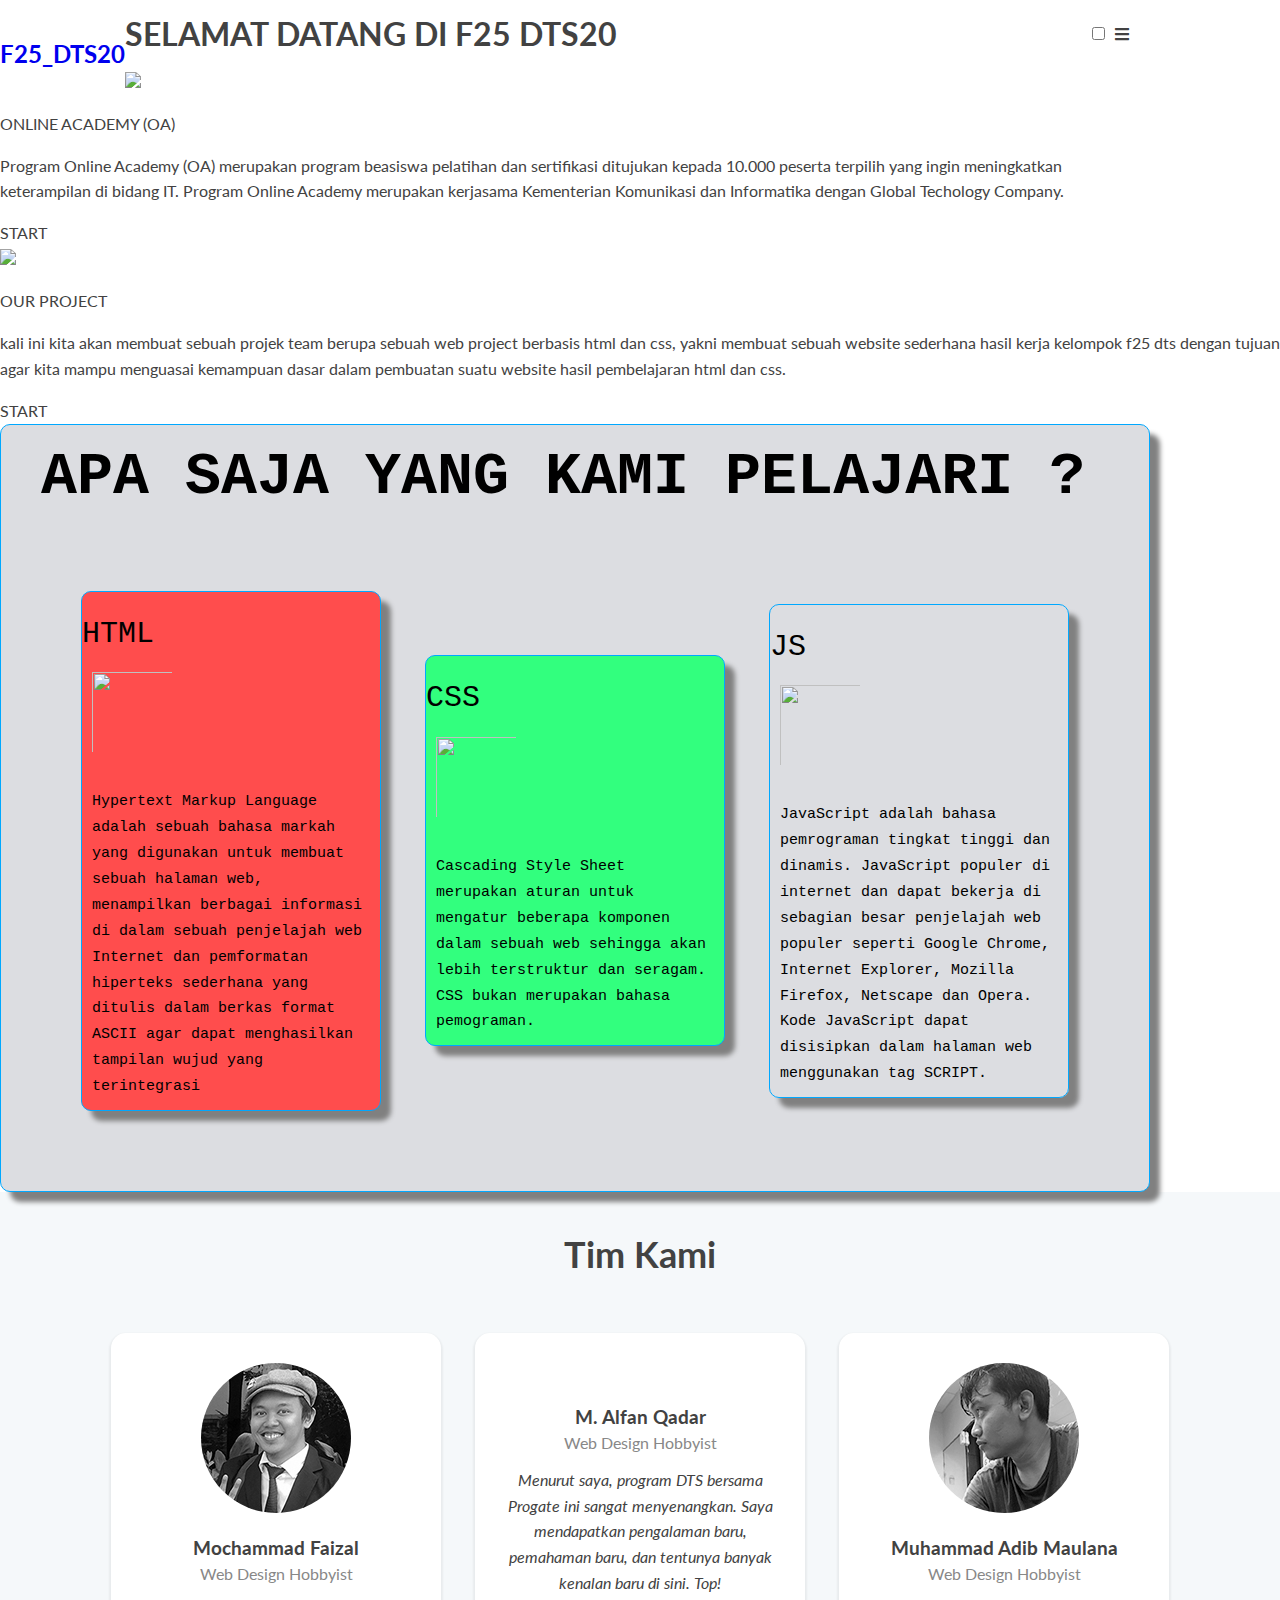
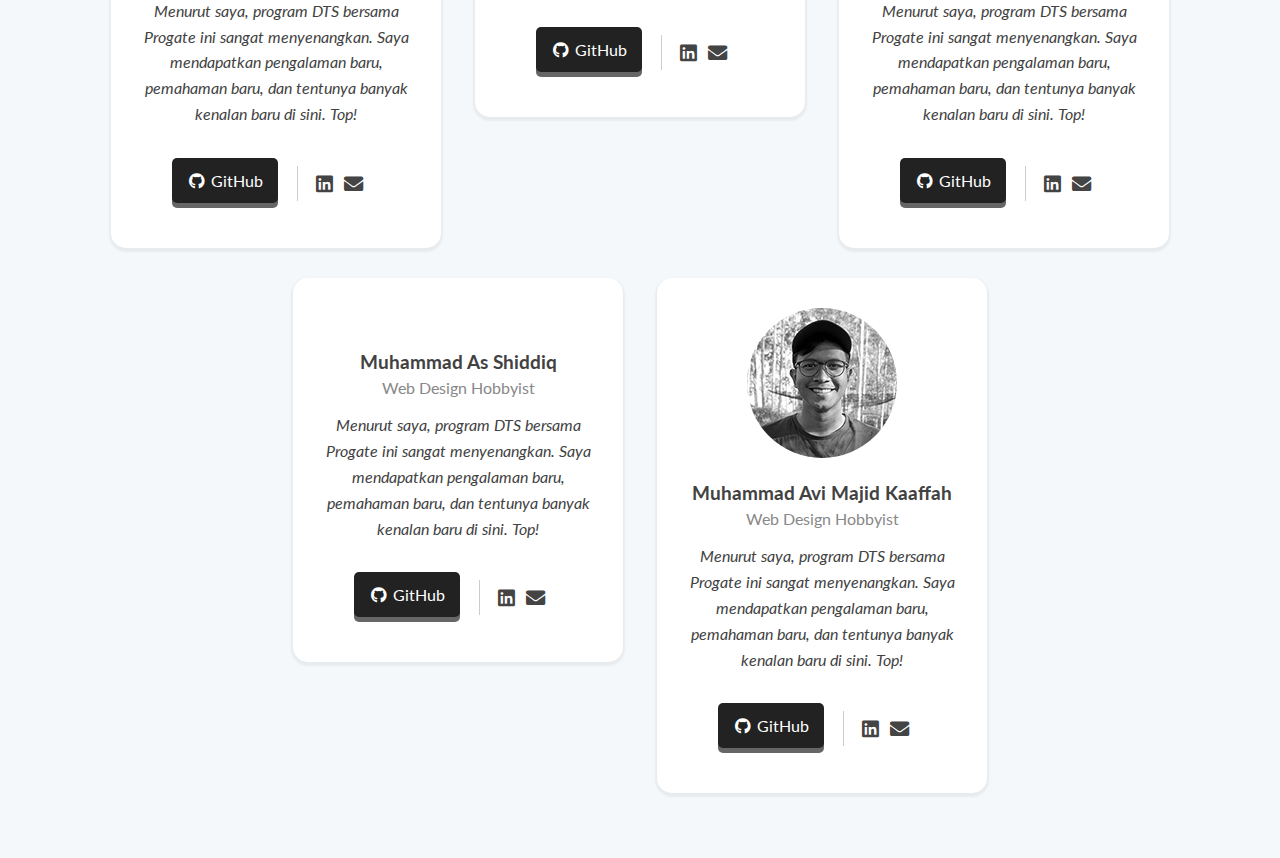
==== index.html @ 3ab52528 "update" ====
<!DOCTYPE html>
<html lang="en">
<head>
  <meta charset="UTF-8">
  <meta name="viewport" content="width=device-width, initial-scale=1.0">
  <link rel="icon" type="image/x-icon" href="resources/favicon.png">
  <title>Selamat Datang di Halaman Proyek Tim F25_DTS20</title>
  <link rel="stylesheet" href="https://fonts.googleapis.com/css?family=Lato&display=swap">
  <link rel="stylesheet" href="https://cdnjs.cloudflare.com/ajax/libs/font-awesome/5.13.0/css/all.min.css">
  <link rel="stylesheet" href="resources/style.css">
</head>
<body>
  <header>
    <!-- di sini untuk bagian navigasi -->
    <div class="header-left">
      <h2 class="logo">
        <a href="./">F25_DTS20</a>
      </h2>
    </div>
    <div class="header-right">
      <div id="menuToggle">
        <input type="checkbox" class="mobile-only">
        <i class="fas fa-bars fa-fw hamburger mobile-only"></i>
        <ul class="scroll">
          <a href="#profile">
            <li>Tim Kami</li>
          </a>
          <a href="#portfolio">
            <li>Portofolio</li>
          </a>
          <a href="#organizer">
            <li>Penyelenggara</li>
          </a>
        </ul>
      </div>
    </div>
  </header>

  <section class="landing">
    <!-- di sini untuk bagian landing -->
    <div class="landing-wrapper">
      <div class="landing-heading">
        <h1>SELAMAT DATANG DI F25 DTS20</h1>
      </div>
      <div class="landing-kategori">
        <div class="landing2-kategori">
          <div class="lkategori-gambar">
            <img src="resources/oa1.jpg">
            <div class="judul-lkategori">
              <p>ONLINE ACADEMY (OA)</p>
            </div>
            <div class="konten-lkategori">
              <p>Program Online Academy (OA) merupakan program beasiswa pelatihan dan sertifikasi ditujukan kepada 10.000 peserta terpilih yang ingin meningkatkan keterampilan di bidang IT. Program Online Academy merupakan kerjasama Kementerian Komunikasi dan Informatika dengan Global Techology Company.</p>
            </div>
          </div>
          <a class="tbl-gambar">START</a>
        </div>
        <div class="landing2-kategori2">
          <div class="lkategori-gambar">
            <img src="resources/author.jpg">
            <div class="judul-lkategori">
              <p>OUR PROJECT</p>
            </div>
            <div class="konten-lkategori">
              <p>kali ini kita akan membuat sebuah projek team berupa sebuah web project berbasis html dan css, yakni membuat sebuah website sederhana hasil kerja kelompok f25 dts dengan tujuan agar kita mampu menguasai kemampuan dasar dalam pembuatan suatu website hasil pembelajaran html dan css.</p>
            </div>
          </div>
          <a class="tbl-gambar">START</a>
        </div>
      </div>
    </div>
  </section>

  <!-- di sini untuk bagian lesson -->

  <section class="lesson">
    <div class="detailbelajar-wrapper">
      <div class="detailbelajar-heading">
        <h2>APA SAJA YANG KAMI PELAJARI ?</h2>
      </div>
      <div class="induk-kategori">

        <div class="kategori kategori1">
          <div class="judul-kategori"><p>HTML</p></div>
          <img class="image-kategori" src="resources/html5.png">
          <div class="konten1-kategori">
            <p class="konten-kategori">Hypertext Markup Language adalah sebuah bahasa markah yang digunakan untuk membuat sebuah halaman web, menampilkan berbagai informasi di dalam sebuah penjelajah web Internet dan pemformatan hiperteks sederhana yang ditulis dalam berkas format ASCII agar dapat menghasilkan tampilan wujud yang terintegrasi
            </p>
          </div>
        </div>

        <div class="kategori kategori2">
          <div class="judul-kategori"><p>CSS</p></div>
          <img class="image-kategori" src="resources/css3.png">
          <div class="konten1-kategori">
            <p class="konten-kategori">Cascading Style Sheet merupakan aturan untuk mengatur beberapa komponen dalam sebuah web sehingga akan lebih terstruktur dan seragam. CSS bukan merupakan bahasa pemograman.
            </p>
          </div>
        </div>

        <div class="kategori kategori3">
          <div class="judul-kategori"><p>JS</p></div>
          <img class="image-kategori" src="resources/js.png">
          <div class="konten1-kategori">
            <p class="konten-kategori">JavaScript adalah bahasa pemrograman tingkat tinggi dan dinamis. JavaScript populer di internet dan dapat bekerja di sebagian besar penjelajah web populer seperti Google Chrome, Internet Explorer, Mozilla Firefox, Netscape dan Opera. Kode JavaScript dapat disisipkan dalam halaman web menggunakan tag SCRIPT.
            </p>
          </div>
        </div>
      </div>
    </div>
  </section>

  <article id="profile" class="profile">
    <div class="container">
      <h2>Tim Kami</h2>
      <div class="base">
        <div class="card">
          <img src="resources/faizal.jpg" alt="Faizal">
          <h3>Mochammad Faizal</h3>
          <p class="about">Web Design Hobbyist</p>
          <p class="testimonial">Menurut saya, program DTS bersama Progate ini sangat menyenangkan. Saya mendapatkan pengalaman baru, pemahaman baru, dan tentunya banyak kenalan baru di sini. Top!</p>
          <a href="https://github.com/moefc32" target="_blank" class="button">
            <i class="fab fa-github fa-fw"></i> GitHub
          </a>
          <div class="medsos">
            <a href="#" target="_blank"><i class="fab fa-linkedin fa-fw"></i></a>
            <a href="#" target="_blank"><i class="fas fa-envelope fa-fw"></i></a>
          </div>
        </div>
      </div>
      <div class="base">
        <div class="card">
          <img src="resources/alfan.jpg" alt="">
          <h3>M. Alfan Qadar</h3>
          <p class="about">Web Design Hobbyist</p>
          <p class="testimonial">Menurut saya, program DTS bersama Progate ini sangat menyenangkan. Saya mendapatkan pengalaman baru, pemahaman baru, dan tentunya banyak kenalan baru di sini. Top!</p>
          <a href="https://github.com/alfanmq" target="_blank" class="button">
            <i class="fab fa-github fa-fw"></i> GitHub
          </a>
          <div class="medsos">
            <a href="#" target="_blank"><i class="fab fa-linkedin fa-fw"></i></a>
            <a href="#" target="_blank"><i class="fas fa-envelope fa-fw"></i></a>
          </div>
        </div>
      </div>
      <div class="base">
        <div class="card">
          <img src="resources/adib.jpg" alt="adib">
          <h3>Muhammad Adib Maulana</h3>
          <p class="about">Web Design Hobbyist</p>
          <p class="testimonial">Menurut saya, program DTS bersama Progate ini sangat menyenangkan. Saya mendapatkan pengalaman baru, pemahaman baru, dan tentunya banyak kenalan baru di sini. Top!</p>
          <a href="https://github.com/adibmaul11" target="_blank" class="button">
            <i class="fab fa-github fa-fw"></i> GitHub
          </a>
          <div class="medsos">
            <a href="#" target="_blank"><i class="fab fa-linkedin fa-fw"></i></a>
            <a href="#" target="_blank"><i class="fas fa-envelope fa-fw"></i></a>
          </div>
        </div>
      </div>
      <div class="base">
        <div class="card">
          <img src="resources/favicon.png" alt="">
          <h3>Muhammad As Shiddiq</h3>
          <p class="about">Web Design Hobbyist</p>
          <p class="testimonial">Menurut saya, program DTS bersama Progate ini sangat menyenangkan. Saya mendapatkan pengalaman baru, pemahaman baru, dan tentunya banyak kenalan baru di sini. Top!</p>
          <a href="https://github.com/masshiddiq" target="_blank" class="button">
            <i class="fab fa-github fa-fw"></i> GitHub
          </a>
          <div class="medsos">
            <a href="#" target="_blank"><i class="fab fa-linkedin fa-fw"></i></a>
            <a href="#" target="_blank"><i class="fas fa-envelope fa-fw"></i></a>
          </div>
        </div>
      </div>
      <div class="base">
        <div class="card">
          <img src="resources/avi.jpg" alt="Avi">
          <h3>Muhammad Avi Majid Kaaffah</h3>
          <p class="about">Web Design Hobbyist</p>
          <p class="testimonial">Menurut saya, program DTS bersama Progate ini sangat menyenangkan. Saya mendapatkan pengalaman baru, pemahaman baru, dan tentunya banyak kenalan baru di sini. Top!</p>
          <a href="https://github.com/avikaaffah" target="_blank" class="button">
            <i class="fab fa-github fa-fw"></i> GitHub
          </a>
          <div class="medsos">
            <a href="#" target="_blank"><i class="fab fa-linkedin fa-fw"></i></a>
            <a href="#" target="_blank"><i class="fas fa-envelope fa-fw"></i></a>
          </div>
        </div>
      </div>
    </div>
  </article>

  <section id="portfolio" class="portfolio">
    <!-- di sini untuk bagian portfolio -->
  </section>

  <section class="cta">
    <!-- di sini untuk bagian call to action -->
  </section>

  <section id="organizer" class="organizer">
    <!-- di sini untuk bagian organizer -->
  </section>

  <footer class="footer">
    <!-- di sini untuk bagian footer -->
  </footer>
</body>
</html>
---- resources/style.css ----
/* bagian umum di sini */

@keyframes shake {
 10% { transform: translate(-4px, -8px) rotate(-.5deg); }
 20% { transform: translate(7px, 2px) rotate(-2.5deg); }
 30% { transform: translate(-5px, -2px) rotate(2.5deg); }
 40% { transform: translate(-4px, -2px) rotate(.5deg); }
 50% { transform: translate(4px, -1px) rotate(-2.5deg); }
 60% { transform: translate(1px, -6px) rotate(3.5deg); }
 70% { transform: translate(-6px, 7px) rotate(.5deg); }
 80% { transform: translate(2px, 1px) rotate(1.5deg); }
 90% { transform: translate(7px, 6px) rotate(-2.5deg); }
 0%, 100% { transform: translate(0, 0) rotate(0deg); }
}

* {
 box-sizing: border-box;
 text-decoration: none;
 outline: none !important;
}

body {
 margin: 0;
 padding: 0;
 font-family: 'Lato', sans-serif;
 font-size: 16px;
 line-height: 1.618em;
 color: #424242;
}

.container {
 display: inline-block;
 margin: 0 auto;
}

.container h2 {
 margin: 0 auto;
 padding: 120px 0 50px;
 font-size: 36px;
}

a {
 transition: .25s;
}

/* bagian navigasi di sini */

.nav {
 position: fixed;
 top: 0;
 z-index: 100;
 padding-left: 30px;
 width: 100%;
 line-height: 70px;
 background-color: rgba(34, 49, 52, 0.9);
}

.nav h2 {
 margin: 0;
 padding: 0;
 color: #fff;
 font-size: 20px;
}

.header-left {
 float: left;
}

.header-right {
 float: right;
 background-color: rgba(255, 255, 255, 0.3);
}

.header-right:hover {
 background-color: rgba(255, 255, 255, 0.5);
}

.header-right a {
 display: block;
 padding: 0 25px;
 line-height: 70px;
 color: white;
}

/* bagian landing di sini */

/* bagian lesson di sini */
.detailbelajar {
  padding-bottom: 50px;
  text-align: center;
  padding : 50px 75px 75px 75px;
  background-color: white;
  background-size: cover;
}
.detailbelajar-wrapper {
  display: inline-block;
  border: 1px solid #00a8ff;
  box-shadow: 10px 10px 5px grey;
  border-radius: 10px;
  background-color: #dcdde1;
}
.detailbelajar-heading h2 {
  color: black;
  font-family: "Courier New";
  font-size: 60px;
  font-weight: bold;
  margin: 40px 40px 20px 40px;
}
.induk-kategori{
  display: inline-block;
  margin: 60px;
}
.kategori {
  display: inline-block;
  max-width: 300px;
  width: 80%;
  border: 1px solid #00a8ff;
  box-shadow: 10px 10px 5px grey;
  border-radius: 10px;
  vertical-align: middle;
  margin: 20px;
}
.judul-kategori {
  color: black;
  font-family: "Courier New";
  font-size: 30px;
  margin-top: 30px;
}
.judul-kategori p {
  margin: 0px;
  margin-bottom: 15px;
}
.image-kategori {
  height: 100px;
  width: 100px;
  padding: 10px;
}
.konten-kategori {
  color: black;
  font-family: "Courier New";
  font-size: 15px;
  margin: 10px;
}
.kategori1{
  background-color: #ff4d4d;
}
.kategori2{
  background-color: #32ff7e;
}
}
.kategori3{
  background-color: #18dcff;
}

/* bagian profil di sini */
.profile {
 padding-bottom: 50px;
 background-color: #f5f8fa;
 text-align: center;
}
.container h2{
  padding: 50px 0;
}
.base {
 display: inline-block;
 padding: 15px;
}

.card {
 display: inline-block;
 padding: 30px;
 vertical-align: top;
 background-color: #fff;
 border-radius: 15px;
 box-shadow: 0 2px 2px 2px rgba(0, 0, 0, .05);
}

.card img {
 width: 80%;
 max-width: 150px;
 border-radius: 50%;
 filter: grayscale(100%);
}

.card:hover img {
 filter: grayscale(0%);
 transition: .15s;
 animation: shake 5s infinite;
}

.card h3 {
 margin: 15px 0 5px;
 font-size: 1.2em;
}

.card .about {
 margin: 0;
 color: #888;
 line-height: 1em;
}

.card .testimonial {
 font-style: italic;
}

.card .button {
 display: inline-block;
 margin: 15px 0 15px;
 padding: 5px 15px;
 line-height: 35px;
 background-color: #222;
 color: #fff;
 border-radius: 5px;
 box-shadow: 0 5px #666;
 transition: .15s;
}

.card .button:hover {
 background-color: #444;
}

.card .button:active {
 margin: 20px 0 10px;
 box-shadow: none;
}

.card .medsos {
 display: inline-block;
 margin: 23px 0 0 15px;
 padding: 0 15px;
 text-align: right;
 vertical-align: top;
 font-size: 1.2em;
 line-height: 35px;
 border-left: solid 1px #ccc;
}

.card .medsos a {
 color: #444;
}

.card .medsos a:hover {
 color: #2196f3;
}

/* bagian portfolio di sini */

.portfolio {

}

/* bagian call to action di sini */

.cta {

}

/* bagian organizer di sini */

.organizer {

}

/* bagian footer di sini */

.footer {

}

@media (min-width: 768px) {
 .container {
 width: 750px;
 }

 .base {
 width: 360px;
 }
}

@media (min-width: 992px) {
 .container {
 width: 970px;
 }
}

@media (min-width: 1200px) {
 .container {
 width: 1170px;
 }
}
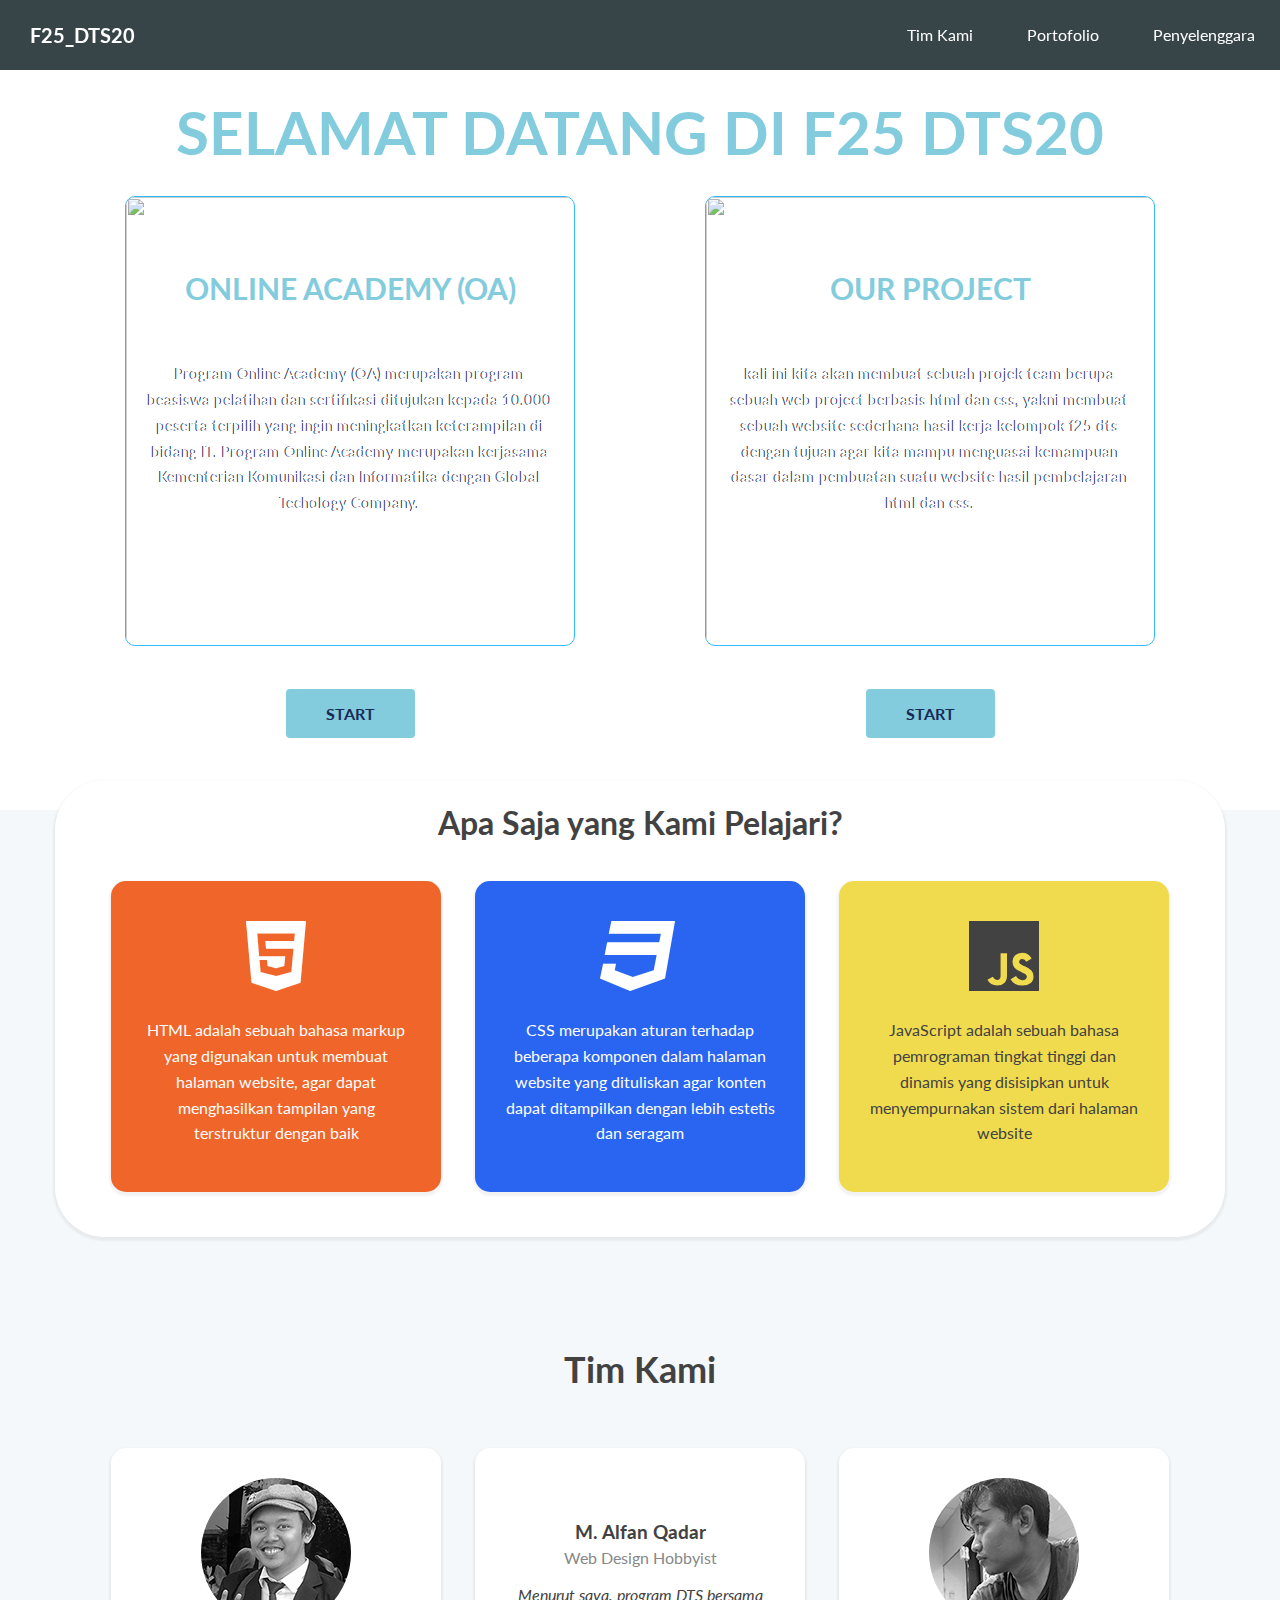
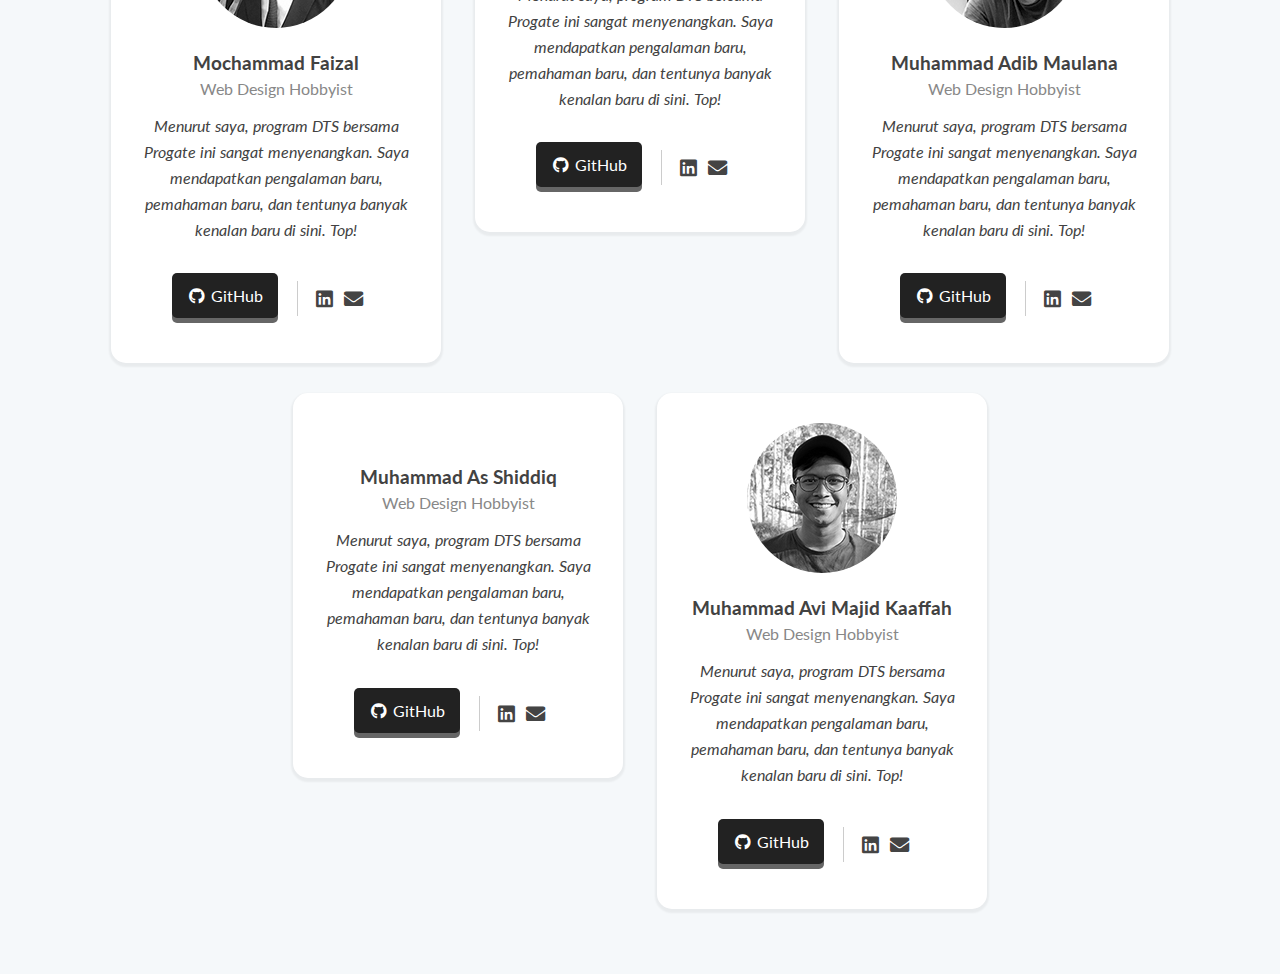
==== commit ced050a1: "update lesson final" ====
--- a/index.html
+++ b/index.html
@@ -10,7 +10,7 @@
   <link rel="stylesheet" href="resources/style.css">
 </head>
 <body>
-  <header>
+  <header class="nav">
     <!-- di sini untuk bagian navigasi -->
     <div class="header-left">
       <h2 class="logo">
@@ -74,43 +74,32 @@
   <!-- di sini untuk bagian lesson -->
 
   <section class="lesson">
-    <div class="detailbelajar-wrapper">
-      <div class="detailbelajar-heading">
-        <h2>APA SAJA YANG KAMI PELAJARI ?</h2>
-      </div>
-      <div class="induk-kategori">
-
-        <div class="kategori kategori1">
-          <div class="judul-kategori"><p>HTML</p></div>
-          <img class="image-kategori" src="resources/html5.png">
-          <div class="konten1-kategori">
-            <p class="konten-kategori">Hypertext Markup Language adalah sebuah bahasa markah yang digunakan untuk membuat sebuah halaman web, menampilkan berbagai informasi di dalam sebuah penjelajah web Internet dan pemformatan hiperteks sederhana yang ditulis dalam berkas format ASCII agar dapat menghasilkan tampilan wujud yang terintegrasi
-            </p>
+    <div class="container">
+      <div class="over">
+        <h2>Apa Saja yang Kami Pelajari?</h2>
+        <div class="base">
+          <div class="html">
+            <i class="fab fa-html5 fa-fw"></i>
+            <p>HTML adalah sebuah bahasa markup yang digunakan untuk membuat halaman website, agar dapat menghasilkan tampilan yang terstruktur dengan baik</p>
           </div>
         </div>
-
-        <div class="kategori kategori2">
-          <div class="judul-kategori"><p>CSS</p></div>
-          <img class="image-kategori" src="resources/css3.png">
-          <div class="konten1-kategori">
-            <p class="konten-kategori">Cascading Style Sheet merupakan aturan untuk mengatur beberapa komponen dalam sebuah web sehingga akan lebih terstruktur dan seragam. CSS bukan merupakan bahasa pemograman.
-            </p>
+        <div class="base">
+          <div class="css">
+            <i class="fab fa-css3 fa-fw"></i>
+            <p>CSS merupakan aturan terhadap beberapa komponen dalam halaman website yang dituliskan agar konten dapat ditampilkan dengan lebih estetis dan seragam</p>
           </div>
         </div>
-
-        <div class="kategori kategori3">
-          <div class="judul-kategori"><p>JS</p></div>
-          <img class="image-kategori" src="resources/js.png">
-          <div class="konten1-kategori">
-            <p class="konten-kategori">JavaScript adalah bahasa pemrograman tingkat tinggi dan dinamis. JavaScript populer di internet dan dapat bekerja di sebagian besar penjelajah web populer seperti Google Chrome, Internet Explorer, Mozilla Firefox, Netscape dan Opera. Kode JavaScript dapat disisipkan dalam halaman web menggunakan tag SCRIPT.
-            </p>
+        <div class="base">
+          <div class="js">
+            <i class="fab fa-js fa-fw"></i>
+            <p>JavaScript adalah sebuah bahasa pemrograman tingkat tinggi dan dinamis yang disisipkan untuk menyempurnakan sistem dari halaman website</p>
           </div>
         </div>
       </div>
     </div>
   </section>
 
-  <article id="profile" class="profile">
+  <article id="profile">
     <div class="container">
       <h2>Tim Kami</h2>
       <div class="base">
@@ -191,7 +180,7 @@
     </div>
   </article>
 
-  <section id="portfolio" class="portfolio">
+  <section id="portfolio">
     <!-- di sini untuk bagian portfolio -->
   </section>
 
@@ -199,7 +188,7 @@
     <!-- di sini untuk bagian call to action -->
   </section>
 
-  <section id="organizer" class="organizer">
+  <section id="organizer">
     <!-- di sini untuk bagian organizer -->
   </section>
 
--- a/resources/style.css
+++ b/resources/style.css
@@ -1,251 +1,360 @@
 /* bagian umum di sini */
 
 @keyframes shake {
- 10% { transform: translate(-4px, -8px) rotate(-.5deg); }
- 20% { transform: translate(7px, 2px) rotate(-2.5deg); }
- 30% { transform: translate(-5px, -2px) rotate(2.5deg); }
- 40% { transform: translate(-4px, -2px) rotate(.5deg); }
- 50% { transform: translate(4px, -1px) rotate(-2.5deg); }
- 60% { transform: translate(1px, -6px) rotate(3.5deg); }
- 70% { transform: translate(-6px, 7px) rotate(.5deg); }
- 80% { transform: translate(2px, 1px) rotate(1.5deg); }
- 90% { transform: translate(7px, 6px) rotate(-2.5deg); }
- 0%, 100% { transform: translate(0, 0) rotate(0deg); }
+  10% { transform: translate(-4px, -8px) rotate(-.5deg); }
+  20% { transform: translate(7px, 2px) rotate(-2.5deg); }
+  30% { transform: translate(-5px, -2px) rotate(2.5deg); }
+  40% { transform: translate(-4px, -2px) rotate(.5deg); }
+  50% { transform: translate(4px, -1px) rotate(-2.5deg); }
+  60% { transform: translate(1px, -6px) rotate(3.5deg); }
+  70% { transform: translate(-6px, 7px) rotate(.5deg); }
+  80% { transform: translate(2px, 1px) rotate(1.5deg); }
+  90% { transform: translate(7px, 6px) rotate(-2.5deg); }
+  0%, 100% { transform: translate(0, 0) rotate(0deg); }
 }
 
 * {
- box-sizing: border-box;
- text-decoration: none;
- outline: none !important;
+  box-sizing: border-box;
+  text-decoration: none;
+  outline: none !important;
 }
 
 body {
- margin: 0;
- padding: 0;
- font-family: 'Lato', sans-serif;
- font-size: 16px;
- line-height: 1.618em;
- color: #424242;
+  margin: 0;
+  padding: 0;
+  font-family: 'Lato', sans-serif;
+  font-size: 16px;
+  line-height: 1.618em;
+  color: #424242;
+}
+
+a {
+  transition: .25s all;
 }
 
 .container {
- display: inline-block;
- margin: 0 auto;
+  display: inline-block;
+  margin: 0 auto;
 }
 
 .container h2 {
- margin: 0 auto;
- padding: 120px 0 50px;
- font-size: 36px;
-}
-
-a {
- transition: .25s;
+  margin: 0 auto;
+  padding: 120px 0 50px;
+  font-size: 36px;
+}
+
+.base {
+  display: inline-block;
+  padding: 15px;
 }
 
 /* bagian navigasi di sini */
 
 .nav {
- position: fixed;
- top: 0;
- z-index: 100;
- padding-left: 30px;
- width: 100%;
- line-height: 70px;
- background-color: rgba(34, 49, 52, 0.9);
+  position: fixed;
+  top: 0;
+  z-index: 100;
+  padding-left: 30px;
+  width: 100%;
+  line-height: 70px;
+  color: #fff;
+  background-color: rgba(34, 49, 52, 0.9);
 }
 
 .nav h2 {
- margin: 0;
- padding: 0;
- color: #fff;
- font-size: 20px;
+  margin: 0;
+  padding: 0;
+  font-size: 20px;
 }
 
 .header-left {
- float: left;
+  float: left;
+}
+
+.header-left a {
+  color: #fff;
 }
 
 .header-right {
- float: right;
- background-color: rgba(255, 255, 255, 0.3);
-}
-
-.header-right:hover {
- background-color: rgba(255, 255, 255, 0.5);
+  /*  position: relative; */
+  float: right;
+  text-align: right;
+}
+
+.header-right input {
+  position: absolute;
+  display: block;
+  width: 1.75em;
+  height: 1.75em;
+  top: 15px;
+  right: 30px;
+  cursor: pointer;
+  opacity: 0;
+  z-index: 50;
+  -webkit-touch-callout: none;
+}
+
+.header-right input:checked ~ .scroll {
+  top: 70px;
+  left: 0;
+}
+
+.header-right .hamburger {
+  margin-right: 30px;
+  font-size: 1.5em;
+}
+
+.header-right .scroll {
+  position: absolute;
+  top: -210px;
+  left: 0;
+  z-index: 20;
+  width: 100vw;
+  margin: 0;
+  padding: 0;
+  list-style: none;
+  transition: .25s all;
+  background-color: rgba(34, 49, 52, 0.9);
+  border-top: solid 1px #888;
 }
 
 .header-right a {
- display: block;
- padding: 0 25px;
- line-height: 70px;
- color: white;
+  display: block;
+  margin: 0;
+  padding: 0 25px;
+  line-height: 70px;
+  text-align: left;
+  color: #fff;
+}
+
+.header-right a:hover {
+  background-color: rgba(255, 255, 255, 0.5);
 }
 
 /* bagian landing di sini */
 
+.landing {
+  padding: 120px 40px 40px 40px;
+  text-align: center;
+}
+
+.landing-wrapper {
+  height: 650px;
+}
+
+.landing-heading h1 {
+  color: #82ccdd;
+  margin: 0 0 50px 0;
+  font-size: 60px;
+}
+
+.landing-kategori {
+  width: 1150px;
+  margin: 0 auto;
+  height: 400px;
+}
+
+.landing2-kategori {
+  float: left;
+}
+
+.landing2-kategori2 {
+  float: right;
+}
+
+.lkategori-gambar {
+  position: relative;
+}
+
+.lkategori-gambar img {
+  width: 450px;
+  height: 450px;
+  opacity: 0.8;
+  border: 1px solid #00a8ff;
+  border-radius: 10px;
+  margin: 0px 60px 55px 60px;
+}
+
+.judul-lkategori {
+  color: #82ccdd;
+  position: absolute;
+  top: 40px;
+  font-size: 30px;
+  font-weight: bold;
+  width: 100%;
+}
+
+.judul-lkategori p {
+  margin: 40px 0 0 0;
+}
+
+.konten-lkategori {
+  color: white;
+  position: absolute;
+  top: 150px;
+  font-size: 15px;
+  text-shadow: -1px 0 #192a56;
+  font-weight: bold;
+  width: 570px;
+  padding: 0px 80px;
+}
+
+.tbl-gambar {
+  padding: 15px 40px;
+  color: #192a56;
+  background-color: #82ccdd;
+  cursor: pointer;
+  border-radius: 4px;
+  font-weight: bold;
+}
+
+.tbl-gambar:active {
+  position: relative;
+  top: 10px;
+  border-radius: 4px;
+  color: #192a56;
+  background-color: #82ccdd;
+  font-weight: bold;
+}
+
 /* bagian lesson di sini */
-.detailbelajar {
+
+.lesson {
+  background-color: #f5f8fa;
+  text-align: center;
+}
+
+.lesson .over {
+  margin-top: -30px;
+  padding: 30px 0;
+  background-color: #fff;
+  border-radius: 50px;
+  box-shadow: 0 2px 2px 2px rgba(0, 0, 0, .05);
+}
+
+.lesson h2 {
+  padding: 0 0 30px;
+  font-size: 2em;
+}
+
+.lesson .fa-fw {
+  font-size: 80px;
+  padding: 5px;
+}
+
+.lesson .html {
+  background-color: #f06529;
+  color: #fff;
+}
+
+.lesson .css {
+  background-color: #2965f1;
+  color: #fff;
+}
+
+.lesson .js {
+  background-color: #f0db4f;
+  color: #424242;
+}
+
+.lesson .html,
+.lesson .css,
+.lesson .js {
+  display: inline-block;
+  padding: 30px;
+  vertical-align: top;
+  border-radius: 15px;
+  box-shadow: 0 2px 2px 2px rgba(0, 0, 0, .05);
+}
+
+/* bagian profil di sini */
+
+#profile {
   padding-bottom: 50px;
+  background-color: #f5f8fa;
   text-align: center;
-  padding : 50px 75px 75px 75px;
-  background-color: white;
-  background-size: cover;
-}
-.detailbelajar-wrapper {
-  display: inline-block;
-  border: 1px solid #00a8ff;
-  box-shadow: 10px 10px 5px grey;
-  border-radius: 10px;
-  background-color: #dcdde1;
-}
-.detailbelajar-heading h2 {
-  color: black;
-  font-family: "Courier New";
-  font-size: 60px;
-  font-weight: bold;
-  margin: 40px 40px 20px 40px;
-}
-.induk-kategori{
-  display: inline-block;
-  margin: 60px;
-}
-.kategori {
-  display: inline-block;
-  max-width: 300px;
+}
+
+.card {
+  display: inline-block;
+  padding: 30px;
+  vertical-align: top;
+  background-color: #fff;
+  border-radius: 15px;
+  box-shadow: 0 2px 2px 2px rgba(0, 0, 0, .05);
+}
+
+.card img {
   width: 80%;
-  border: 1px solid #00a8ff;
-  box-shadow: 10px 10px 5px grey;
-  border-radius: 10px;
-  vertical-align: middle;
-  margin: 20px;
-}
-.judul-kategori {
-  color: black;
-  font-family: "Courier New";
-  font-size: 30px;
-  margin-top: 30px;
-}
-.judul-kategori p {
-  margin: 0px;
-  margin-bottom: 15px;
-}
-.image-kategori {
-  height: 100px;
-  width: 100px;
-  padding: 10px;
-}
-.konten-kategori {
-  color: black;
-  font-family: "Courier New";
-  font-size: 15px;
-  margin: 10px;
-}
-.kategori1{
-  background-color: #ff4d4d;
-}
-.kategori2{
-  background-color: #32ff7e;
-}
-}
-.kategori3{
-  background-color: #18dcff;
-}
-
-/* bagian profil di sini */
-.profile {
- padding-bottom: 50px;
- background-color: #f5f8fa;
- text-align: center;
-}
-.container h2{
-  padding: 50px 0;
-}
-.base {
- display: inline-block;
- padding: 15px;
-}
-
-.card {
- display: inline-block;
- padding: 30px;
- vertical-align: top;
- background-color: #fff;
- border-radius: 15px;
- box-shadow: 0 2px 2px 2px rgba(0, 0, 0, .05);
-}
-
-.card img {
- width: 80%;
- max-width: 150px;
- border-radius: 50%;
- filter: grayscale(100%);
+  max-width: 150px;
+  border-radius: 50%;
+  filter: grayscale(100%);
 }
 
 .card:hover img {
- filter: grayscale(0%);
- transition: .15s;
- animation: shake 5s infinite;
+  filter: grayscale(0%);
+  transition: .15s all;
+  animation: shake 5s infinite;
 }
 
 .card h3 {
- margin: 15px 0 5px;
- font-size: 1.2em;
+  margin: 15px 0 5px;
+  font-size: 1.2em;
 }
 
 .card .about {
- margin: 0;
- color: #888;
- line-height: 1em;
+  margin: 0;
+  color: #888;
+  line-height: 1em;
 }
 
 .card .testimonial {
- font-style: italic;
+  font-style: italic;
 }
 
 .card .button {
- display: inline-block;
- margin: 15px 0 15px;
- padding: 5px 15px;
- line-height: 35px;
- background-color: #222;
- color: #fff;
- border-radius: 5px;
- box-shadow: 0 5px #666;
- transition: .15s;
+  display: inline-block;
+  margin: 15px 0 15px;
+  padding: 5px 15px;
+  line-height: 35px;
+  background-color: #222;
+  color: #fff;
+  border-radius: 5px;
+  box-shadow: 0 5px #666;
+  transition: .15s all;
 }
 
 .card .button:hover {
- background-color: #444;
+  background-color: #444;
 }
 
 .card .button:active {
- margin: 20px 0 10px;
- box-shadow: none;
+  margin: 20px 0 10px;
+  box-shadow: none;
 }
 
 .card .medsos {
- display: inline-block;
- margin: 23px 0 0 15px;
- padding: 0 15px;
- text-align: right;
- vertical-align: top;
- font-size: 1.2em;
- line-height: 35px;
- border-left: solid 1px #ccc;
+  display: inline-block;
+  margin: 23px 0 0 15px;
+  padding: 0 15px;
+  text-align: right;
+  vertical-align: top;
+  font-size: 1.2em;
+  line-height: 35px;
+  border-left: solid 1px #ccc;
 }
 
 .card .medsos a {
- color: #444;
+  color: #444;
 }
 
 .card .medsos a:hover {
- color: #2196f3;
+  color: #2196f3;
 }
 
 /* bagian portfolio di sini */
 
-.portfolio {
+#portfolio {
 
 }
 
@@ -257,7 +366,7 @@
 
 /* bagian organizer di sini */
 
-.organizer {
+#organizer {
 
 }
 
@@ -268,23 +377,40 @@
 }
 
 @media (min-width: 768px) {
- .container {
- width: 750px;
- }
-
- .base {
- width: 360px;
- }
+  .container {
+    width: 750px;
+  }
+
+  .mobile-only {
+    display: none !important;
+  }
+
+  .header-right .scroll {
+    position: static;
+    top: -210px;
+    left: 0;
+    width: auto;
+    background: none;
+    border: none;
+  }
+
+  .header-right a {
+    display: inline-block;
+  }
+
+  .base {
+    width: 360px;
+  }
 }
 
 @media (min-width: 992px) {
- .container {
- width: 970px;
- }
+  .container {
+    width: 970px;
+  }
 }
 
 @media (min-width: 1200px) {
- .container {
- width: 1170px;
- }
-}
+  .container {
+    width: 1170px;
+  }
+}
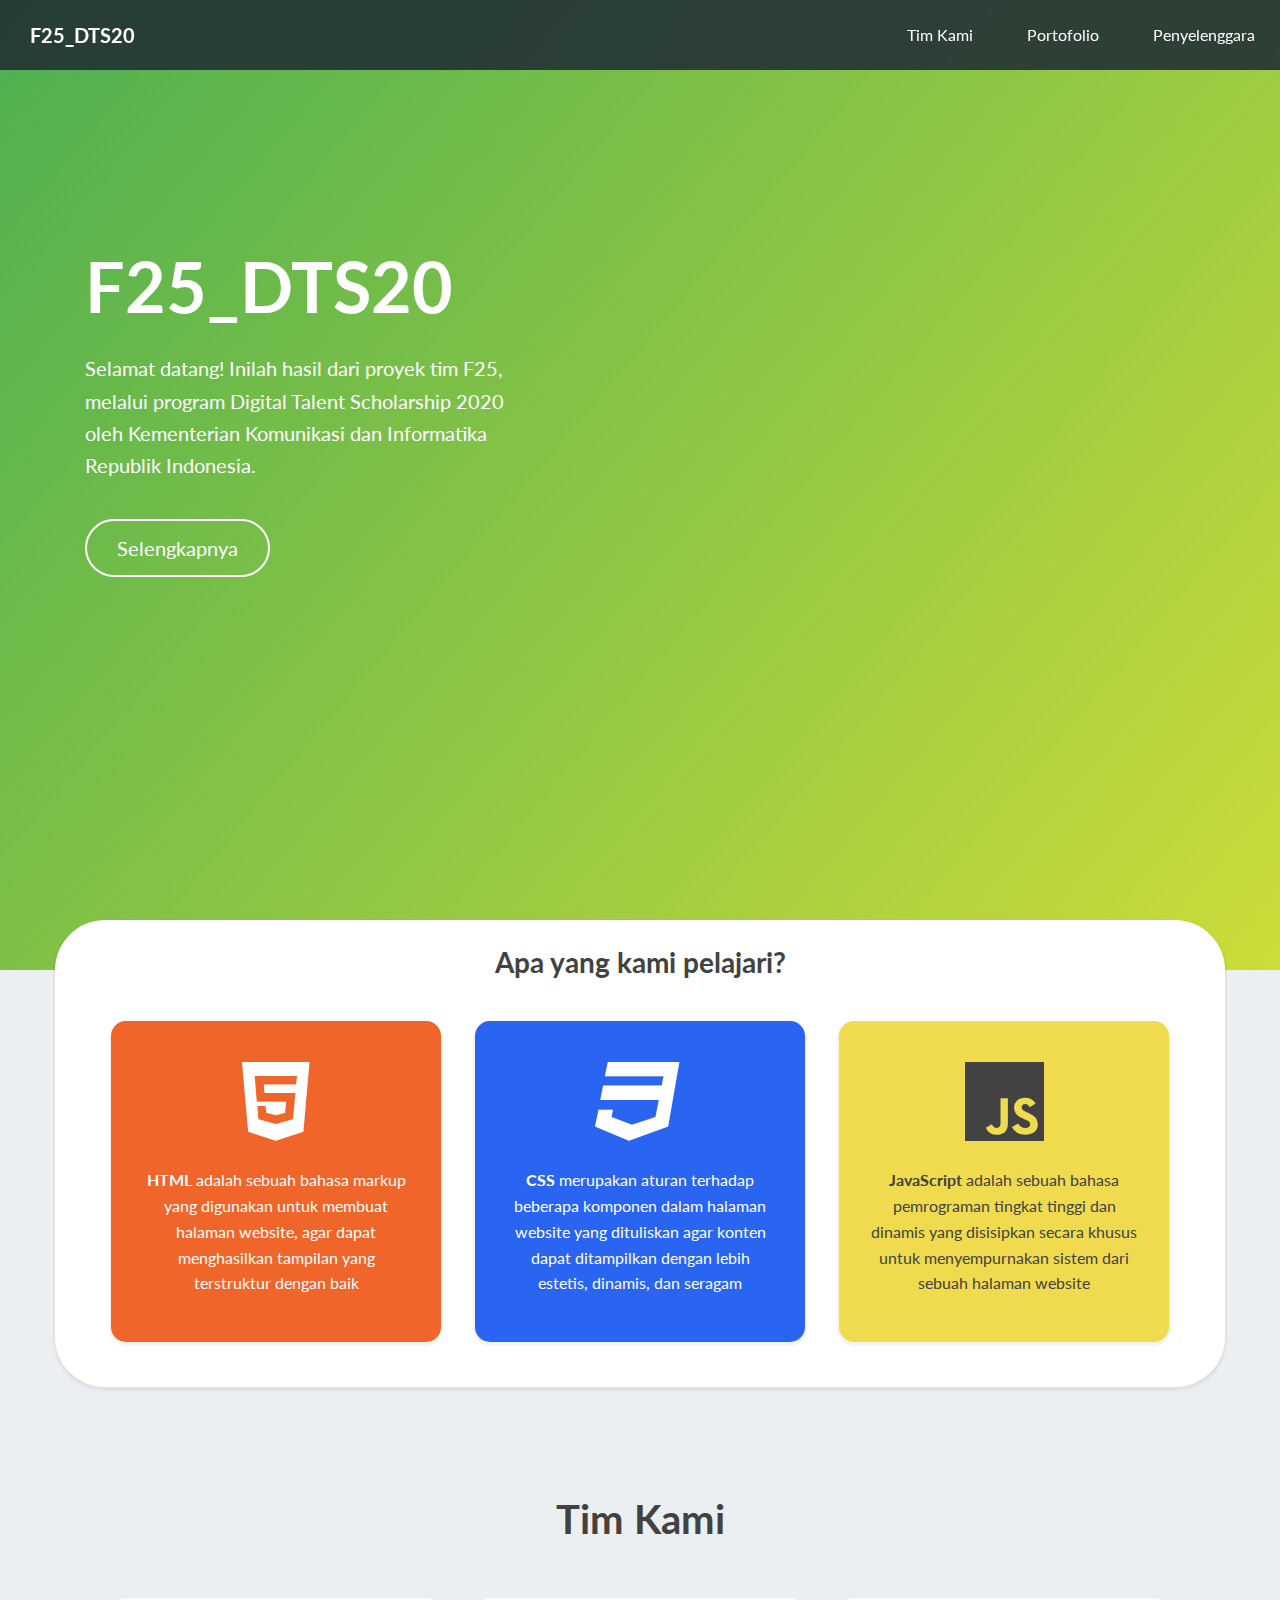
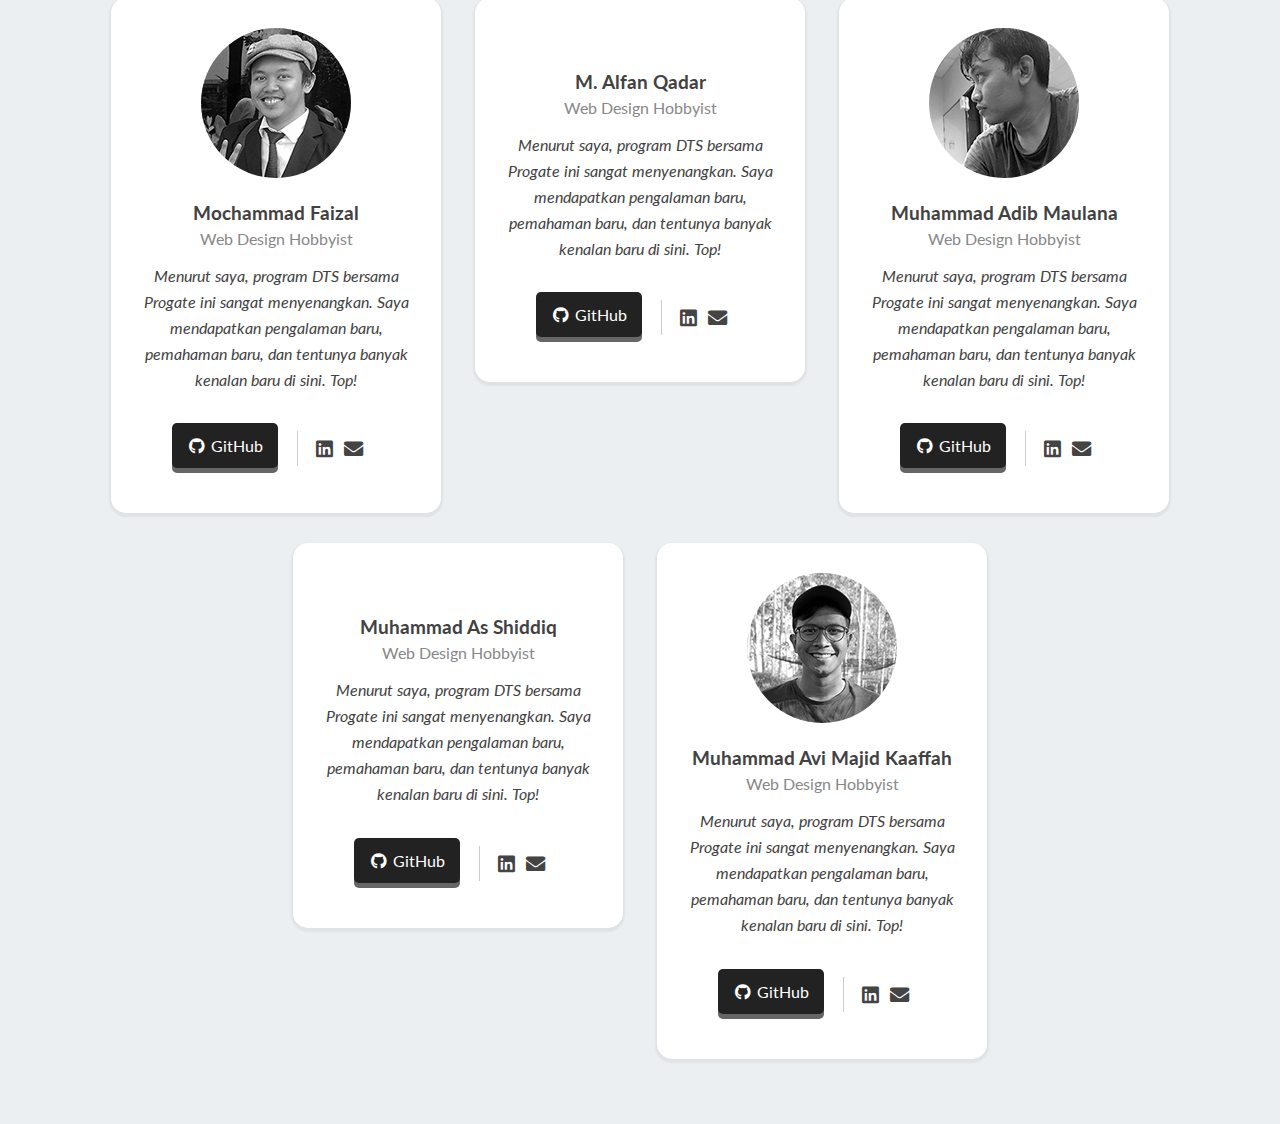
==== commit f902bbe0: "landing" ====
--- a/index.html
+++ b/index.html
@@ -10,8 +10,10 @@
   <link rel="stylesheet" href="resources/style.css">
 </head>
 <body>
+
+  <!-- di sini untuk bagian navigasi -->
+
   <header class="nav">
-    <!-- di sini untuk bagian navigasi -->
     <div class="header-left">
       <h2 class="logo">
         <a href="./">F25_DTS20</a>
@@ -36,70 +38,50 @@
     </div>
   </header>
 
-  <section class="landing">
-    <!-- di sini untuk bagian landing -->
-    <div class="landing-wrapper">
-      <div class="landing-heading">
-        <h1>SELAMAT DATANG DI F25 DTS20</h1>
+  <!-- di sini untuk bagian landing -->
+
+  <section id="landing">
+    <div class="container">
+      <div class="intro">
+        <h1>F25_DTS20</h1>
+        <p>Selamat datang! Inilah hasil dari proyek tim F25, melalui program Digital Talent Scholarship 2020 oleh Kementerian Komunikasi dan Informatika Republik Indonesia.</p>
+        <a href="javascript:window.scroll(0,window.innerHeight-70);" class="button">Selengkapnya</a>
       </div>
-      <div class="landing-kategori">
-        <div class="landing2-kategori">
-          <div class="lkategori-gambar">
-            <img src="resources/oa1.jpg">
-            <div class="judul-lkategori">
-              <p>ONLINE ACADEMY (OA)</p>
-            </div>
-            <div class="konten-lkategori">
-              <p>Program Online Academy (OA) merupakan program beasiswa pelatihan dan sertifikasi ditujukan kepada 10.000 peserta terpilih yang ingin meningkatkan keterampilan di bidang IT. Program Online Academy merupakan kerjasama Kementerian Komunikasi dan Informatika dengan Global Techology Company.</p>
-            </div>
-          </div>
-          <a class="tbl-gambar">START</a>
-        </div>
-        <div class="landing2-kategori2">
-          <div class="lkategori-gambar">
-            <img src="resources/author.jpg">
-            <div class="judul-lkategori">
-              <p>OUR PROJECT</p>
-            </div>
-            <div class="konten-lkategori">
-              <p>kali ini kita akan membuat sebuah projek team berupa sebuah web project berbasis html dan css, yakni membuat sebuah website sederhana hasil kerja kelompok f25 dts dengan tujuan agar kita mampu menguasai kemampuan dasar dalam pembuatan suatu website hasil pembelajaran html dan css.</p>
-            </div>
-          </div>
-          <a class="tbl-gambar">START</a>
-        </div>
-      </div>
+      <div class="blob"></div>
     </div>
   </section>
 
   <!-- di sini untuk bagian lesson -->
 
-  <section class="lesson">
+  <section id="lesson">
     <div class="container">
       <div class="over">
-        <h2>Apa Saja yang Kami Pelajari?</h2>
+        <h2>Apa yang kami pelajari?</h2>
         <div class="base">
           <div class="html">
             <i class="fab fa-html5 fa-fw"></i>
-            <p>HTML adalah sebuah bahasa markup yang digunakan untuk membuat halaman website, agar dapat menghasilkan tampilan yang terstruktur dengan baik</p>
+            <p><strong>HTML</strong> adalah sebuah bahasa markup yang digunakan untuk membuat halaman website, agar dapat menghasilkan tampilan yang terstruktur dengan baik</p>
           </div>
         </div>
         <div class="base">
           <div class="css">
             <i class="fab fa-css3 fa-fw"></i>
-            <p>CSS merupakan aturan terhadap beberapa komponen dalam halaman website yang dituliskan agar konten dapat ditampilkan dengan lebih estetis dan seragam</p>
+            <p><strong>CSS</strong> merupakan aturan terhadap beberapa komponen dalam halaman website yang dituliskan agar konten dapat ditampilkan dengan lebih estetis, dinamis, dan seragam</p>
           </div>
         </div>
         <div class="base">
           <div class="js">
             <i class="fab fa-js fa-fw"></i>
-            <p>JavaScript adalah sebuah bahasa pemrograman tingkat tinggi dan dinamis yang disisipkan untuk menyempurnakan sistem dari halaman website</p>
+            <p><strong>JavaScript</strong> adalah sebuah bahasa pemrograman tingkat tinggi dan dinamis yang disisipkan secara khusus untuk menyempurnakan sistem dari sebuah halaman website</p>
           </div>
         </div>
       </div>
     </div>
   </section>
 
-  <article id="profile">
+  <!-- di sini untuk bagian profile -->
+
+  <section id="profile">
     <div class="container">
       <h2>Tim Kami</h2>
       <div class="base">
@@ -178,22 +160,30 @@
         </div>
       </div>
     </div>
-  </article>
+  </section>
+
+  <!-- di sini untuk bagian portfolio -->
 
   <section id="portfolio">
-    <!-- di sini untuk bagian portfolio -->
+
   </section>
 
+  <!-- di sini untuk bagian call to action -->
+
   <section class="cta">
-    <!-- di sini untuk bagian call to action -->
+
   </section>
 
+  <!-- di sini untuk bagian organizer -->
+
   <section id="organizer">
-    <!-- di sini untuk bagian organizer -->
+
   </section>
 
+  <!-- di sini untuk bagian footer -->
+
   <footer class="footer">
-    <!-- di sini untuk bagian footer -->
+
   </footer>
 </body>
 </html>
--- a/resources/style.css
+++ b/resources/style.css
@@ -19,6 +19,10 @@
   outline: none !important;
 }
 
+html {
+  scroll-behavior: smooth;
+}
+
 body {
   margin: 0;
   padding: 0;
@@ -40,7 +44,7 @@
 .container h2 {
   margin: 0 auto;
   padding: 120px 0 50px;
-  font-size: 36px;
+  font-size: 2.5em;
 }
 
 .base {
@@ -76,7 +80,6 @@
 }
 
 .header-right {
-  /*  position: relative; */
   float: right;
   text-align: right;
 }
@@ -133,133 +136,80 @@
 
 /* bagian landing di sini */
 
-.landing {
-  padding: 120px 40px 40px 40px;
+#landing {
+  height: calc(100vh + 70px);
+  background: linear-gradient(130deg, rgba(76,175,80,1) 0%, rgba(205,220,57,1) 100%);
+  line-height: 100vh;
+  font-size: 1.25em;
   text-align: center;
-}
-
-.landing-wrapper {
-  height: 650px;
-}
-
-.landing-heading h1 {
-  color: #82ccdd;
-  margin: 0 0 50px 0;
-  font-size: 60px;
-}
-
-.landing-kategori {
-  width: 1150px;
-  margin: 0 auto;
-  height: 400px;
-}
-
-.landing2-kategori {
-  float: left;
-}
-
-.landing2-kategori2 {
-  float: right;
-}
-
-.lkategori-gambar {
-  position: relative;
-}
-
-.lkategori-gambar img {
-  width: 450px;
-  height: 450px;
-  opacity: 0.8;
-  border: 1px solid #00a8ff;
-  border-radius: 10px;
-  margin: 0px 60px 55px 60px;
-}
-
-.judul-lkategori {
-  color: #82ccdd;
-  position: absolute;
-  top: 40px;
-  font-size: 30px;
-  font-weight: bold;
-  width: 100%;
-}
-
-.judul-lkategori p {
-  margin: 40px 0 0 0;
-}
-
-.konten-lkategori {
-  color: white;
-  position: absolute;
-  top: 150px;
-  font-size: 15px;
-  text-shadow: -1px 0 #192a56;
-  font-weight: bold;
-  width: 570px;
-  padding: 0px 80px;
-}
-
-.tbl-gambar {
-  padding: 15px 40px;
-  color: #192a56;
-  background-color: #82ccdd;
-  cursor: pointer;
-  border-radius: 4px;
-  font-weight: bold;
-}
-
-.tbl-gambar:active {
-  position: relative;
-  top: 10px;
-  border-radius: 4px;
-  color: #192a56;
-  background-color: #82ccdd;
-  font-weight: bold;
+  color: #fff;
+}
+
+#landing .intro {
+  margin: 30vh 30px 0;
+  line-height: 1.618em;
+}
+
+#landing h1 {
+  margin: 0 0 50px;
+  font-size: 3.5em;
+}
+
+#landing p {
+  margin: 0 0 50px;
+}
+
+#landing .button {
+  padding: 15px 30px;
+  color: #fff;
+  border: 2px solid #fff;
+  border-radius: 50px;
 }
 
 /* bagian lesson di sini */
 
-.lesson {
-  background-color: #f5f8fa;
+#lesson {
+  background-color: #eceff1;
   text-align: center;
 }
 
-.lesson .over {
-  margin-top: -30px;
+#lesson .over {
+  margin-top: -50px;
   padding: 30px 0;
   background-color: #fff;
   border-radius: 50px;
   box-shadow: 0 2px 2px 2px rgba(0, 0, 0, .05);
 }
 
-.lesson h2 {
+#lesson h2 {
   padding: 0 0 30px;
-  font-size: 2em;
-}
-
-.lesson .fa-fw {
-  font-size: 80px;
-  padding: 5px;
-}
-
-.lesson .html {
+  font-size: 1.75em;
+}
+
+#lesson .fa-fw {
+  font-size: 90px;
+  line-height: 100px;
+  transition: .25s all;
+}
+
+#lesson .html {
   background-color: #f06529;
   color: #fff;
 }
 
-.lesson .css {
+#lesson .css {
   background-color: #2965f1;
   color: #fff;
 }
 
-.lesson .js {
+#lesson .js {
   background-color: #f0db4f;
   color: #424242;
 }
 
-.lesson .html,
-.lesson .css,
-.lesson .js {
+#lesson .html,
+#lesson .css,
+#lesson .js {
   display: inline-block;
   padding: 30px;
   vertical-align: top;
@@ -267,15 +217,21 @@
   box-shadow: 0 2px 2px 2px rgba(0, 0, 0, .05);
 }
 
+#lesson .html:hover .fa-fw,
+#lesson .css:hover .fa-fw,
+#lesson .js:hover .fa-fw {
+  font-size: 100px;
+}
+
 /* bagian profil di sini */
 
 #profile {
   padding-bottom: 50px;
-  background-color: #f5f8fa;
+  background-color: #eceff1;
   text-align: center;
 }
 
-.card {
+#profile .card {
   display: inline-block;
   padding: 30px;
   vertical-align: top;
@@ -284,35 +240,35 @@
   box-shadow: 0 2px 2px 2px rgba(0, 0, 0, .05);
 }
 
-.card img {
+#profile img {
   width: 80%;
   max-width: 150px;
   border-radius: 50%;
   filter: grayscale(100%);
-}
-
-.card:hover img {
+  transition: .15s all;
+}
+
+#profile .card:hover img {
   filter: grayscale(0%);
-  transition: .15s all;
   animation: shake 5s infinite;
 }
 
-.card h3 {
+#profile h3 {
   margin: 15px 0 5px;
   font-size: 1.2em;
 }
 
-.card .about {
+#profile .about {
   margin: 0;
   color: #888;
   line-height: 1em;
 }
 
-.card .testimonial {
+#profile .card .testimonial {
   font-style: italic;
 }
 
-.card .button {
+#profile .button {
   display: inline-block;
   margin: 15px 0 15px;
   padding: 5px 15px;
@@ -324,16 +280,16 @@
   transition: .15s all;
 }
 
-.card .button:hover {
+#profile .card .button:hover {
   background-color: #444;
 }
 
-.card .button:active {
+#profile .button:active {
   margin: 20px 0 10px;
   box-shadow: none;
 }
 
-.card .medsos {
+#profile .medsos {
   display: inline-block;
   margin: 23px 0 0 15px;
   padding: 0 15px;
@@ -344,11 +300,11 @@
   border-left: solid 1px #ccc;
 }
 
-.card .medsos a {
+#profile .medsos a {
   color: #444;
 }
 
-.card .medsos a:hover {
+#profile .medsos a:hover {
   color: #2196f3;
 }
 
@@ -407,6 +363,15 @@
   .container {
     width: 970px;
   }
+
+  #landing {
+    background: url(blob.png) 50vw 0 no-repeat, linear-gradient(130deg, rgba(76,175,80,1) 0%, rgba(205,220,57,1) 100%);
+  }
+
+  #landing .intro {
+    max-width: 450px;
+    text-align: left;
+  }
 }
 
 @media (min-width: 1200px) {
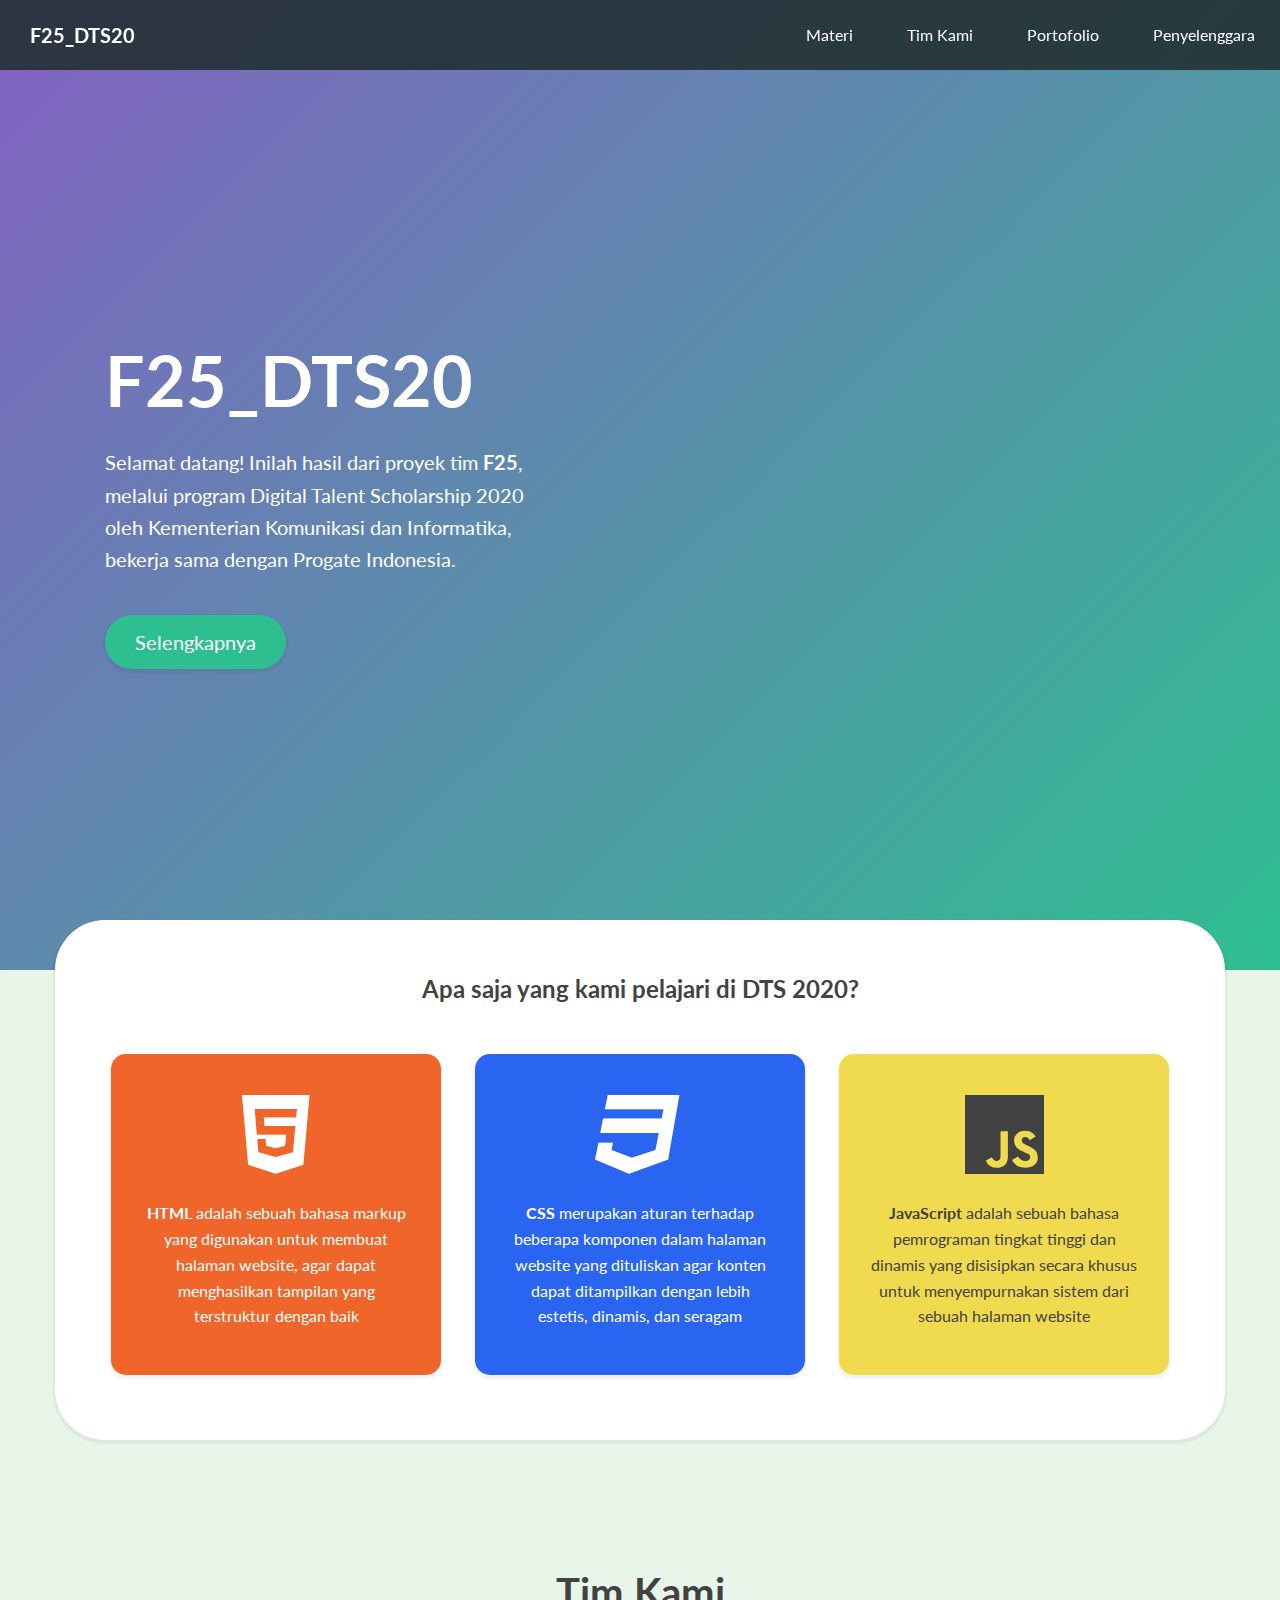
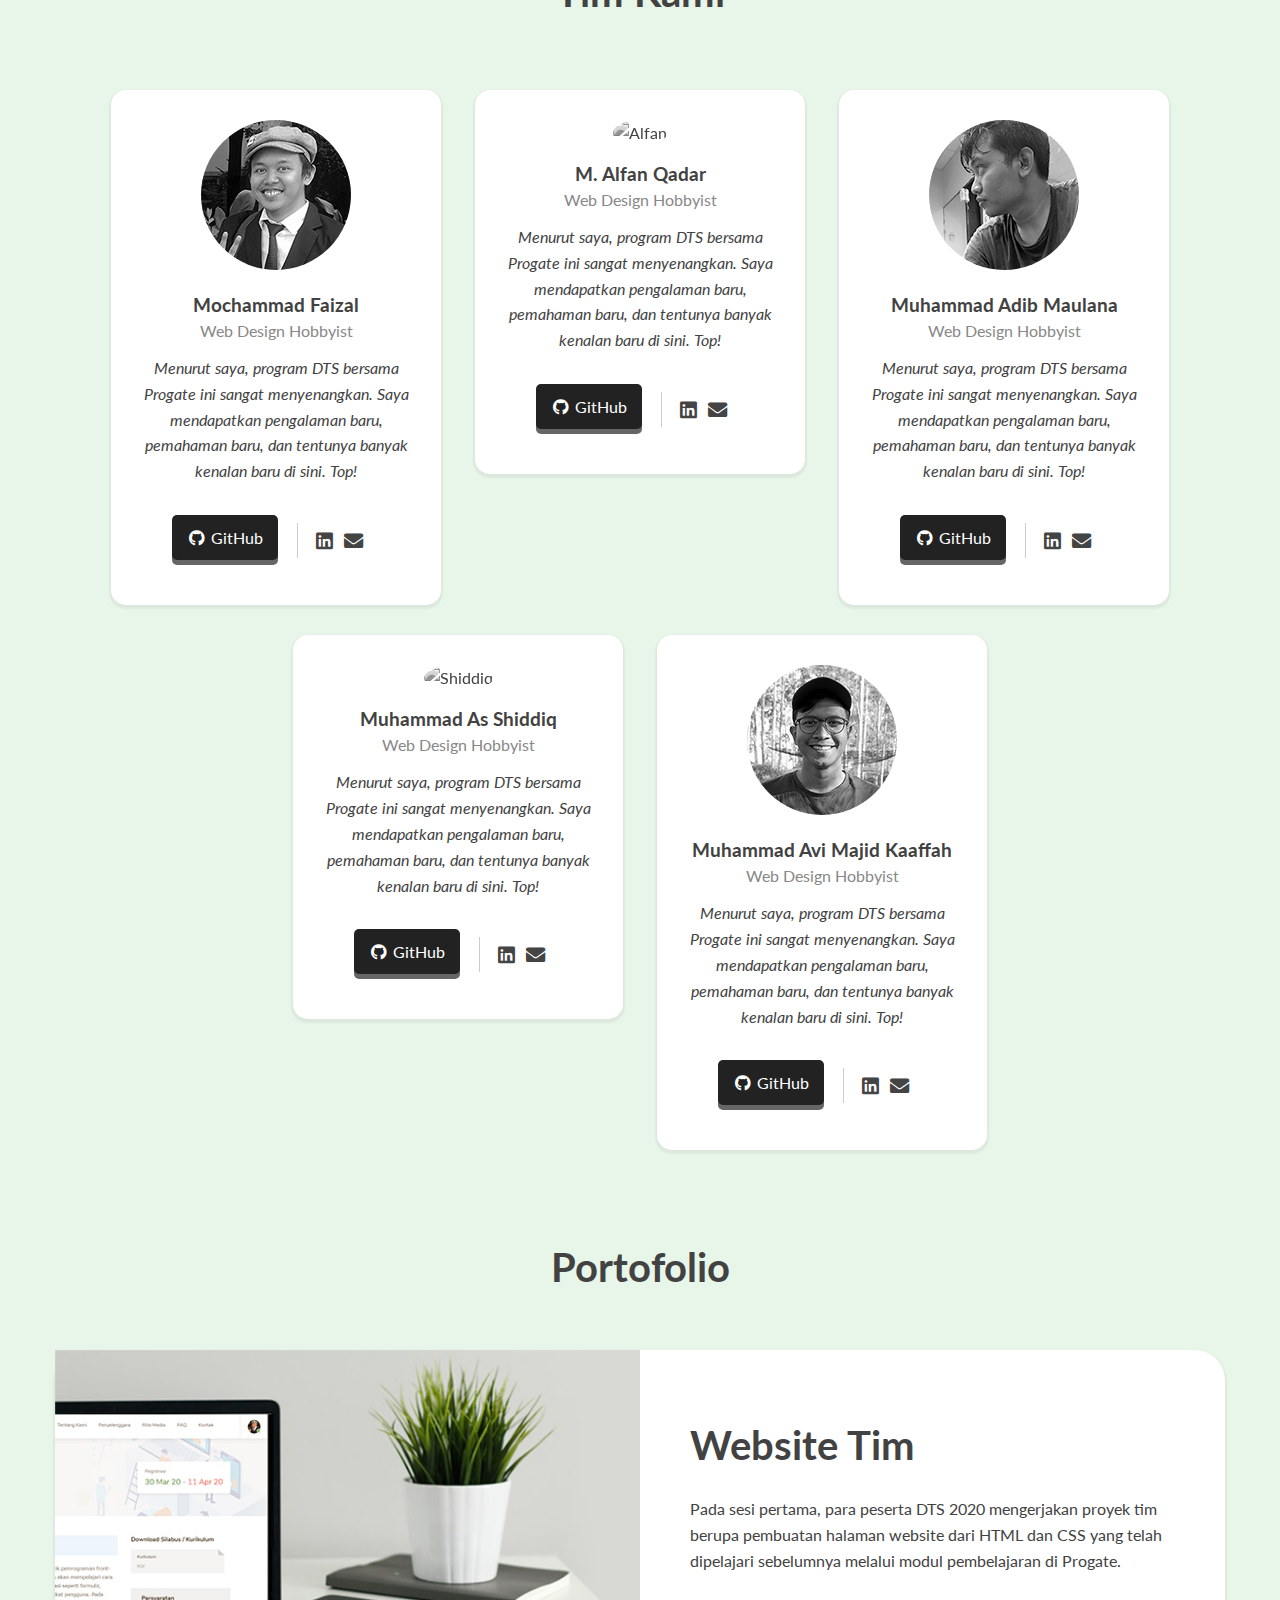
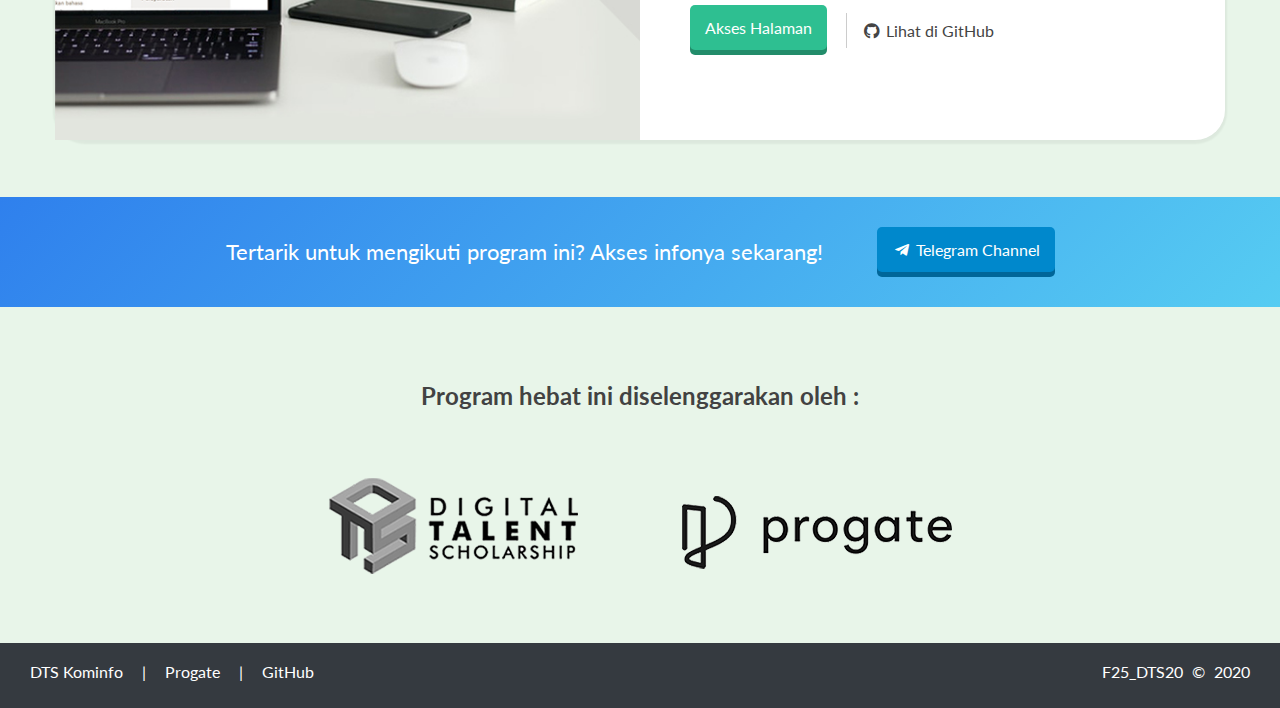
==== commit 5c305803: "update" ====
--- a/index.html
+++ b/index.html
@@ -15,22 +15,25 @@
 
   <header class="nav">
     <div class="header-left">
-      <h2 class="logo">
+      <p class="logo">
         <a href="./">F25_DTS20</a>
-      </h2>
+      </p>
     </div>
     <div class="header-right">
       <div id="menuToggle">
         <input type="checkbox" class="mobile-only">
         <i class="fas fa-bars fa-fw hamburger mobile-only"></i>
         <ul class="scroll">
-          <a href="#profile">
+          <a onclick="scrollLesson()">
+            <li>Materi</li>
+          </a>
+          <a onclick="scrollProfile()">
             <li>Tim Kami</li>
           </a>
-          <a href="#portfolio">
+          <a onclick="scrollPortfolio()">
             <li>Portofolio</li>
           </a>
-          <a href="#organizer">
+          <a onclick="scrollOrganizer()">
             <li>Penyelenggara</li>
           </a>
         </ul>
@@ -44,10 +47,10 @@
     <div class="container">
       <div class="intro">
         <h1>F25_DTS20</h1>
-        <p>Selamat datang! Inilah hasil dari proyek tim F25, melalui program Digital Talent Scholarship 2020 oleh Kementerian Komunikasi dan Informatika Republik Indonesia.</p>
-        <a href="javascript:window.scroll(0,window.innerHeight-70);" class="button">Selengkapnya</a>
-      </div>
-      <div class="blob"></div>
+        <p>Selamat datang! Inilah hasil dari proyek tim <strong>F25</strong>, melalui program Digital Talent Scholarship 2020 oleh Kementerian Komunikasi dan Informatika, bekerja sama dengan Progate Indonesia.</p>
+        <a onclick="scrollLesson()" class="button">Selengkapnya</a>
+      </div>
+      <div class="people"></div>
     </div>
   </section>
 
@@ -56,7 +59,7 @@
   <section id="lesson">
     <div class="container">
       <div class="over">
-        <h2>Apa yang kami pelajari?</h2>
+        <h2>Apa saja yang kami pelajari di DTS 2020?</h2>
         <div class="base">
           <div class="html">
             <i class="fab fa-html5 fa-fw"></i>
@@ -101,7 +104,7 @@
       </div>
       <div class="base">
         <div class="card">
-          <img src="resources/alfan.jpg" alt="">
+          <img src="resources/alfan.jpg" alt="Alfan">
           <h3>M. Alfan Qadar</h3>
           <p class="about">Web Design Hobbyist</p>
           <p class="testimonial">Menurut saya, program DTS bersama Progate ini sangat menyenangkan. Saya mendapatkan pengalaman baru, pemahaman baru, dan tentunya banyak kenalan baru di sini. Top!</p>
@@ -116,7 +119,7 @@
       </div>
       <div class="base">
         <div class="card">
-          <img src="resources/adib.jpg" alt="adib">
+          <img src="resources/adib.jpg" alt="Adib">
           <h3>Muhammad Adib Maulana</h3>
           <p class="about">Web Design Hobbyist</p>
           <p class="testimonial">Menurut saya, program DTS bersama Progate ini sangat menyenangkan. Saya mendapatkan pengalaman baru, pemahaman baru, dan tentunya banyak kenalan baru di sini. Top!</p>
@@ -131,7 +134,7 @@
       </div>
       <div class="base">
         <div class="card">
-          <img src="resources/favicon.png" alt="">
+          <img src="resources/shiddiq.jpg" alt="Shiddiq">
           <h3>Muhammad As Shiddiq</h3>
           <p class="about">Web Design Hobbyist</p>
           <p class="testimonial">Menurut saya, program DTS bersama Progate ini sangat menyenangkan. Saya mendapatkan pengalaman baru, pemahaman baru, dan tentunya banyak kenalan baru di sini. Top!</p>
@@ -165,25 +168,69 @@
   <!-- di sini untuk bagian portfolio -->
 
   <section id="portfolio">
-
+    <div class="container">
+      <h2>Portofolio</h2>
+      <div class="wrap">
+        <div class="image">
+          <img src="resources/website.jpg" alt="Website">
+        </div>
+        <div class="caption">
+          <h3>Website Tim</h3>
+          <p>Pada sesi pertama, para peserta DTS 2020 mengerjakan proyek tim berupa pembuatan halaman website dari HTML dan CSS yang telah dipelajari sebelumnya melalui modul pembelajaran di Progate.</p>
+          <a href="./" class="button">Akses Halaman</a>
+          <a href="https://github.com/moefc32/F25_DTS20" target="_blank" class="github">
+            <i class="fab fa-github fa-fw"></i> Lihat di GitHub
+          </a>
+        </div>
+      </div>
+    </div>
   </section>
 
   <!-- di sini untuk bagian call to action -->
 
   <section class="cta">
-
+    <div class="container">
+      <p>Tertarik untuk mengikuti program ini? Akses infonya sekarang!</p>
+      <a href="https://t.me/DTS2019Kominfo" target="_blank" class="button">
+        <i class="fab fa-telegram-plane fa-fw"></i> Telegram Channel
+      </a>
+    </div>
   </section>
 
   <!-- di sini untuk bagian organizer -->
 
   <section id="organizer">
-
+    <div class="container">
+      <h2>Program hebat ini diselenggarakan oleh :</h2>
+      <a href="https://digitalent.kominfo.go.id" target="_blank">
+        <img src="resources/dts.png" alt="DTS Kominfo">
+      </a>
+      <a href="https://progate.com" target="_blank">
+        <img src="resources/progate.png" alt="Progate">
+      </a>
+    </div>
   </section>
 
   <!-- di sini untuk bagian footer -->
 
-  <footer class="footer">
-
+  <footer>
+    <div class="container">
+      <p class="left">
+        <a href="https://digitalent.kominfo.go.id" target="_blank">
+          DTS Kominfo
+        </a><span>|</span>
+        <a href="https://progate.com" target="_blank">
+          Progate
+        </a><span>|</span>
+        <a href="https://github.com" target="_blank">
+          GitHub
+        </a>
+      </p>
+      <p class="right">
+        F25_DTS20 <span>&copy;</span> 2020
+      </p>
+    </div>
   </footer>
+  <script src="resources/script.js"></script>
 </body>
 </html>
--- a/resources/style.css
+++ b/resources/style.css
@@ -1,6 +1,19 @@
 /* bagian umum di sini */
 
-@keyframes shake {
+@keyframes shake1 {
+  10% { transform: translate(-4px, -8px) rotate(-.5deg); }
+  20% { transform: translate(10px, 2px) rotate(-2.5deg); }
+  30% { transform: translate(-5px, -2px) rotate(2.5deg); }
+  40% { transform: translate(-4px, -2px) rotate(.5deg); }
+  50% { transform: translate(4px, -1px) rotate(-2.5deg); }
+  60% { transform: translate(1px, -9px) rotate(3.5deg); }
+  70% { transform: translate(-9px, 10px) rotate(.5deg); }
+  80% { transform: translate(-6px, 1px) rotate(1.5deg); }
+  90% { transform: translate(9px, 6px) rotate(-2.5deg); }
+  0%, 100% { transform: translate(0, 0) rotate(0deg); }
+}
+
+@keyframes shake2 {
   10% { transform: translate(-4px, -8px) rotate(-.5deg); }
   20% { transform: translate(7px, 2px) rotate(-2.5deg); }
   30% { transform: translate(-5px, -2px) rotate(2.5deg); }
@@ -36,6 +49,10 @@
   transition: .25s all;
 }
 
+img {
+  width: 100%;
+}
+
 .container {
   display: inline-block;
   margin: 0 auto;
@@ -43,8 +60,9 @@
 
 .container h2 {
   margin: 0 auto;
-  padding: 120px 0 50px;
+  padding: 70px 30px 50px;
   font-size: 2.5em;
+  line-height: 1.618em;
 }
 
 .base {
@@ -62,13 +80,14 @@
   width: 100%;
   line-height: 70px;
   color: #fff;
-  background-color: rgba(34, 49, 52, 0.9);
-}
-
-.nav h2 {
+  background-color: rgba(34,49,52,.9);
+}
+
+.nav .logo {
   margin: 0;
   padding: 0;
   font-size: 20px;
+  font-weight: bold;
 }
 
 .header-left {
@@ -109,7 +128,7 @@
 
 .header-right .scroll {
   position: absolute;
-  top: -210px;
+  top: -280px;
   left: 0;
   z-index: 20;
   width: 100vw;
@@ -117,7 +136,7 @@
   padding: 0;
   list-style: none;
   transition: .25s all;
-  background-color: rgba(34, 49, 52, 0.9);
+  background-color: rgba(34,49,52,.9);
   border-top: solid 1px #888;
 }
 
@@ -131,14 +150,15 @@
 }
 
 .header-right a:hover {
-  background-color: rgba(255, 255, 255, 0.5);
+  background-color: rgba(255,255,255,.5);
 }
 
 /* bagian landing di sini */
 
 #landing {
+  padding-top: 25vh;
   height: calc(100vh + 70px);
-  background: linear-gradient(130deg, rgba(76,175,80,1) 0%, rgba(205,220,57,1) 100%);
+  background: linear-gradient(135deg, #8360c3 0%, #2ebf91 100%);
   line-height: 100vh;
   font-size: 1.25em;
   text-align: center;
@@ -146,7 +166,8 @@
 }
 
 #landing .intro {
-  margin: 30vh 30px 0;
+  float: left;
+  margin: 0 30px;
   line-height: 1.618em;
 }
 
@@ -161,29 +182,45 @@
 
 #landing .button {
   padding: 15px 30px;
-  color: #fff;
-  border: 2px solid #fff;
+  background-color: #2ebf91;
+  color: #fff;
   border-radius: 50px;
+  box-shadow: 0 2px 2px 2px rgba(0, 0, 0, .05);
+}
+
+#landing .button:hover {
+  background-color: #fbc02d;
+}
+
+#landing .people {
+  display: none;
+  float: right;
+  margin-right: 15px;
+  width: 320px;
+  height: 240px;
+  background: url(people.png) center center no-repeat;
+  animation: shake1 10s infinite;
 }
 
 /* bagian lesson di sini */
 
 #lesson {
-  background-color: #eceff1;
+  padding-bottom: 50px;
+  background-color: #e8f5e9;
   text-align: center;
 }
 
 #lesson .over {
   margin-top: -50px;
-  padding: 30px 0;
+  padding: 50px 0;
   background-color: #fff;
   border-radius: 50px;
   box-shadow: 0 2px 2px 2px rgba(0, 0, 0, .05);
 }
 
 #lesson h2 {
-  padding: 0 0 30px;
-  font-size: 1.75em;
+  padding: 0 30px 30px;
+  font-size: 1.5em;
 }
 
 #lesson .fa-fw {
@@ -226,8 +263,7 @@
 /* bagian profil di sini */
 
 #profile {
-  padding-bottom: 50px;
-  background-color: #eceff1;
+  background-color: #e8f5e9;
   text-align: center;
 }
 
@@ -250,7 +286,7 @@
 
 #profile .card:hover img {
   filter: grayscale(0%);
-  animation: shake 5s infinite;
+  animation: shake2 5s infinite;
 }
 
 #profile h3 {
@@ -280,7 +316,7 @@
   transition: .15s all;
 }
 
-#profile .card .button:hover {
+#profile .button:hover {
   background-color: #444;
 }
 
@@ -311,25 +347,169 @@
 /* bagian portfolio di sini */
 
 #portfolio {
-
+  padding-bottom: 50px;
+  background-color: #e8f5e9;
+  text-align: center;
+}
+
+#portfolio .wrap {
+  display: inline-block;
+  margin-top: 15px;
+  background-color: #fff;
+  text-align: left;
+  box-shadow: 0 2px 2px 2px rgba(0, 0, 0, .05);
+}
+
+#portfolio .wrap:first-of-type {
+  margin-top: 0;
+}
+
+#portfolio .image {
+  line-height: 0;
+}
+
+#portfolio .caption {
+  padding: 30px 50px;
+}
+
+#portfolio h3 {
+  margin: 0;
+  font-size: 2em;
+  line-height: 1.75em;
+}
+
+#portfolio .button {
+  display: inline-block;
+  margin: 15px 0 15px;
+  padding: 5px 15px;
+  line-height: 35px;
+  background-color: #2ebf91;
+  color: #fff;
+  border-radius: 5px;
+  box-shadow: 0 5px #228c6a;
+  transition: .15s all;
+}
+
+#portfolio .button:hover {
+  background-color: #28a67e;
+}
+
+#portfolio .button:active {
+  margin: 20px 0 10px;
+  box-shadow: none;
+}
+
+#portfolio .github {
+  display: inline-block;
+  margin: 23px 0 0 15px;
+  padding: 0 15px;
+  text-align: right;
+  vertical-align: top;
+  line-height: 35px;
+  border-left: solid 1px #ccc;
+}
+
+#portfolio .github {
+  color: #444;
+}
+
+#portfolio .github:hover {
+  color: #2196f3;
 }
 
 /* bagian call to action di sini */
 
 .cta {
-
+  background: linear-gradient(135deg, #2f80ed 0%, #56ccf2 100%);
+  color: #fff;
+  text-align: center;
+}
+
+.cta .container {
+  padding: 30px 15px;
+}
+
+.cta p {
+  display: inline-block;
+  margin: 0 0 15px 0;
+  vertical-align: top;
+  font-size: 1.4em;
+  line-height: 1.618em;
+}
+
+.cta .button {
+  display: inline-block;
+  margin: 0;
+  padding: 5px 15px;
+  line-height: 35px;
+  background-color: #08c;
+  color: #fff;
+  border-radius: 5px;
+  box-shadow: 0 5px #069;
+  transition: .15s all;
+}
+
+.cta .button:hover {
+  background-color: #07b;
+}
+
+.cta .button:active {
+  margin: 5px 0 -5px;
+  box-shadow: none;
 }
 
 /* bagian organizer di sini */
 
 #organizer {
-
+  padding-bottom: 50px;
+  background-color: #e8f5e9;
+  text-align: center;
+}
+
+#organizer h2 {
+  font-size: 1.5em;
+}
+
+#organizer img {
+  width: auto;
+  max-height: 120px;
+  margin: 0 50px;
+  filter: grayscale(100%);
+  transition: .25s all;
+}
+
+#organizer img:hover {
+  filter: grayscale(0%);
 }
 
 /* bagian footer di sini */
 
-.footer {
-
+footer {
+  background-color: #353a40;
+  color: #fff;
+  text-align: center;
+}
+
+footer .container {
+  width: 100%;
+  margin: 0;
+  padding: 0 30px;
+}
+
+footer a {
+  color: #fff;
+}
+
+footer a:hover {
+  color: #2196f3;
+}
+
+footer .left span {
+  margin: 0 15px;
+}
+
+footer .right span {
+  margin: 0 5px;
 }
 
 @media (min-width: 768px) {
@@ -343,8 +523,6 @@
 
   .header-right .scroll {
     position: static;
-    top: -210px;
-    left: 0;
     width: auto;
     background: none;
     border: none;
@@ -357,6 +535,18 @@
   .base {
     width: 360px;
   }
+
+  #portfolio .wrap {
+    border-radius: 30px;
+  }
+
+  footer .left {
+    float: left;
+  }
+
+  footer .right {
+    float: right;
+  }
 }
 
 @media (min-width: 992px) {
@@ -365,12 +555,34 @@
   }
 
   #landing {
-    background: url(blob.png) 50vw 0 no-repeat, linear-gradient(130deg, rgba(76,175,80,1) 0%, rgba(205,220,57,1) 100%);
+    min-height: 700px;
+    padding-top: 200px;
+    background: url(blob.png) 50vw bottom no-repeat, linear-gradient(135deg, #8360c3 0%, #2ebf91 100%);
   }
 
   #landing .intro {
     max-width: 450px;
+    margin: 0 0 0 30px;
     text-align: left;
+  }
+
+  #landing .people {
+    display: inline-block;
+  }
+
+  #portfolio .image,
+  #portfolio .caption {
+    float: left;
+    width: 50%;
+  }
+
+  .cta .container {
+    padding: 30px 50px;
+  }
+
+  .cta p {
+    margin: 0 50px 0 0;
+    line-height: 50px;
   }
 }
 
@@ -378,4 +590,17 @@
   .container {
     width: 1170px;
   }
-}
+
+  #landing .intro {
+    margin: 0 0 0 50px;
+  }
+
+  #landing .people {
+    margin-right: 80px;
+  }
+
+  #portfolio h3 {
+    margin-top: 30px;
+    font-size: 2.5em;
+  }
+}
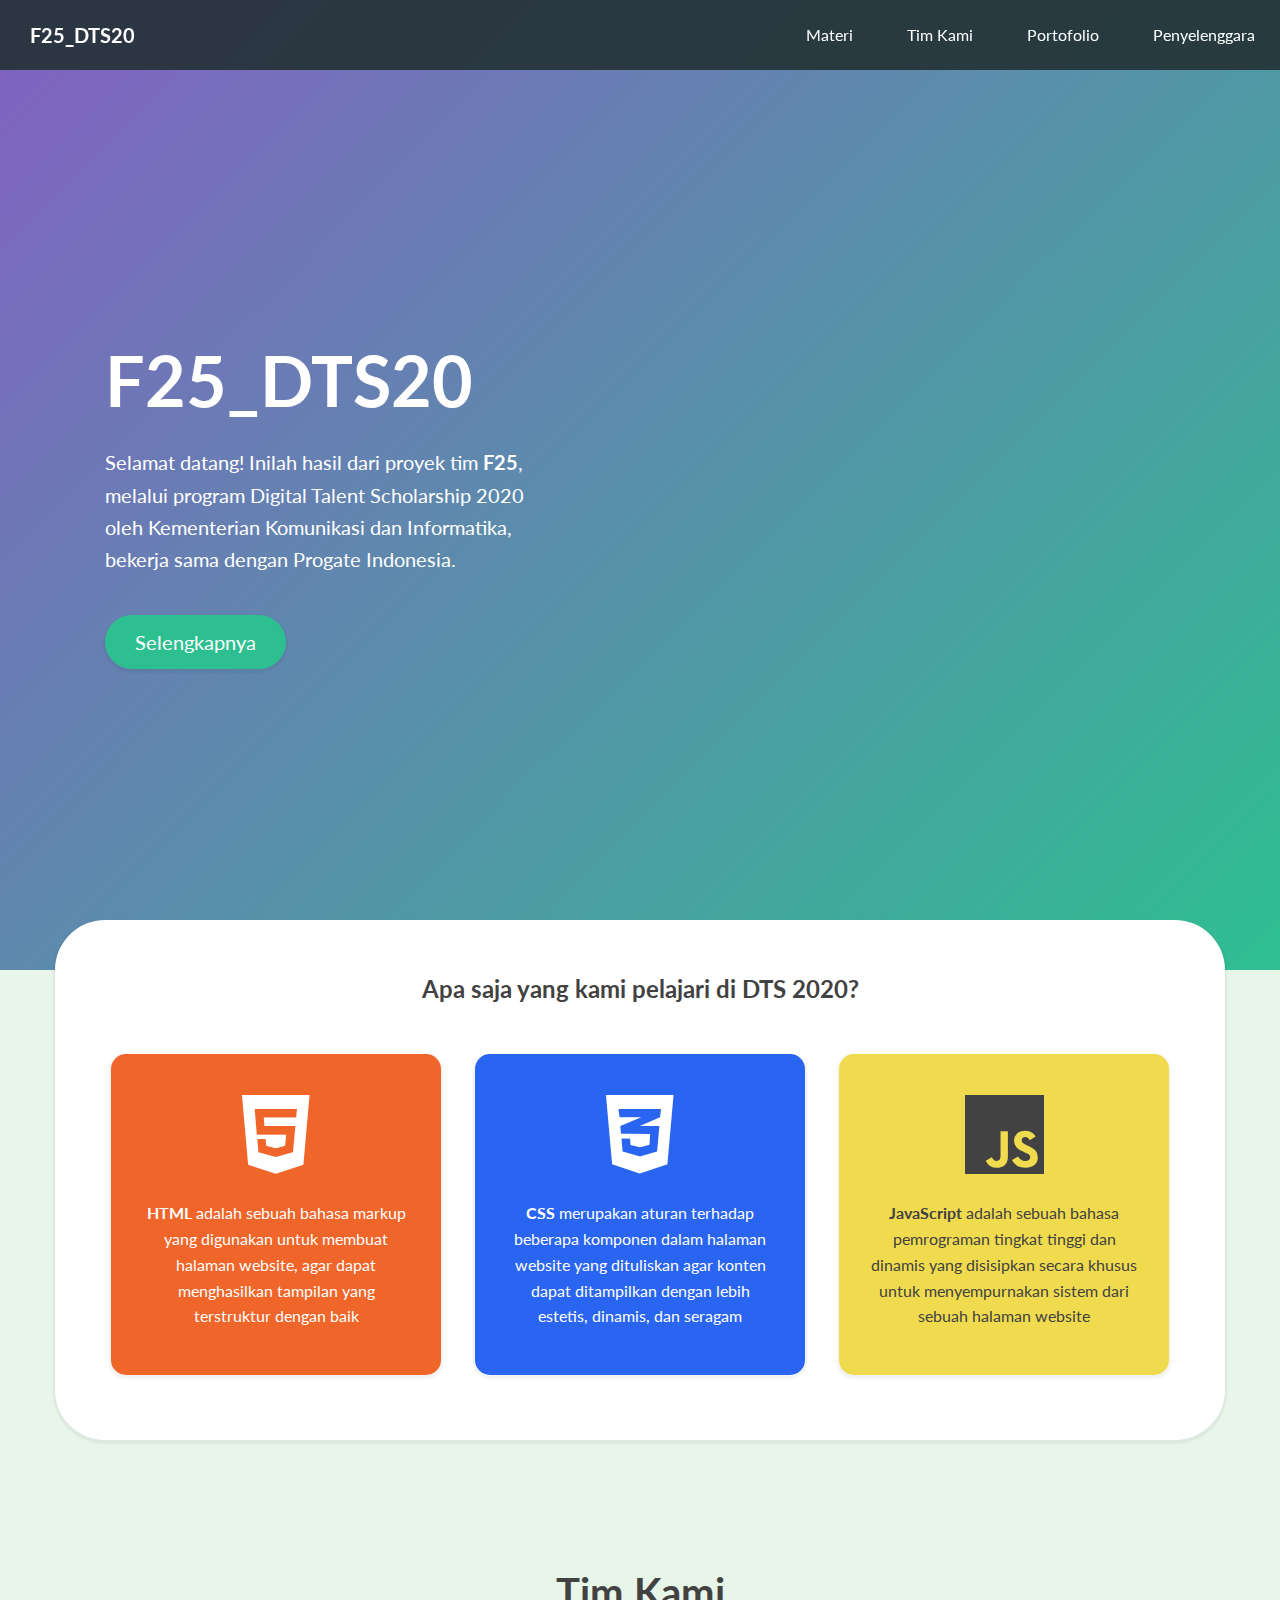
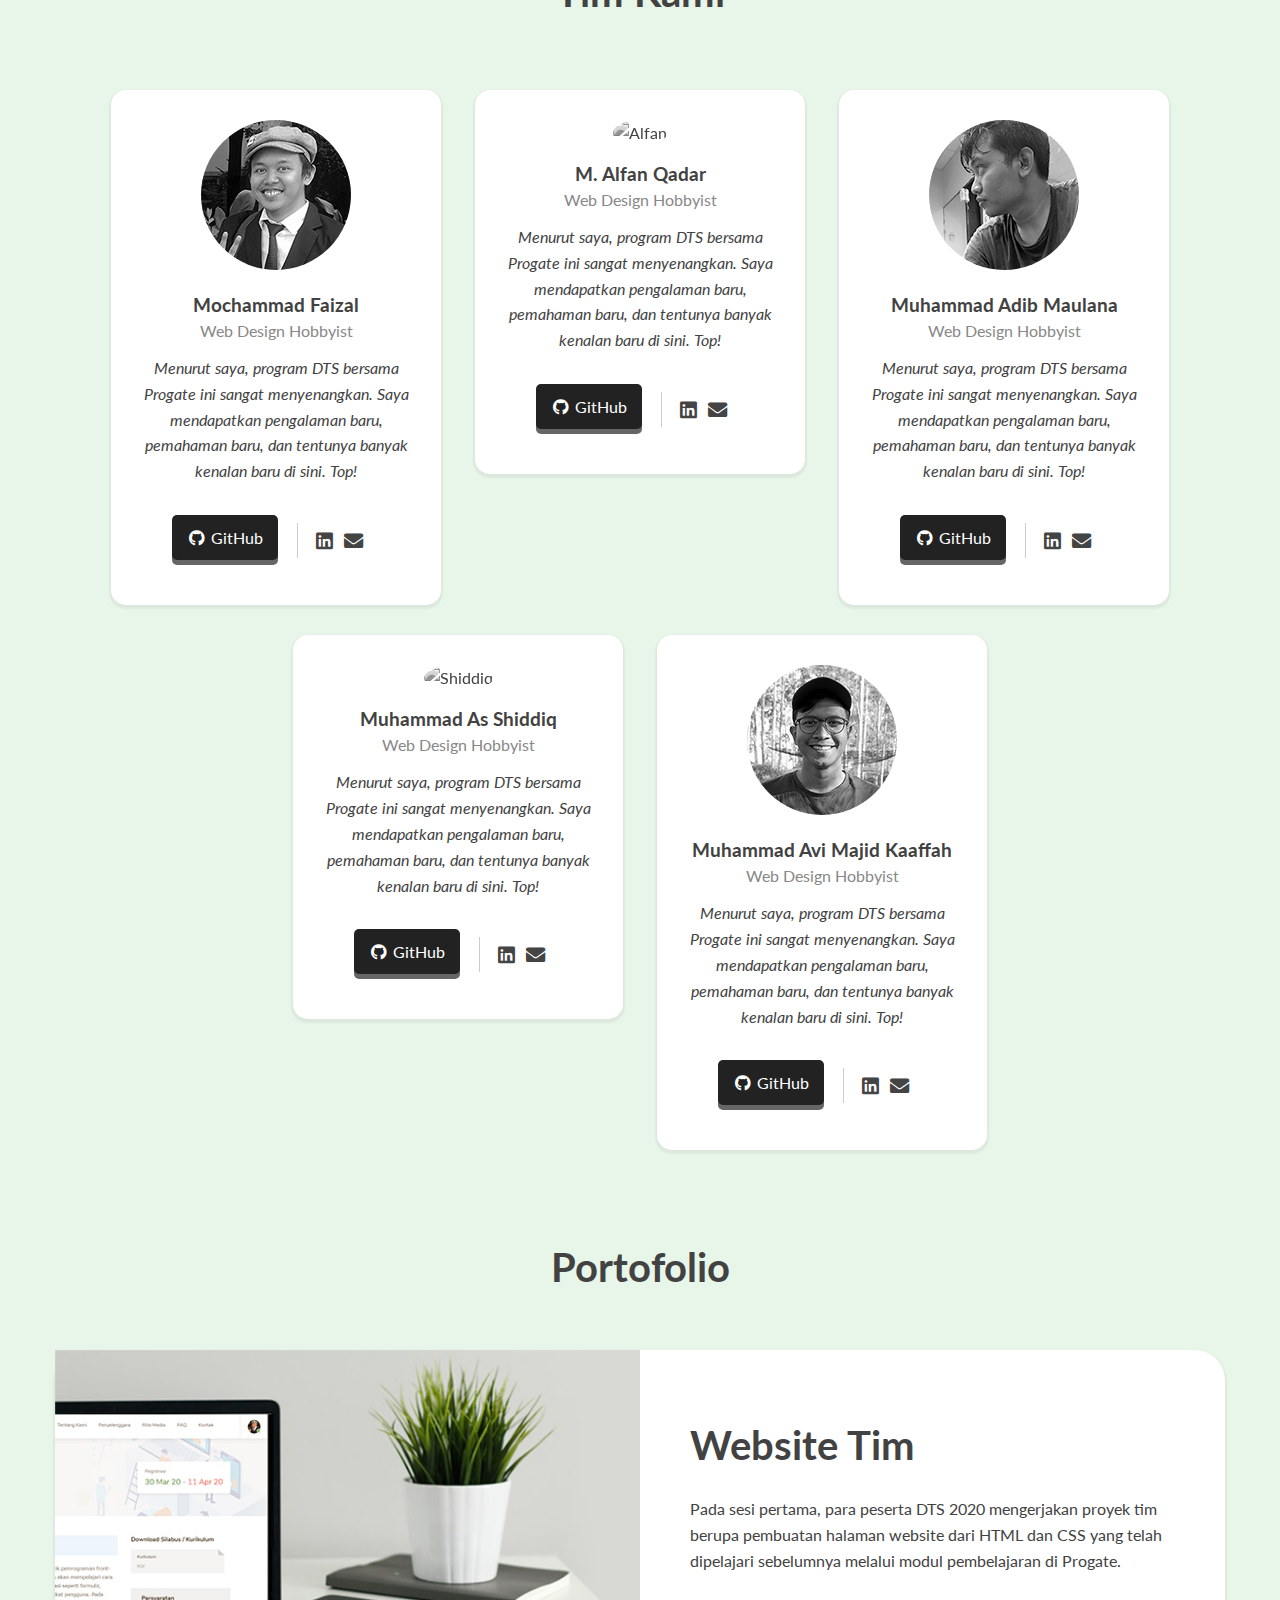
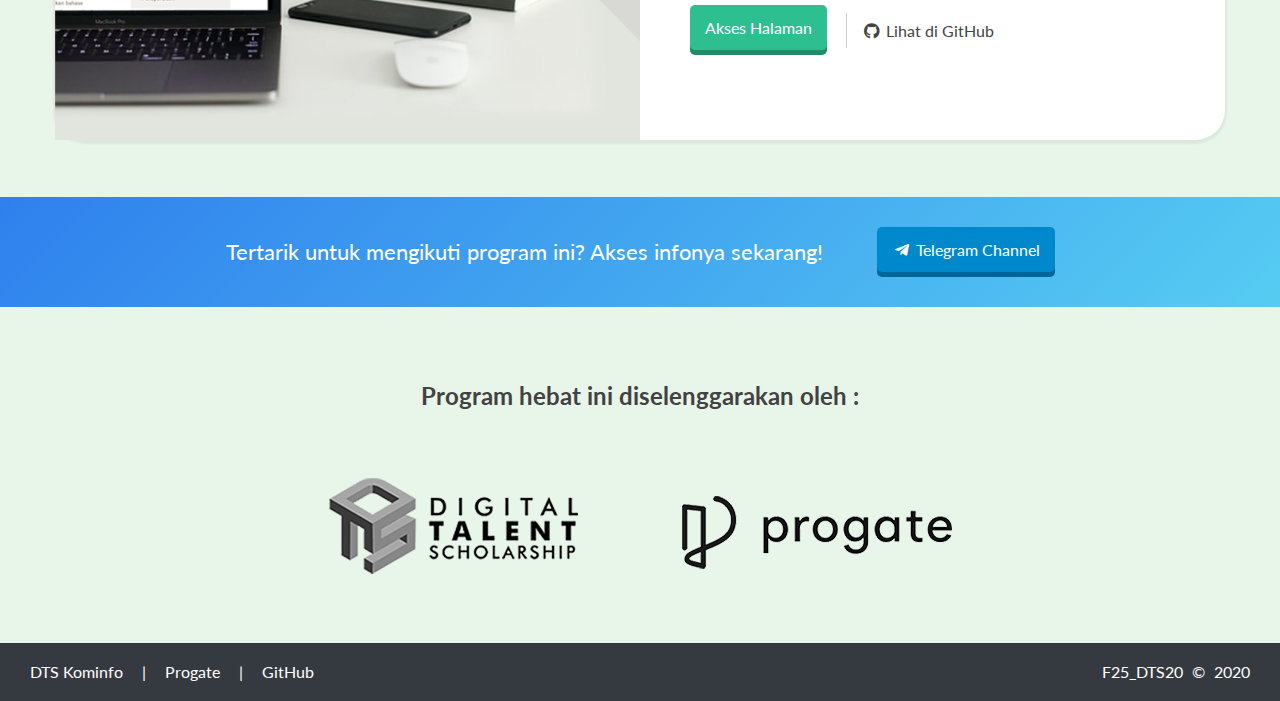
==== commit 5f69ecfd: "update responsif" ====
--- a/index.html
+++ b/index.html
@@ -13,30 +13,32 @@
 
   <!-- di sini untuk bagian navigasi -->
 
-  <header class="nav">
-    <div class="header-left">
-      <p class="logo">
-        <a href="./">F25_DTS20</a>
-      </p>
-    </div>
-    <div class="header-right">
-      <div id="menuToggle">
-        <input type="checkbox" class="mobile-only">
-        <i class="fas fa-bars fa-fw hamburger mobile-only"></i>
-        <ul class="scroll">
-          <a onclick="scrollLesson()">
-            <li>Materi</li>
-          </a>
-          <a onclick="scrollProfile()">
-            <li>Tim Kami</li>
-          </a>
-          <a onclick="scrollPortfolio()">
-            <li>Portofolio</li>
-          </a>
-          <a onclick="scrollOrganizer()">
-            <li>Penyelenggara</li>
-          </a>
-        </ul>
+  <header>
+    <div class="container">
+      <div class="header-left">
+        <p class="logo">
+          <a href="./">F25_DTS20</a>
+        </p>
+      </div>
+      <div class="header-right">
+        <div id="menuToggle">
+          <input type="checkbox" class="mobile-only">
+          <i class="fas fa-bars fa-fw hamburger mobile-only"></i>
+          <ul class="scroll">
+            <a onclick="scrollLesson()">
+              <li>Materi</li>
+            </a>
+            <a onclick="scrollProfile()">
+              <li>Tim Kami</li>
+            </a>
+            <a onclick="scrollPortfolio()">
+              <li>Portofolio</li>
+            </a>
+            <a onclick="scrollOrganizer()">
+              <li>Penyelenggara</li>
+            </a>
+          </ul>
+        </div>
       </div>
     </div>
   </header>
@@ -68,7 +70,7 @@
         </div>
         <div class="base">
           <div class="css">
-            <i class="fab fa-css3 fa-fw"></i>
+            <i class="fab fa-css3-alt fa-fw"></i>
             <p><strong>CSS</strong> merupakan aturan terhadap beberapa komponen dalam halaman website yang dituliskan agar konten dapat ditampilkan dengan lebih estetis, dinamis, dan seragam</p>
           </div>
         </div>
@@ -177,9 +179,15 @@
         <div class="caption">
           <h3>Website Tim</h3>
           <p>Pada sesi pertama, para peserta DTS 2020 mengerjakan proyek tim berupa pembuatan halaman website dari HTML dan CSS yang telah dipelajari sebelumnya melalui modul pembelajaran di Progate.</p>
-          <a href="./" class="button">Akses Halaman</a>
+          <a href="./" class="button">
+            Akses<span class="non-mobile-only">
+              Halaman
+            </span>
+          </a>
           <a href="https://github.com/moefc32/F25_DTS20" target="_blank" class="github">
-            <i class="fab fa-github fa-fw"></i> Lihat di GitHub
+            <span class="non-mobile-only">
+              <i class="fab fa-github fa-fw"></i>
+            </span>Lihat di GitHub
           </a>
         </div>
       </div>
--- a/resources/style.css
+++ b/resources/style.css
@@ -32,20 +32,17 @@
   outline: none !important;
 }
 
-html {
-  scroll-behavior: smooth;
-}
-
 body {
   margin: 0;
   padding: 0;
   font-family: 'Lato', sans-serif;
-  font-size: 16px;
+  font-size: 14px;
   line-height: 1.618em;
   color: #424242;
 }
 
 a {
+  cursor: pointer;
   transition: .25s all;
 }
 
@@ -65,6 +62,10 @@
   line-height: 1.618em;
 }
 
+.non-mobile-only {
+  display: none !important;
+}
+
 .base {
   display: inline-block;
   padding: 15px;
@@ -72,18 +73,24 @@
 
 /* bagian navigasi di sini */
 
-.nav {
+header {
   position: fixed;
   top: 0;
   z-index: 100;
-  padding-left: 30px;
   width: 100%;
+  line-height: 0;
+  color: #fff;
+  background-color: rgba(34,49,52,.9);
+}
+
+header .container {
+  width: 100%;
+  margin: 0;
+  padding: 0 0 0 30px;
   line-height: 70px;
-  color: #fff;
-  background-color: rgba(34,49,52,.9);
-}
-
-.nav .logo {
+}
+
+header .logo {
   margin: 0;
   padding: 0;
   font-size: 20px;
@@ -173,7 +180,7 @@
 
 #landing h1 {
   margin: 0 0 50px;
-  font-size: 3.5em;
+  font-size: 2em;
 }
 
 #landing p {
@@ -471,9 +478,11 @@
 }
 
 #organizer img {
+  display: block;
   width: auto;
+  max-width: 80%;
   max-height: 120px;
-  margin: 0 50px;
+  margin: 0 auto;
   filter: grayscale(100%);
   transition: .25s all;
 }
@@ -488,12 +497,14 @@
   background-color: #353a40;
   color: #fff;
   text-align: center;
+  line-height: 0;
 }
 
 footer .container {
   width: 100%;
   margin: 0;
   padding: 0 30px;
+  line-height: 1.618em;
 }
 
 footer a {
@@ -513,12 +524,20 @@
 }
 
 @media (min-width: 768px) {
+  body {
+    font-size: 16px;
+  }
+
   .container {
     width: 750px;
   }
 
   .mobile-only {
     display: none !important;
+  }
+
+  .non-mobile-only {
+    display: initial !important;
   }
 
   .header-right .scroll {
@@ -536,8 +555,18 @@
     width: 360px;
   }
 
+  #landing h1 {
+    font-size: 3.5em;
+  }
+
   #portfolio .wrap {
     border-radius: 30px;
+  }
+
+  #organizer img {
+    display: inline;
+    max-width: initial;
+    margin: 0 50px;
   }
 
   footer .left {
@@ -557,7 +586,7 @@
   #landing {
     min-height: 700px;
     padding-top: 200px;
-    background: url(blob.png) 50vw bottom no-repeat, linear-gradient(135deg, #8360c3 0%, #2ebf91 100%);
+    background: url(blob.png) 50vw center no-repeat, linear-gradient(135deg, #8360c3 0%, #2ebf91 100%);
   }
 
   #landing .intro {
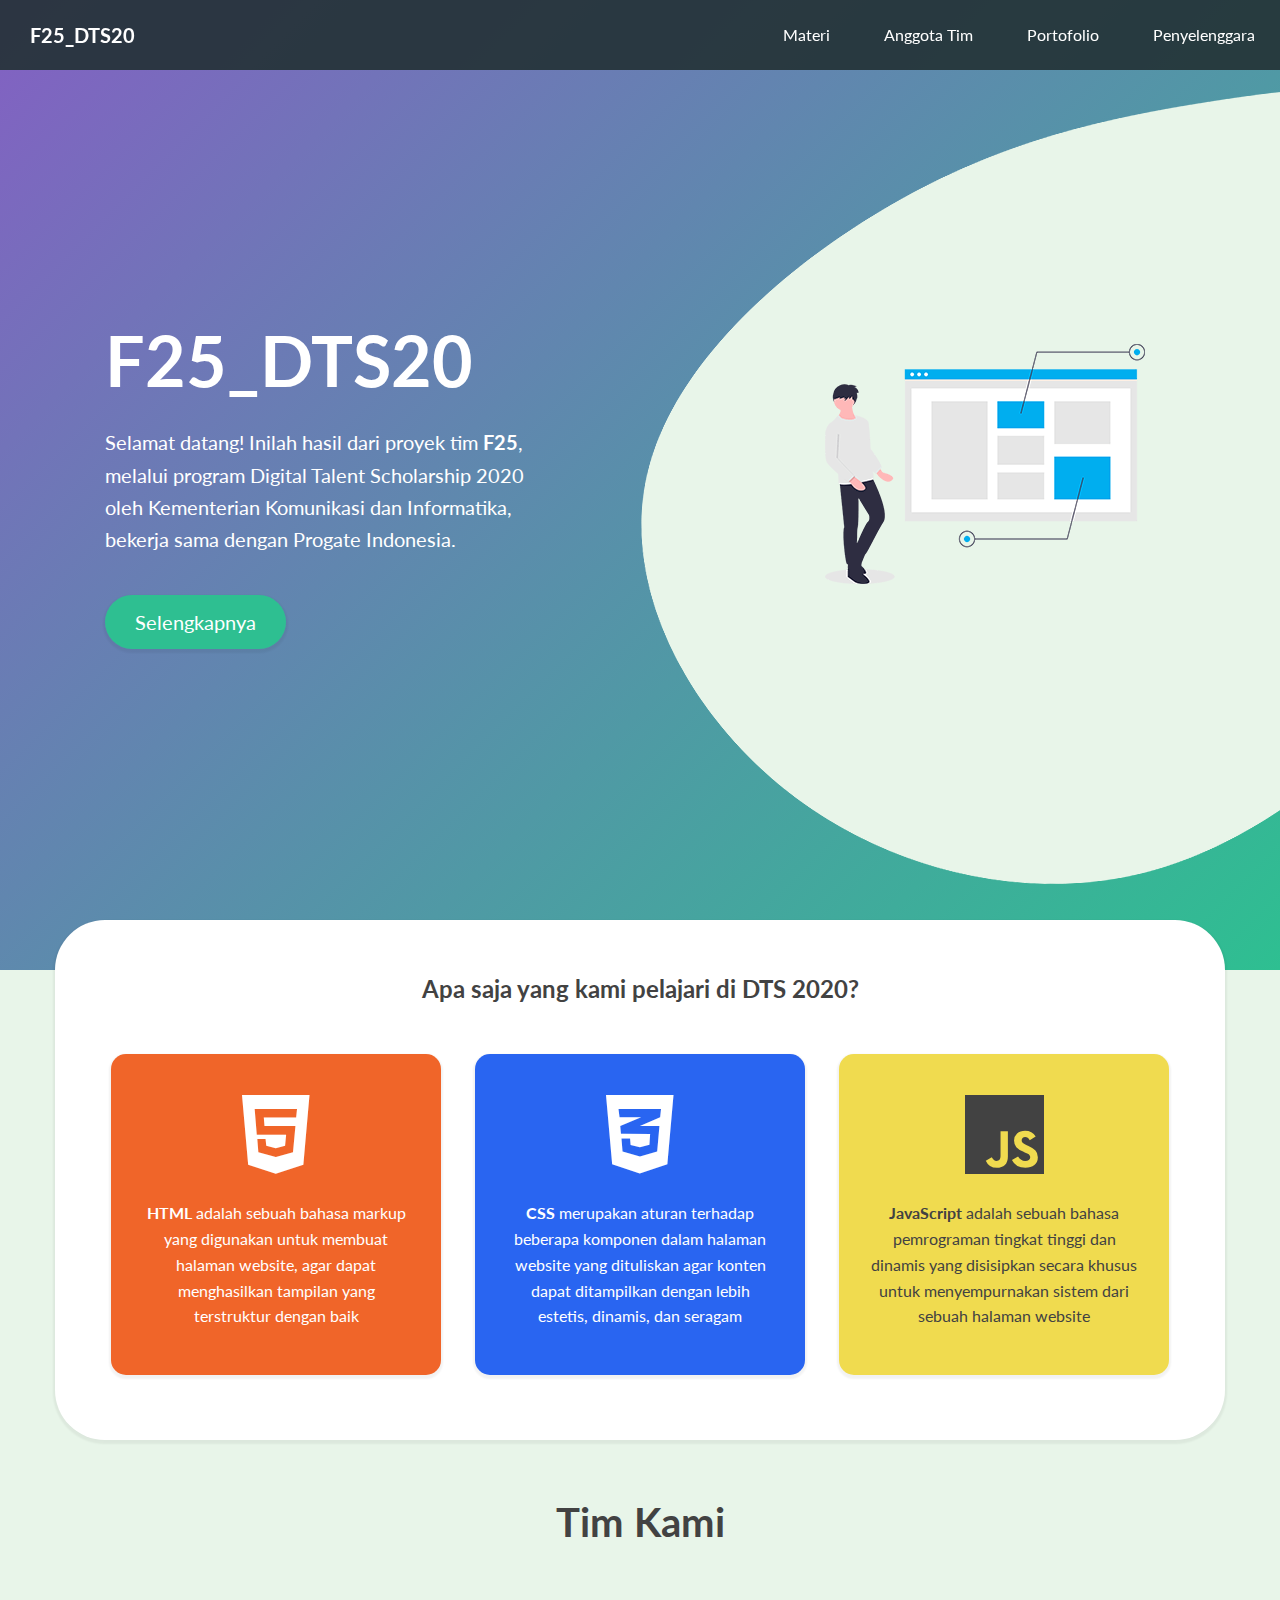
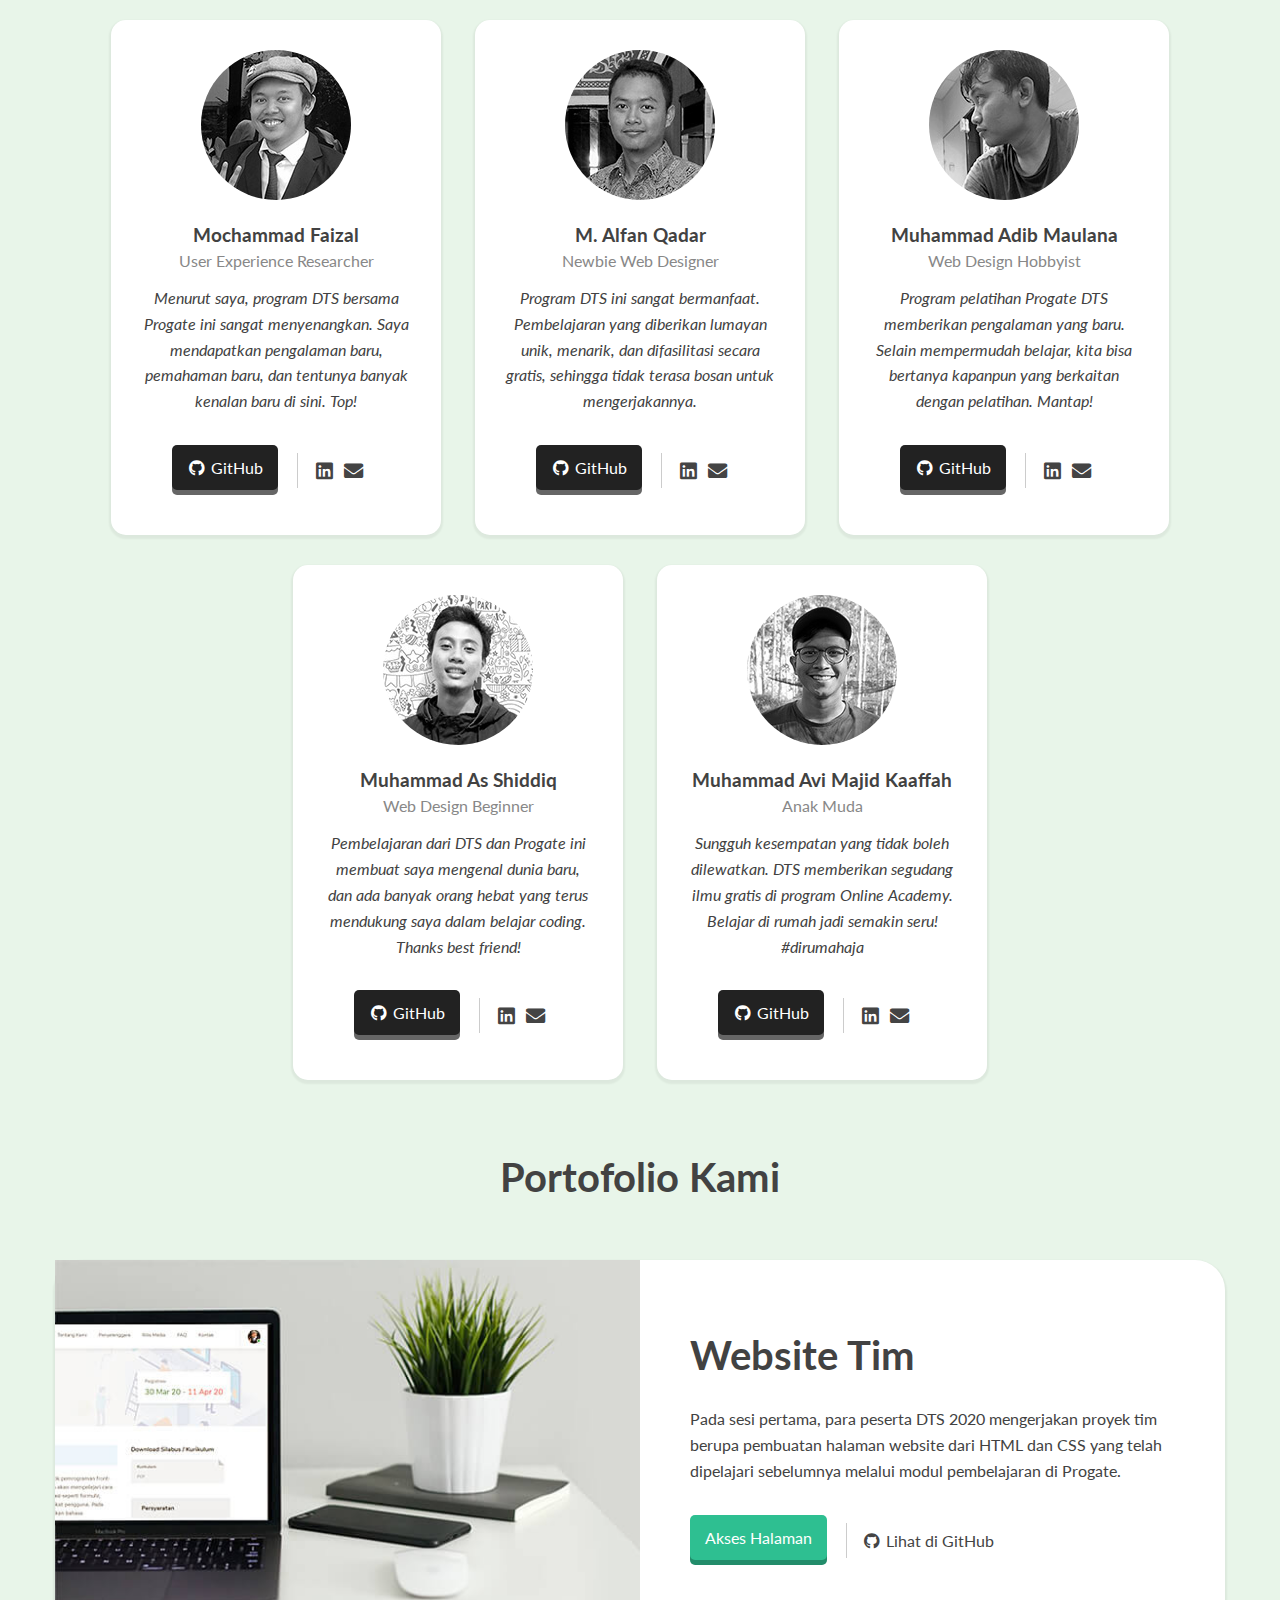
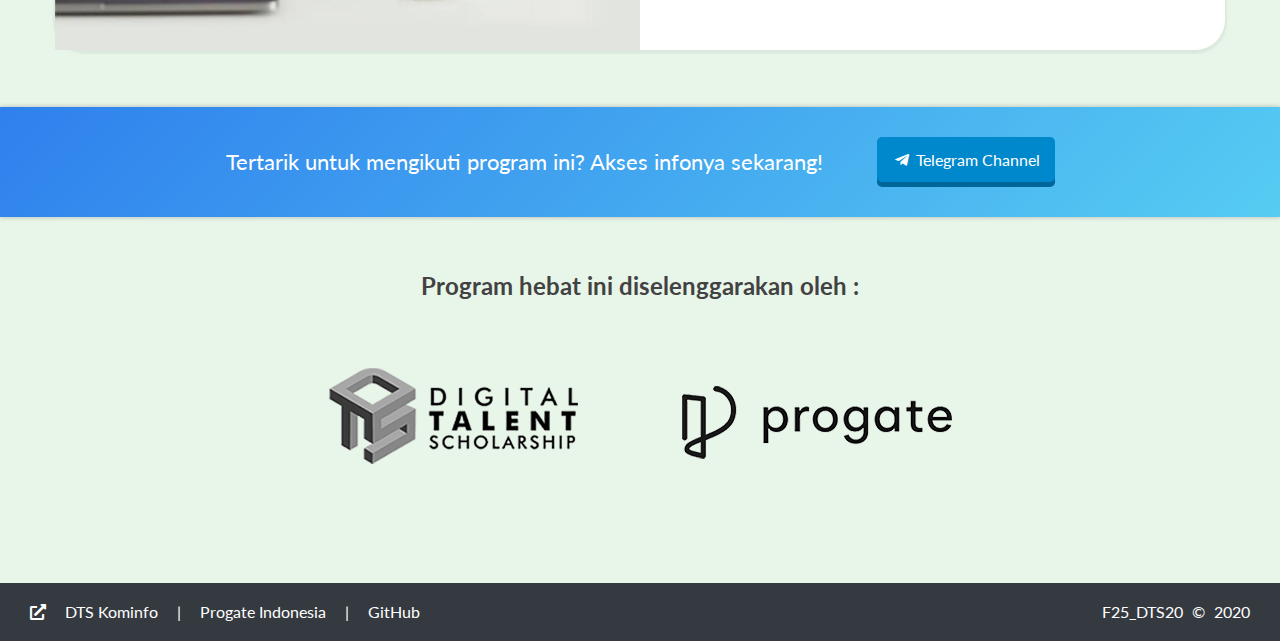
==== commit 0047ee2e: "Final - Project 01" ====
--- a/index.html
+++ b/index.html
@@ -21,24 +21,22 @@
         </p>
       </div>
       <div class="header-right">
-        <div id="menuToggle">
-          <input type="checkbox" class="mobile-only">
-          <i class="fas fa-bars fa-fw hamburger mobile-only"></i>
-          <ul class="scroll">
-            <a onclick="scrollLesson()">
-              <li>Materi</li>
-            </a>
-            <a onclick="scrollProfile()">
-              <li>Tim Kami</li>
-            </a>
-            <a onclick="scrollPortfolio()">
-              <li>Portofolio</li>
-            </a>
-            <a onclick="scrollOrganizer()">
-              <li>Penyelenggara</li>
-            </a>
-          </ul>
-        </div>
+        <input type="checkbox" class="mobile-only" id="menu-toggle">
+        <i class="fas fa-bars fa-fw hamburger mobile-only"></i>
+        <ul class="scroll">
+          <a onclick="scrollLink('lesson')">
+            <li>Materi</li>
+          </a>
+          <a onclick="scrollLink('profile')">
+            <li>Anggota Tim</li>
+          </a>
+          <a onclick="scrollLink('portfolio')">
+            <li>Portofolio</li>
+          </a>
+          <a onclick="scrollLink('organizer')">
+            <li>Penyelenggara</li>
+          </a>
+        </ul>
       </div>
     </div>
   </header>
@@ -50,7 +48,7 @@
       <div class="intro">
         <h1>F25_DTS20</h1>
         <p>Selamat datang! Inilah hasil dari proyek tim <strong>F25</strong>, melalui program Digital Talent Scholarship 2020 oleh Kementerian Komunikasi dan Informatika, bekerja sama dengan Progate Indonesia.</p>
-        <a onclick="scrollLesson()" class="button">Selengkapnya</a>
+        <a onclick="scrollLink('lesson')" class="button" title="Lihat selengkapnya dari tim F25_DTS20">Selengkapnya</a>
       </div>
       <div class="people"></div>
     </div>
@@ -62,19 +60,19 @@
     <div class="container">
       <div class="over">
         <h2>Apa saja yang kami pelajari di DTS 2020?</h2>
-        <div class="base">
+        <div class="base" title="Hypertext Markup Language">
           <div class="html">
             <i class="fab fa-html5 fa-fw"></i>
             <p><strong>HTML</strong> adalah sebuah bahasa markup yang digunakan untuk membuat halaman website, agar dapat menghasilkan tampilan yang terstruktur dengan baik</p>
           </div>
         </div>
-        <div class="base">
+        <div class="base" title="Cascading Style Sheets">
           <div class="css">
             <i class="fab fa-css3-alt fa-fw"></i>
             <p><strong>CSS</strong> merupakan aturan terhadap beberapa komponen dalam halaman website yang dituliskan agar konten dapat ditampilkan dengan lebih estetis, dinamis, dan seragam</p>
           </div>
         </div>
-        <div class="base">
+        <div class="base" title="JavaScript">
           <div class="js">
             <i class="fab fa-js fa-fw"></i>
             <p><strong>JavaScript</strong> adalah sebuah bahasa pemrograman tingkat tinggi dan dinamis yang disisipkan secara khusus untuk menyempurnakan sistem dari sebuah halaman website</p>
@@ -91,76 +89,96 @@
       <h2>Tim Kami</h2>
       <div class="base">
         <div class="card">
-          <img src="resources/faizal.jpg" alt="Faizal">
+          <img src="resources/faizal.jpg" alt="Faizal" title="Mochammad Faizal">
           <h3>Mochammad Faizal</h3>
-          <p class="about">Web Design Hobbyist</p>
+          <p class="about">User Experience Researcher</p>
           <p class="testimonial">Menurut saya, program DTS bersama Progate ini sangat menyenangkan. Saya mendapatkan pengalaman baru, pemahaman baru, dan tentunya banyak kenalan baru di sini. Top!</p>
-          <a href="https://github.com/moefc32" target="_blank" class="button">
-            <i class="fab fa-github fa-fw"></i> GitHub
-          </a>
-          <div class="medsos">
-            <a href="#" target="_blank"><i class="fab fa-linkedin fa-fw"></i></a>
-            <a href="#" target="_blank"><i class="fas fa-envelope fa-fw"></i></a>
-          </div>
-        </div>
-      </div>
-      <div class="base">
-        <div class="card">
-          <img src="resources/alfan.jpg" alt="Alfan">
+          <a href="https://github.com/moefc32" target="_blank" class="button" title="Akses Github Faizal">
+            <i class="fab fa-github fa-fw"></i> GitHub
+          </a>
+          <div class="medsos">
+            <a href="https://www.linkedin.com/in/moefc32/" target="_blank" title="LinkedIn Faizal">
+              <i class="fab fa-linkedin fa-fw"></i>
+            </a>
+            <a href="mailto:hai@mf-chan.com" target="_blank" title="Kirim surel">
+              <i class="fas fa-envelope fa-fw"></i>
+            </a>
+          </div>
+        </div>
+      </div>
+      <div class="base">
+        <div class="card">
+          <img src="resources/alfan.jpg" alt="Alfan" title="M. Alfan Qadar">
           <h3>M. Alfan Qadar</h3>
-          <p class="about">Web Design Hobbyist</p>
-          <p class="testimonial">Menurut saya, program DTS bersama Progate ini sangat menyenangkan. Saya mendapatkan pengalaman baru, pemahaman baru, dan tentunya banyak kenalan baru di sini. Top!</p>
-          <a href="https://github.com/alfanmq" target="_blank" class="button">
-            <i class="fab fa-github fa-fw"></i> GitHub
-          </a>
-          <div class="medsos">
-            <a href="#" target="_blank"><i class="fab fa-linkedin fa-fw"></i></a>
-            <a href="#" target="_blank"><i class="fas fa-envelope fa-fw"></i></a>
-          </div>
-        </div>
-      </div>
-      <div class="base">
-        <div class="card">
-          <img src="resources/adib.jpg" alt="Adib">
+          <p class="about">Newbie Web Designer</p>
+          <p class="testimonial">Program DTS ini sangat bermanfaat. Pembelajaran yang diberikan lumayan unik, menarik, dan difasilitasi secara gratis, sehingga tidak terasa bosan untuk mengerjakannya.</p>
+          <a href="https://github.com/alfanmq" target="_blank" class="button" title="Akses Github Alfan">
+            <i class="fab fa-github fa-fw"></i> GitHub
+          </a>
+          <div class="medsos">
+            <a href="https://www.linkedin.com/in/alfanmq/" target="_blank" title="LinkedIn Alfan">
+              <i class="fab fa-linkedin fa-fw"></i>
+            </a>
+            <a href="mailto:alfan.mq@gmail.com" target="_blank" title="Kirim surel">
+              <i class="fas fa-envelope fa-fw"></i>
+            </a>
+          </div>
+        </div>
+      </div>
+      <div class="base">
+        <div class="card">
+          <img src="resources/adib.jpg" alt="Adib" title="Muhammad Adib Maulana">
           <h3>Muhammad Adib Maulana</h3>
           <p class="about">Web Design Hobbyist</p>
-          <p class="testimonial">Menurut saya, program DTS bersama Progate ini sangat menyenangkan. Saya mendapatkan pengalaman baru, pemahaman baru, dan tentunya banyak kenalan baru di sini. Top!</p>
-          <a href="https://github.com/adibmaul11" target="_blank" class="button">
-            <i class="fab fa-github fa-fw"></i> GitHub
-          </a>
-          <div class="medsos">
-            <a href="#" target="_blank"><i class="fab fa-linkedin fa-fw"></i></a>
-            <a href="#" target="_blank"><i class="fas fa-envelope fa-fw"></i></a>
-          </div>
-        </div>
-      </div>
-      <div class="base">
-        <div class="card">
-          <img src="resources/shiddiq.jpg" alt="Shiddiq">
+          <p class="testimonial">Program pelatihan Progate DTS memberikan pengalaman yang baru. Selain mempermudah belajar, kita bisa bertanya kapanpun yang berkaitan dengan pelatihan. Mantap!</p>
+          <a href="https://github.com/adibmaul11" target="_blank" class="button" title="Akses Github Adib">
+            <i class="fab fa-github fa-fw"></i> GitHub
+          </a>
+          <div class="medsos">
+            <a href="https://www.linkedin.com/in/muhammad-adib-maulana-916b071a7/" target="_blank" title="LinkedIn Adib">
+              <i class="fab fa-linkedin fa-fw"></i>
+            </a>
+            <a href="mailto:m.adibmaulana31@gmail.com" target="_blank" title="Kirim surel">
+              <i class="fas fa-envelope fa-fw"></i>
+            </a>
+          </div>
+        </div>
+      </div>
+      <div class="base">
+        <div class="card">
+          <img src="resources/shiddiq.jpg" alt="Shiddiq" title="Muhammad As Shiddiq">
           <h3>Muhammad As Shiddiq</h3>
-          <p class="about">Web Design Hobbyist</p>
-          <p class="testimonial">Menurut saya, program DTS bersama Progate ini sangat menyenangkan. Saya mendapatkan pengalaman baru, pemahaman baru, dan tentunya banyak kenalan baru di sini. Top!</p>
-          <a href="https://github.com/masshiddiq" target="_blank" class="button">
-            <i class="fab fa-github fa-fw"></i> GitHub
-          </a>
-          <div class="medsos">
-            <a href="#" target="_blank"><i class="fab fa-linkedin fa-fw"></i></a>
-            <a href="#" target="_blank"><i class="fas fa-envelope fa-fw"></i></a>
-          </div>
-        </div>
-      </div>
-      <div class="base">
-        <div class="card">
-          <img src="resources/avi.jpg" alt="Avi">
+          <p class="about">Web Design Beginner</p>
+          <p class="testimonial">Pembelajaran dari DTS dan Progate ini membuat saya mengenal dunia baru, dan ada banyak orang hebat yang terus mendukung saya dalam belajar coding. Thanks best friend!</p>
+          <a href="https://github.com/masshiddiq" target="_blank" class="button" title="Akses Github Shiddiq">
+            <i class="fab fa-github fa-fw"></i> GitHub
+          </a>
+          <div class="medsos">
+            <a href="https://www.linkedin.com/in/muhammad-as-shiddiq-baa8b6142/" target="_blank" title="LinkedIn Shiddiq">
+              <i class="fab fa-linkedin fa-fw"></i>
+            </a>
+            <a href="mailto:masshiddiq@yahoo.co.id" target="_blank" title="Kirim surel">
+              <i class="fas fa-envelope fa-fw"></i>
+            </a>
+          </div>
+        </div>
+      </div>
+      <div class="base">
+        <div class="card">
+          <img src="resources/avi.jpg" alt="Avi" title="Muhammad Avi Majid Kaaffah">
           <h3>Muhammad Avi Majid Kaaffah</h3>
-          <p class="about">Web Design Hobbyist</p>
-          <p class="testimonial">Menurut saya, program DTS bersama Progate ini sangat menyenangkan. Saya mendapatkan pengalaman baru, pemahaman baru, dan tentunya banyak kenalan baru di sini. Top!</p>
-          <a href="https://github.com/avikaaffah" target="_blank" class="button">
-            <i class="fab fa-github fa-fw"></i> GitHub
-          </a>
-          <div class="medsos">
-            <a href="#" target="_blank"><i class="fab fa-linkedin fa-fw"></i></a>
-            <a href="#" target="_blank"><i class="fas fa-envelope fa-fw"></i></a>
+          <p class="about">Anak Muda</p>
+          <p class="testimonial">Sungguh kesempatan yang tidak boleh dilewatkan. DTS memberikan segudang ilmu gratis di program Online Academy. Belajar di rumah jadi semakin seru! #dirumahaja</p>
+          <a href="https://github.com/avikaaffah" target="_blank" class="button" title="Akses Github Avi">
+            <i class="fab fa-github fa-fw"></i> GitHub
+          </a>
+          <div class="medsos">
+            <a href="https://www.linkedin.com/in/avikaaffah/" target="_blank" title="LinkedIn Avi">
+              <i class="fab fa-linkedin fa-fw"></i>
+            </a>
+            <a href="mailto:avikaaffah@gmail.com" target="_blank" title="Kirim surel">
+              <i class="fas fa-envelope fa-fw"></i>
+            </a>
           </div>
         </div>
       </div>
@@ -171,20 +189,20 @@
 
   <section id="portfolio">
     <div class="container">
-      <h2>Portofolio</h2>
+      <h2>Portofolio Kami</h2>
       <div class="wrap">
         <div class="image">
-          <img src="resources/website.jpg" alt="Website">
+          <img src="resources/website.jpg" alt="Website" title="Website Tim">
         </div>
         <div class="caption">
           <h3>Website Tim</h3>
           <p>Pada sesi pertama, para peserta DTS 2020 mengerjakan proyek tim berupa pembuatan halaman website dari HTML dan CSS yang telah dipelajari sebelumnya melalui modul pembelajaran di Progate.</p>
-          <a href="./" class="button">
+          <a href="./" class="button" title="Lihat hasil dari proyek ini">
             Akses<span class="non-mobile-only">
               Halaman
             </span>
           </a>
-          <a href="https://github.com/moefc32/F25_DTS20" target="_blank" class="github">
+          <a href="https://github.com/moefc32/F25_DTS20" target="_blank" class="github" title="Lihat repository dari proyek ini">
             <span class="non-mobile-only">
               <i class="fab fa-github fa-fw"></i>
             </span>Lihat di GitHub
@@ -199,7 +217,7 @@
   <section class="cta">
     <div class="container">
       <p>Tertarik untuk mengikuti program ini? Akses infonya sekarang!</p>
-      <a href="https://t.me/DTS2019Kominfo" target="_blank" class="button">
+      <a href="https://t.me/DTS2019Kominfo" target="_blank" class="button" title="Menuju official channel dari DTS Kominfo">
         <i class="fab fa-telegram-plane fa-fw"></i> Telegram Channel
       </a>
     </div>
@@ -210,11 +228,11 @@
   <section id="organizer">
     <div class="container">
       <h2>Program hebat ini diselenggarakan oleh :</h2>
-      <a href="https://digitalent.kominfo.go.id" target="_blank">
+      <a href="https://digitalent.kominfo.go.id" target="_blank" title="DTS Kominfo">
         <img src="resources/dts.png" alt="DTS Kominfo">
       </a>
       <a href="https://progate.com" target="_blank">
-        <img src="resources/progate.png" alt="Progate">
+        <img src="resources/progate.png" alt="Progate" title="Progate Indonesia">
       </a>
     </div>
   </section>
@@ -224,13 +242,15 @@
   <footer>
     <div class="container">
       <p class="left">
+        <i class="fas fa-external-link-alt non-mobile-only" style="margin-right: 15px;"></i>
         <a href="https://digitalent.kominfo.go.id" target="_blank">
           DTS Kominfo
         </a><span>|</span>
         <a href="https://progate.com" target="_blank">
-          Progate
-        </a><span>|</span>
-        <a href="https://github.com" target="_blank">
+          Progate Indonesia
+        </a>
+        <span class="non-mobile-only">|</span>
+        <a href="https://github.com" target="_blank" class="non-mobile-only">
           GitHub
         </a>
       </p>
@@ -239,6 +259,11 @@
       </p>
     </div>
   </footer>
+  <a onclick="scrollLink('landing')" title="Kembali ke atas">
+    <div id="to-top">
+      <i class="fas fa-chevron-up fa-fw"></i>
+    </div>
+  </a>
   <script src="resources/script.js"></script>
 </body>
 </html>
--- a/resources/style.css
+++ b/resources/style.css
@@ -32,12 +32,17 @@
   outline: none !important;
 }
 
+html {
+  scroll-behavior: smooth;
+}
+
 body {
   margin: 0;
   padding: 0;
   font-family: 'Lato', sans-serif;
   font-size: 14px;
   line-height: 1.618em;
+  background-color: #e8f5e9;
   color: #424242;
 }
 
@@ -57,7 +62,7 @@
 
 .container h2 {
   margin: 0 auto;
-  padding: 70px 30px 50px;
+  padding: 0 30px 50px;
   font-size: 2.5em;
   line-height: 1.618em;
 }
@@ -69,6 +74,25 @@
 .base {
   display: inline-block;
   padding: 15px;
+}
+
+#to-top {
+  position: fixed;
+  bottom: 30px;
+  right: -70px;
+  width: 2em;
+  line-height: 2em;
+  font-size: 2em;
+  text-align: center;
+  background-color: #2f80ed;
+  color: #fff;
+  opacity: .75;
+  border-radius: 50%;
+  transition: .25s all;
+}
+
+#to-top:hover {
+  opacity: 1;
 }
 
 /* bagian navigasi di sini */
@@ -97,20 +121,20 @@
   font-weight: bold;
 }
 
-.header-left {
+header .header-left {
   float: left;
 }
 
-.header-left a {
-  color: #fff;
-}
-
-.header-right {
+header .header-left a {
+  color: #fff;
+}
+
+header .header-right {
   float: right;
   text-align: right;
 }
 
-.header-right input {
+header #menu-toggle {
   position: absolute;
   display: block;
   width: 1.75em;
@@ -123,17 +147,17 @@
   -webkit-touch-callout: none;
 }
 
-.header-right input:checked ~ .scroll {
+header #menu-toggle:checked ~ .scroll {
   top: 70px;
   left: 0;
 }
 
-.header-right .hamburger {
+header .hamburger {
   margin-right: 30px;
   font-size: 1.5em;
 }
 
-.header-right .scroll {
+header .scroll {
   position: absolute;
   top: -280px;
   left: 0;
@@ -147,7 +171,7 @@
   border-top: solid 1px #888;
 }
 
-.header-right a {
+header .header-right a {
   display: block;
   margin: 0;
   padding: 0 25px;
@@ -156,14 +180,14 @@
   color: #fff;
 }
 
-.header-right a:hover {
+header .header-right a:hover {
   background-color: rgba(255,255,255,.5);
 }
 
 /* bagian landing di sini */
 
 #landing {
-  padding-top: 25vh;
+  padding-top: 20vh;
   height: calc(100vh + 70px);
   background: linear-gradient(135deg, #8360c3 0%, #2ebf91 100%);
   line-height: 100vh;
@@ -212,8 +236,7 @@
 /* bagian lesson di sini */
 
 #lesson {
-  padding-bottom: 50px;
-  background-color: #e8f5e9;
+  margin-bottom: 50px;
   text-align: center;
 }
 
@@ -270,7 +293,7 @@
 /* bagian profil di sini */
 
 #profile {
-  background-color: #e8f5e9;
+  margin-bottom: 50px;
   text-align: center;
 }
 
@@ -354,8 +377,7 @@
 /* bagian portfolio di sini */
 
 #portfolio {
-  padding-bottom: 50px;
-  background-color: #e8f5e9;
+  margin-bottom: 50px;
   text-align: center;
 }
 
@@ -427,9 +449,11 @@
 /* bagian call to action di sini */
 
 .cta {
+  margin-bottom: 50px;
   background: linear-gradient(135deg, #2f80ed 0%, #56ccf2 100%);
   color: #fff;
   text-align: center;
+  box-shadow: 0 0 5px 0 rgba(0, 0, 0, .25);
 }
 
 .cta .container {
@@ -438,6 +462,7 @@
 
 .cta p {
   display: inline-block;
+  width: 100%;
   margin: 0 0 15px 0;
   vertical-align: top;
   font-size: 1.4em;
@@ -446,7 +471,7 @@
 
 .cta .button {
   display: inline-block;
-  margin: 0;
+  margin: 0 auto;
   padding: 5px 15px;
   line-height: 35px;
   background-color: #08c;
@@ -468,8 +493,7 @@
 /* bagian organizer di sini */
 
 #organizer {
-  padding-bottom: 50px;
-  background-color: #e8f5e9;
+  margin-bottom: 100px;
   text-align: center;
 }
 
@@ -540,14 +564,14 @@
     display: initial !important;
   }
 
-  .header-right .scroll {
+  header .scroll {
     position: static;
     width: auto;
     background: none;
     border: none;
   }
 
-  .header-right a {
+  header .header-right a {
     display: inline-block;
   }
 
@@ -564,7 +588,7 @@
   }
 
   #organizer img {
-    display: inline;
+    display: inline-block;
     max-width: initial;
     margin: 0 50px;
   }
@@ -585,7 +609,7 @@
 
   #landing {
     min-height: 700px;
-    padding-top: 200px;
+    padding-top: 180px;
     background: url(blob.png) 50vw center no-repeat, linear-gradient(135deg, #8360c3 0%, #2ebf91 100%);
   }
 
@@ -610,6 +634,7 @@
   }
 
   .cta p {
+    width: auto;
     margin: 0 50px 0 0;
     line-height: 50px;
   }
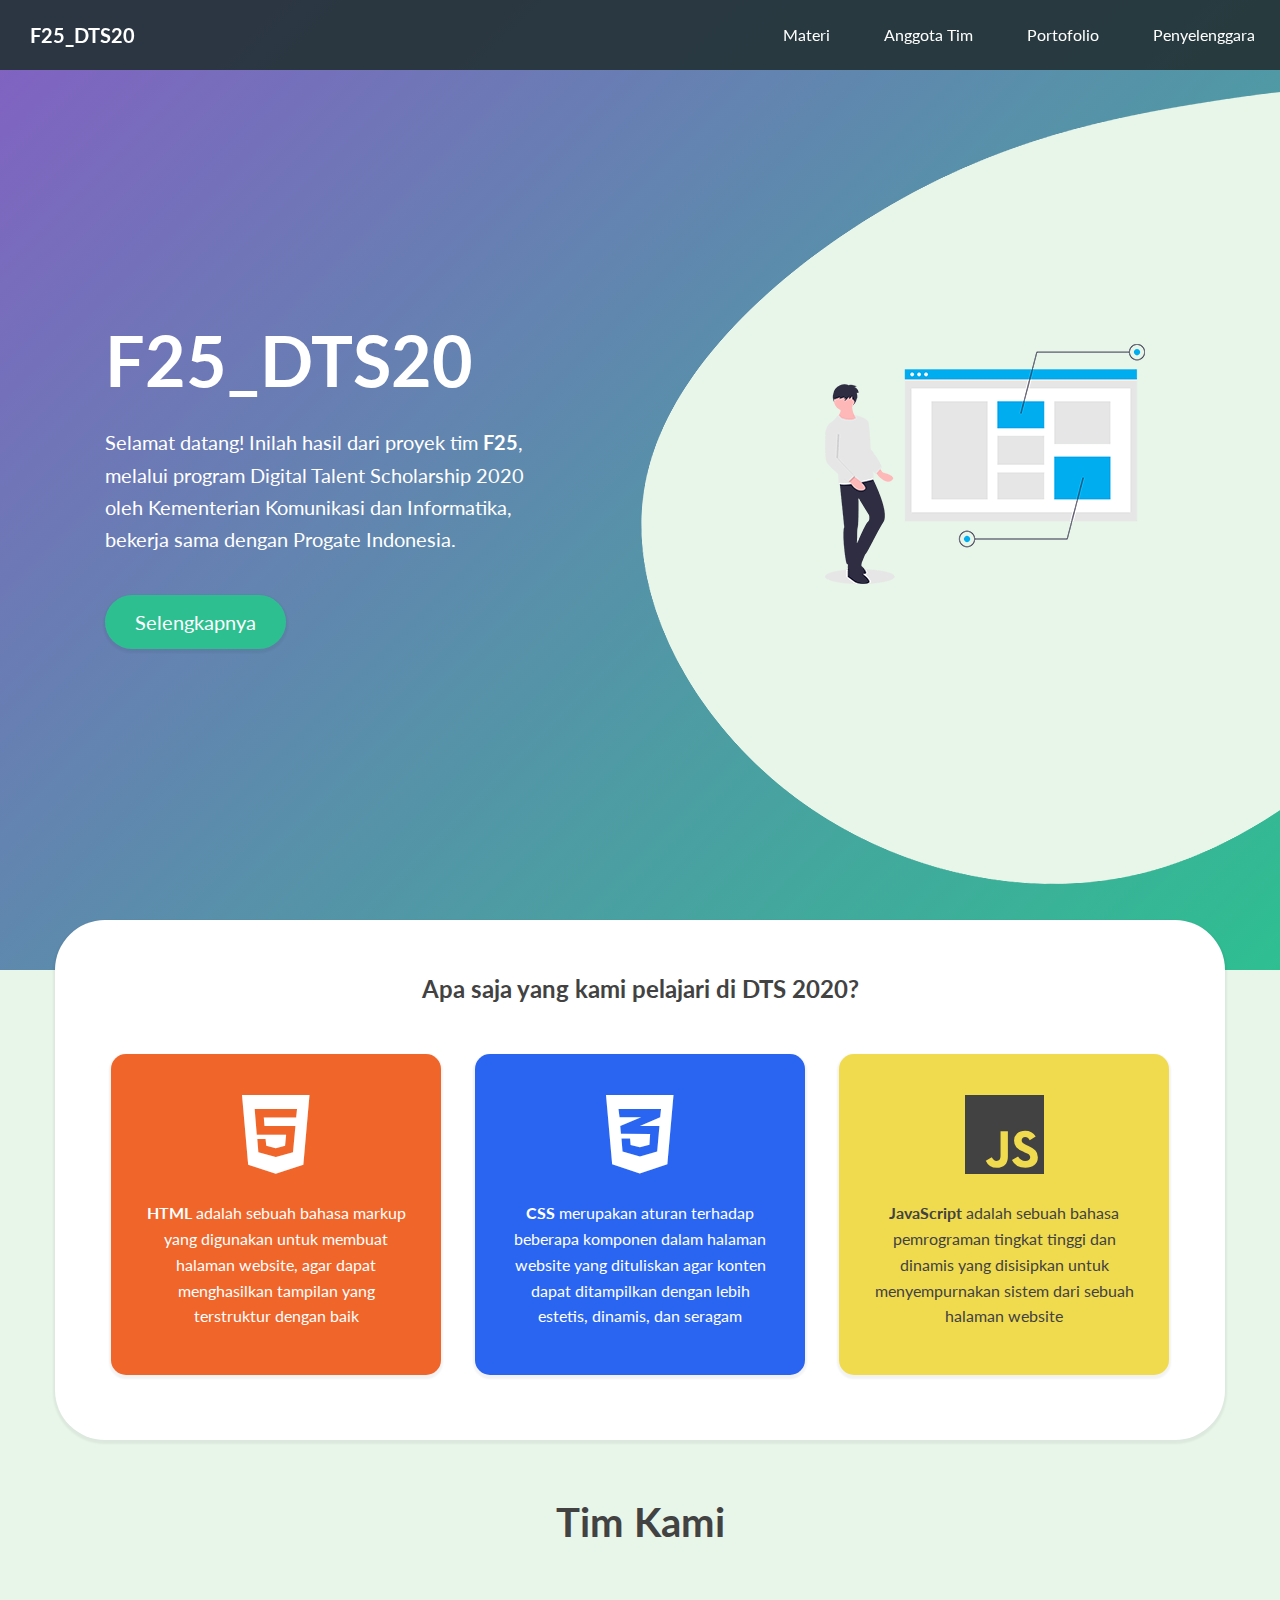
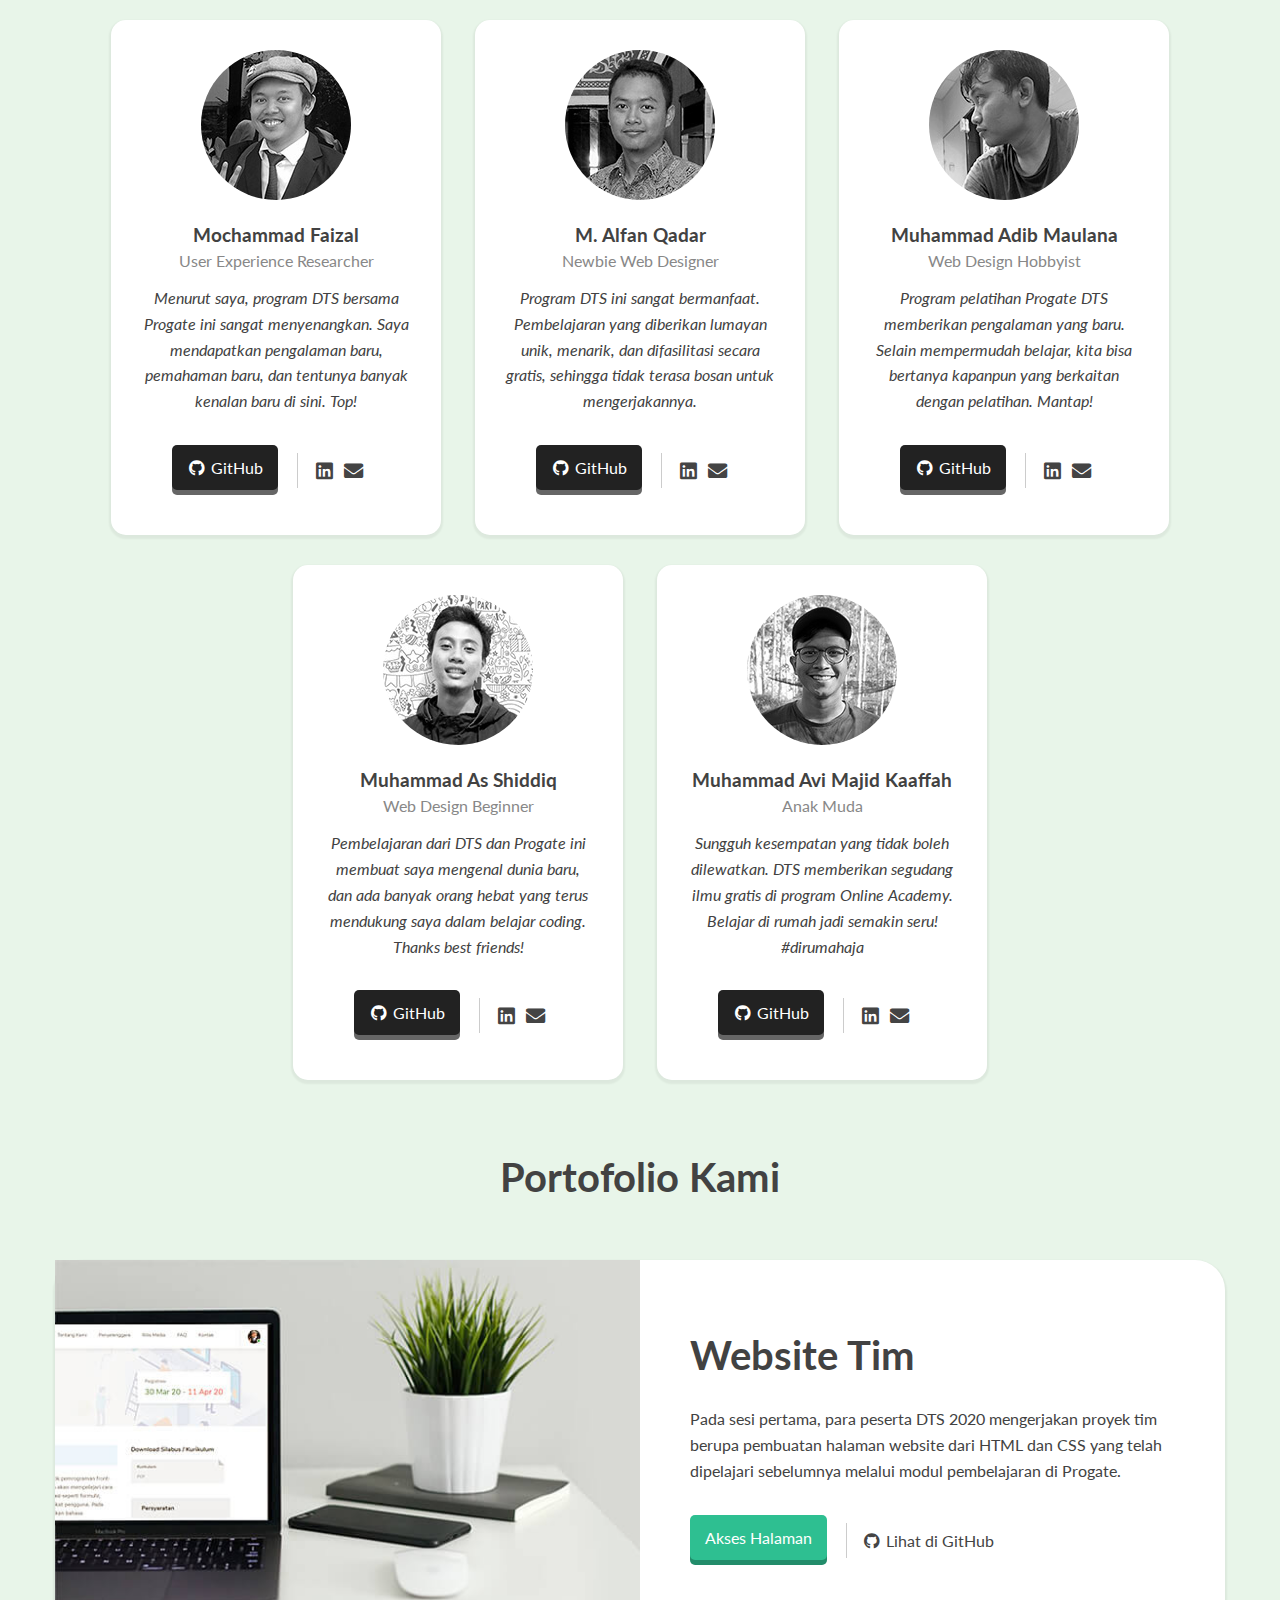
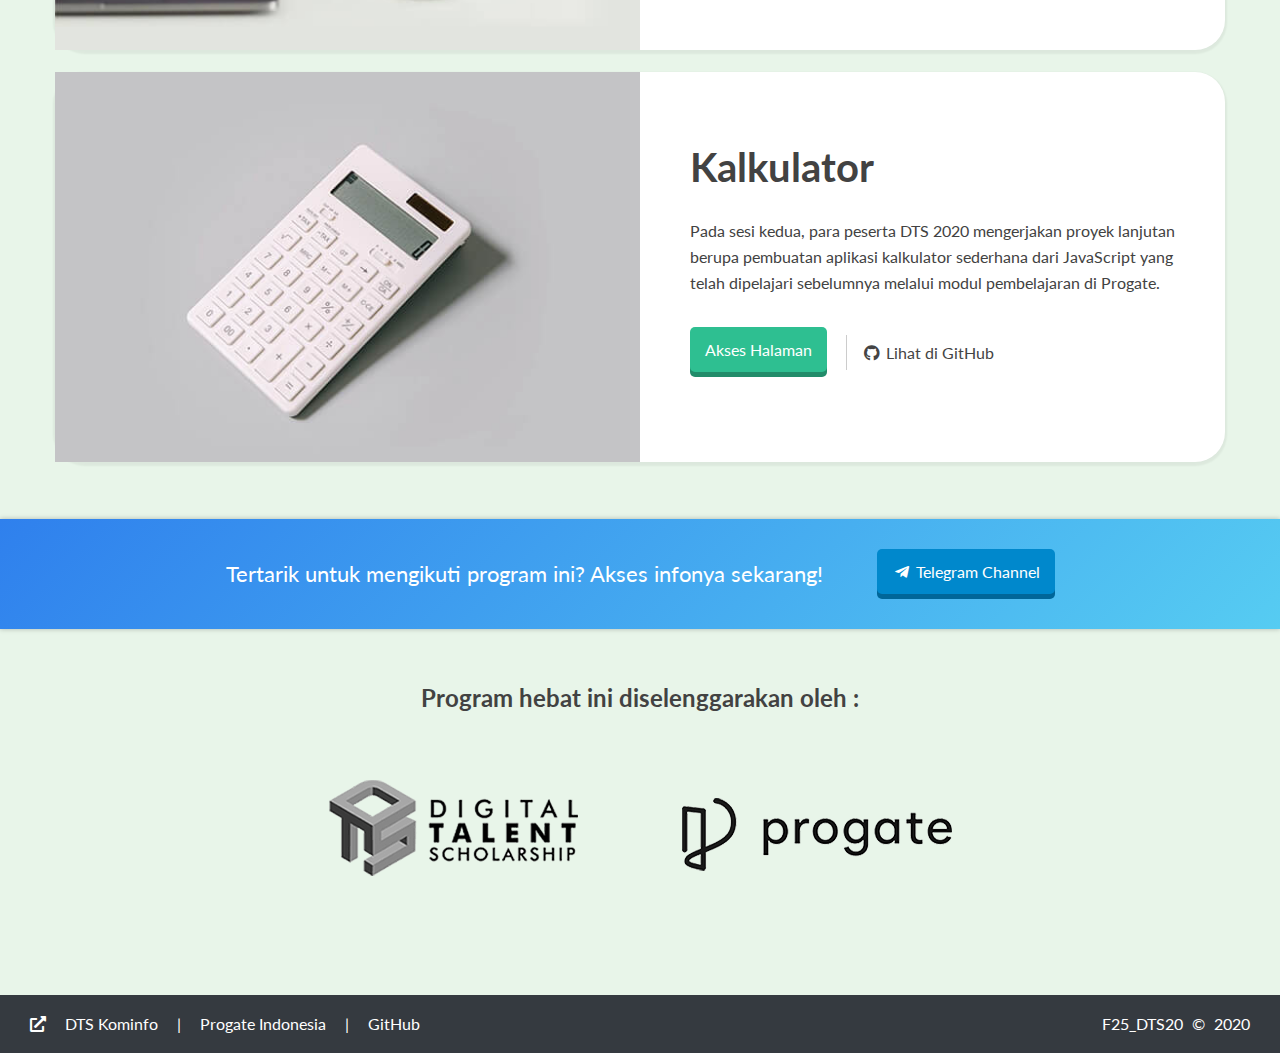
==== commit 2ac7fe06: "update" ====
--- a/index.html
+++ b/index.html
@@ -3,11 +3,19 @@
 <head>
   <meta charset="UTF-8">
   <meta name="viewport" content="width=device-width, initial-scale=1.0">
-  <link rel="icon" type="image/x-icon" href="resources/favicon.png">
+  <link rel="icon" type="image/x-icon" href="resources/favicon.svg">
   <title>Selamat Datang di Halaman Proyek Tim F25_DTS20</title>
   <link rel="stylesheet" href="https://fonts.googleapis.com/css?family=Lato&display=swap">
   <link rel="stylesheet" href="https://cdnjs.cloudflare.com/ajax/libs/font-awesome/5.13.0/css/all.min.css">
   <link rel="stylesheet" href="resources/style.css">
+
+  <script async src="https://www.googletagmanager.com/gtag/js?id=UA-131278165-1"></script>
+  <script>
+    window.dataLayer = window.dataLayer || [];
+    function gtag(){dataLayer.push(arguments);}
+    gtag('js', new Date());
+    gtag('config', 'UA-131278165-1');
+  </script>
 </head>
 <body>
 
@@ -75,7 +83,7 @@
         <div class="base" title="JavaScript">
           <div class="js">
             <i class="fab fa-js fa-fw"></i>
-            <p><strong>JavaScript</strong> adalah sebuah bahasa pemrograman tingkat tinggi dan dinamis yang disisipkan secara khusus untuk menyempurnakan sistem dari sebuah halaman website</p>
+            <p><strong>JavaScript</strong> adalah sebuah bahasa pemrograman tingkat tinggi dan dinamis yang disisipkan untuk menyempurnakan sistem dari sebuah halaman website</p>
           </div>
         </div>
       </div>
@@ -149,7 +157,7 @@
           <img src="resources/shiddiq.jpg" alt="Shiddiq" title="Muhammad As Shiddiq">
           <h3>Muhammad As Shiddiq</h3>
           <p class="about">Web Design Beginner</p>
-          <p class="testimonial">Pembelajaran dari DTS dan Progate ini membuat saya mengenal dunia baru, dan ada banyak orang hebat yang terus mendukung saya dalam belajar coding. Thanks best friend!</p>
+          <p class="testimonial">Pembelajaran dari DTS dan Progate ini membuat saya mengenal dunia baru, dan ada banyak orang hebat yang terus mendukung saya dalam belajar coding. Thanks best friends!</p>
           <a href="https://github.com/masshiddiq" target="_blank" class="button" title="Akses Github Shiddiq">
             <i class="fab fa-github fa-fw"></i> GitHub
           </a>
@@ -198,6 +206,25 @@
           <h3>Website Tim</h3>
           <p>Pada sesi pertama, para peserta DTS 2020 mengerjakan proyek tim berupa pembuatan halaman website dari HTML dan CSS yang telah dipelajari sebelumnya melalui modul pembelajaran di Progate.</p>
           <a href="./" class="button" title="Lihat hasil dari proyek ini">
+            Akses<span class="non-mobile-only">
+              Halaman
+            </span>
+          </a>
+          <a href="https://github.com/moefc32/F25_DTS20" target="_blank" class="github" title="Lihat repository dari proyek ini">
+            <span class="non-mobile-only">
+              <i class="fab fa-github fa-fw"></i>
+            </span>Lihat di GitHub
+          </a>
+        </div>
+      </div>
+      <div class="wrap">
+        <div class="image">
+          <img src="resources/calculator.jpg" alt="Calculator" title="Aplikasi Kalkulator">
+        </div>
+        <div class="caption">
+          <h3>Kalkulator</h3>
+          <p>Pada sesi kedua, para peserta DTS 2020 mengerjakan proyek lanjutan berupa pembuatan aplikasi kalkulator sederhana dari JavaScript yang telah dipelajari sebelumnya melalui modul pembelajaran di Progate.</p>
+          <a href="./kalkulator" class="button" title="Lihat hasil dari proyek ini">
             Akses<span class="non-mobile-only">
               Halaman
             </span>
@@ -259,6 +286,9 @@
       </p>
     </div>
   </footer>
+
+  <!-- tombol back to top -->
+
   <a onclick="scrollLink('landing')" title="Kembali ke atas">
     <div id="to-top">
       <i class="fas fa-chevron-up fa-fw"></i>
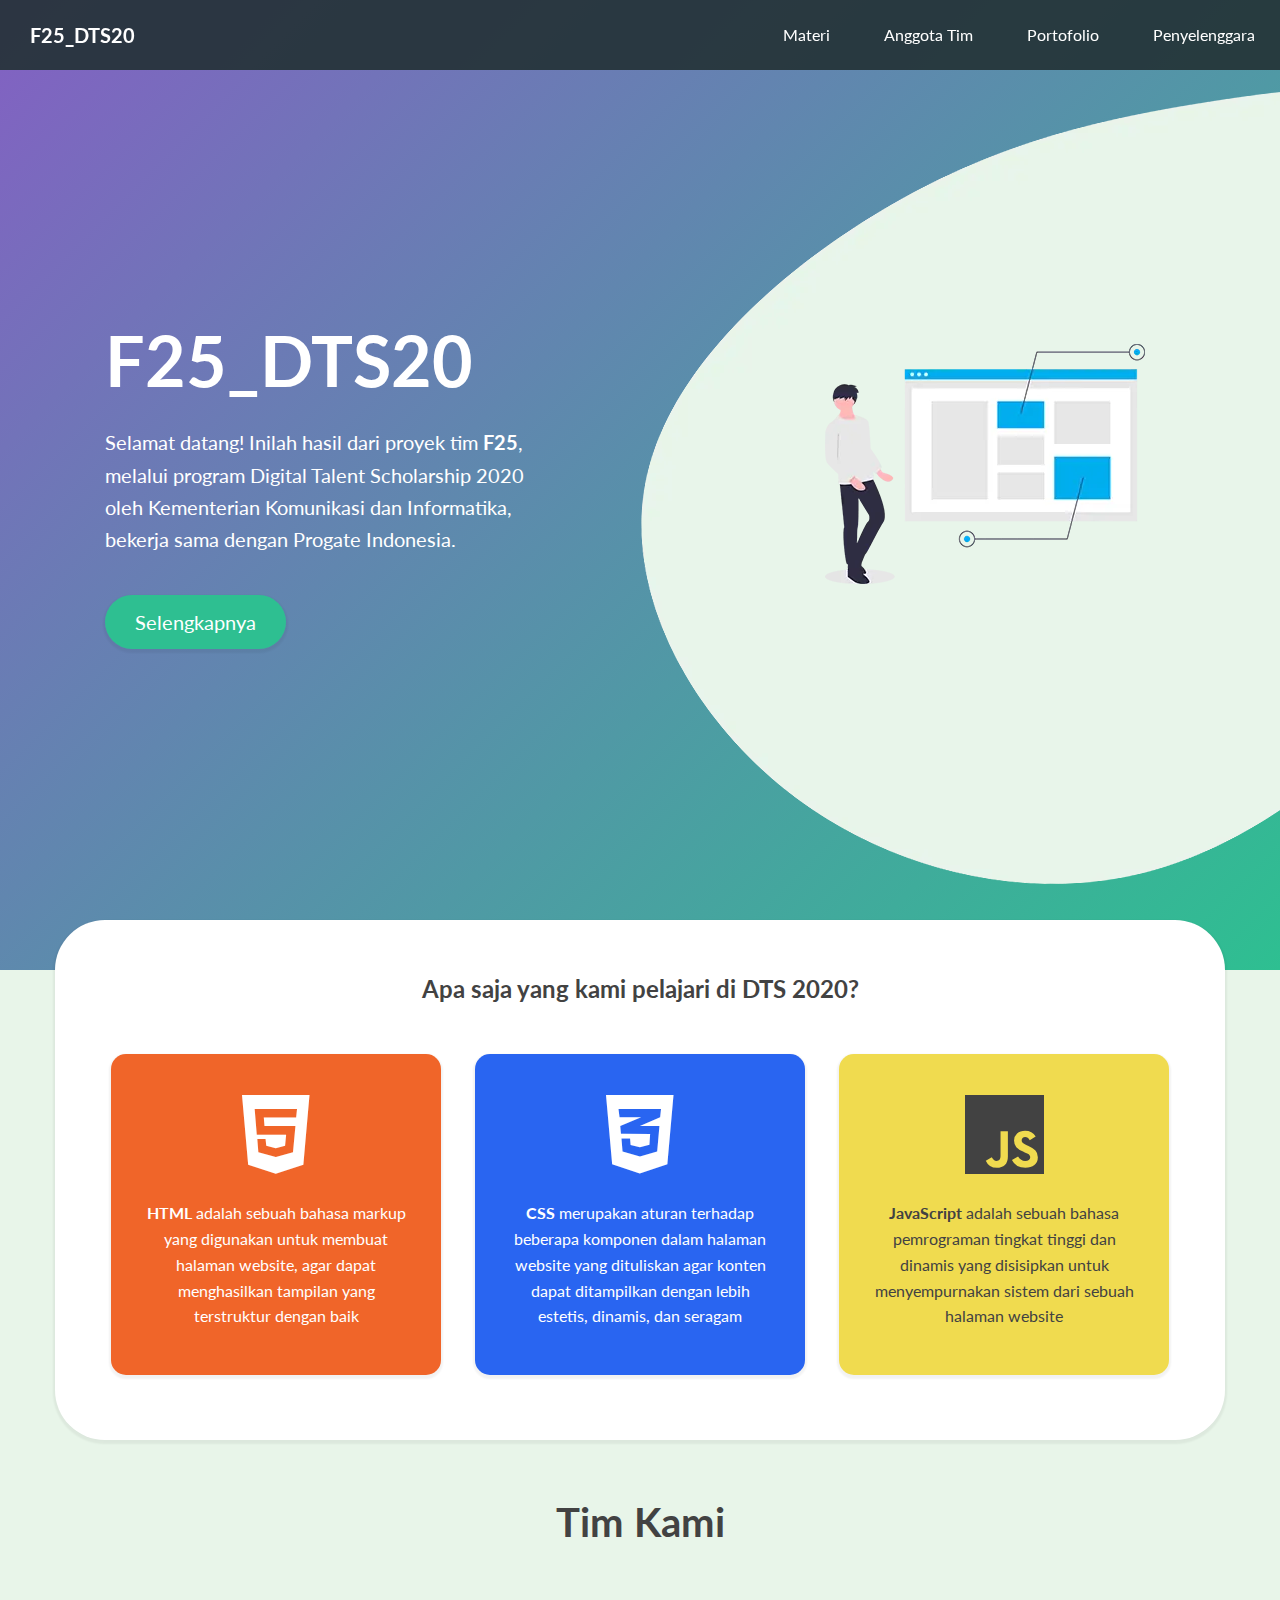
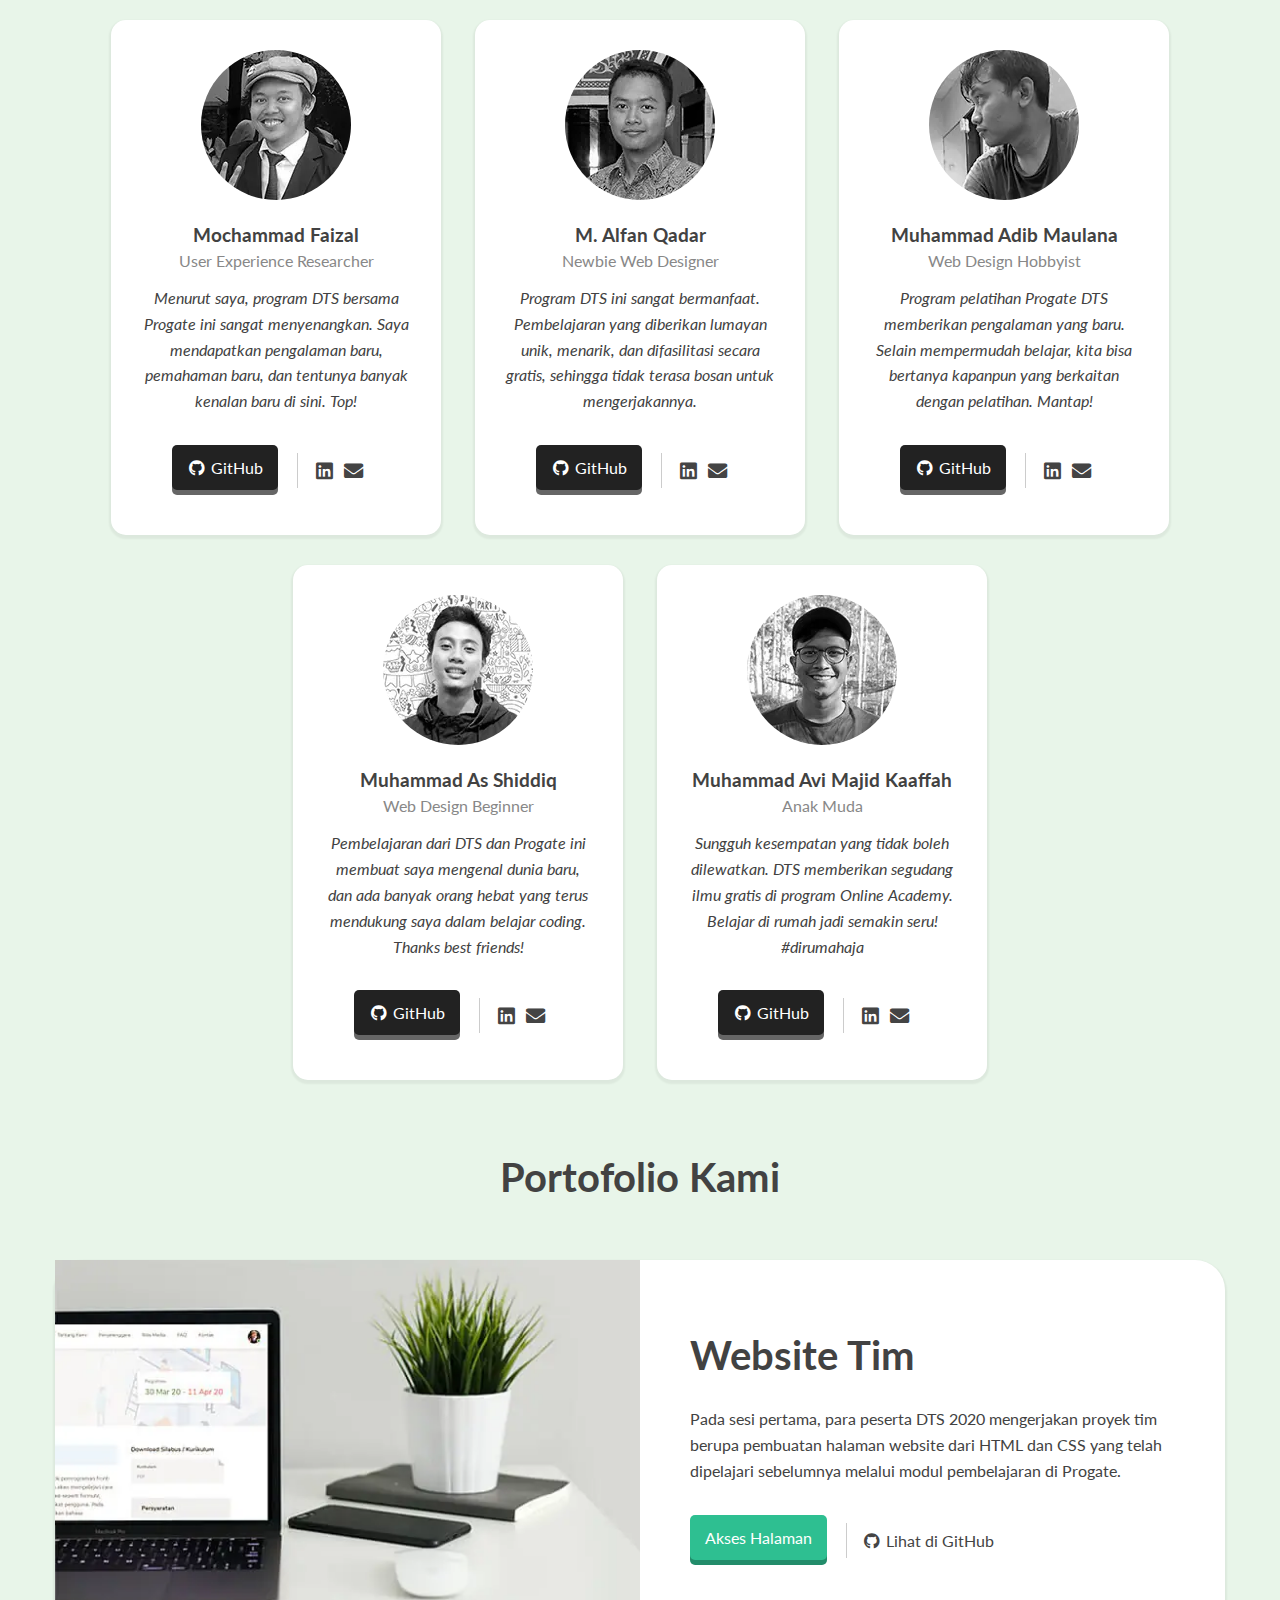
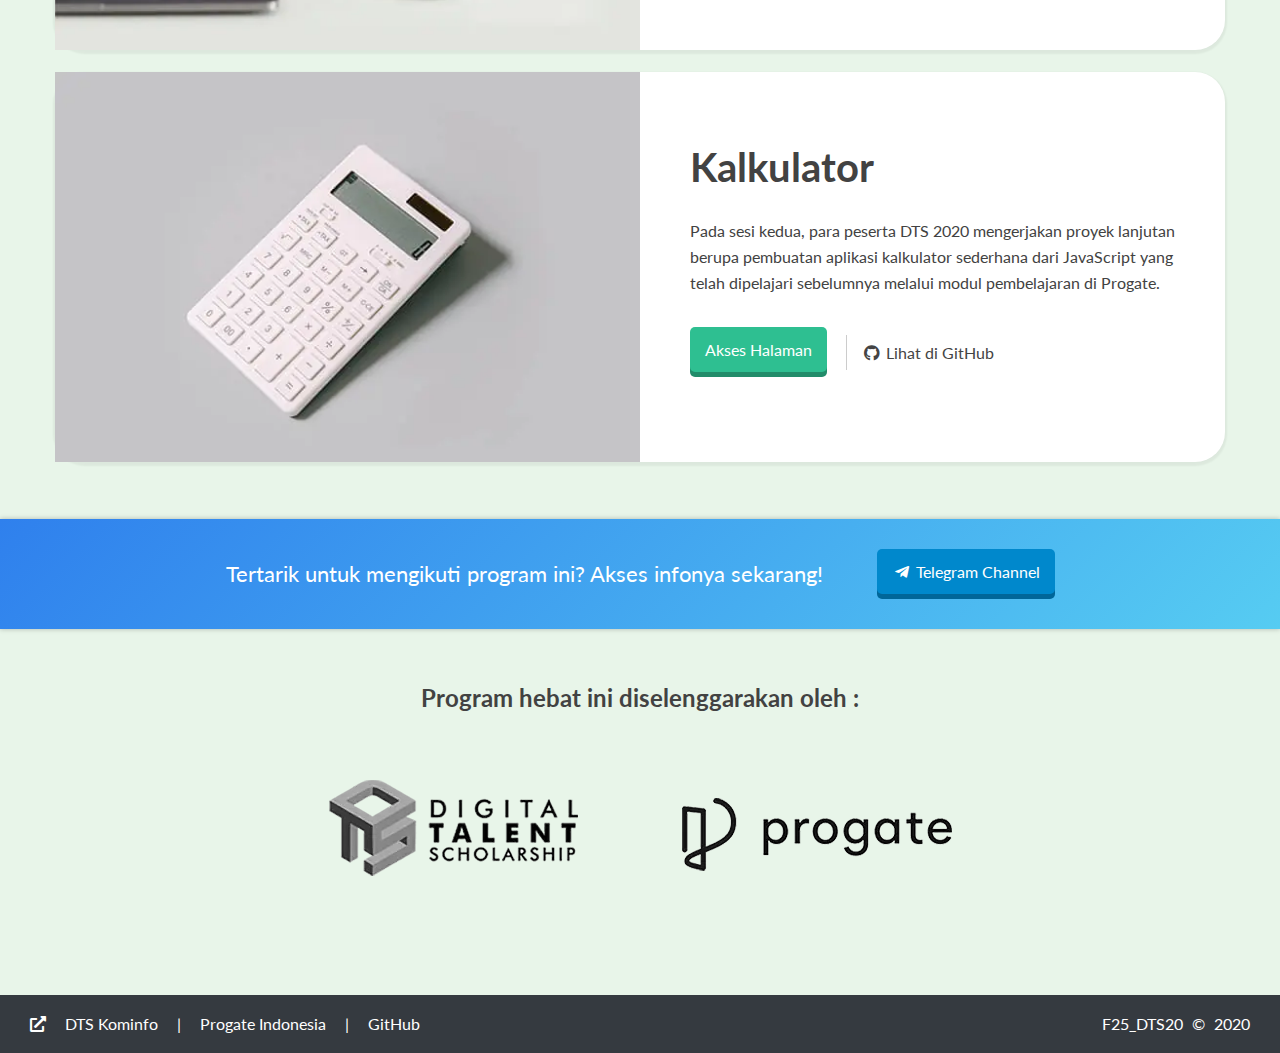
==== commit 4a73e64f: "optimize all images" ====
--- a/index.html
+++ b/index.html
@@ -1,299 +1,318 @@
-<!DOCTYPE html>
-<html lang="en">
-<head>
-  <meta charset="UTF-8">
-  <meta name="viewport" content="width=device-width, initial-scale=1.0">
-  <link rel="icon" type="image/x-icon" href="resources/favicon.svg">
-  <title>Selamat Datang di Halaman Proyek Tim F25_DTS20</title>
-  <link rel="stylesheet" href="https://fonts.googleapis.com/css?family=Lato&display=swap">
-  <link rel="stylesheet" href="https://cdnjs.cloudflare.com/ajax/libs/font-awesome/5.13.0/css/all.min.css">
-  <link rel="stylesheet" href="resources/style.css">
-
-  <script async src="https://www.googletagmanager.com/gtag/js?id=UA-131278165-1"></script>
-  <script>
-    window.dataLayer = window.dataLayer || [];
-    function gtag(){dataLayer.push(arguments);}
-    gtag('js', new Date());
-    gtag('config', 'UA-131278165-1');
-  </script>
-</head>
-<body>
-
-  <!-- di sini untuk bagian navigasi -->
-
-  <header>
-    <div class="container">
-      <div class="header-left">
-        <p class="logo">
-          <a href="./">F25_DTS20</a>
-        </p>
-      </div>
-      <div class="header-right">
-        <input type="checkbox" class="mobile-only" id="menu-toggle">
-        <i class="fas fa-bars fa-fw hamburger mobile-only"></i>
-        <ul class="scroll">
-          <a onclick="scrollLink('lesson')">
-            <li>Materi</li>
-          </a>
-          <a onclick="scrollLink('profile')">
-            <li>Anggota Tim</li>
-          </a>
-          <a onclick="scrollLink('portfolio')">
-            <li>Portofolio</li>
-          </a>
-          <a onclick="scrollLink('organizer')">
-            <li>Penyelenggara</li>
-          </a>
-        </ul>
-      </div>
-    </div>
-  </header>
-
-  <!-- di sini untuk bagian landing -->
-
-  <section id="landing">
-    <div class="container">
-      <div class="intro">
-        <h1>F25_DTS20</h1>
-        <p>Selamat datang! Inilah hasil dari proyek tim <strong>F25</strong>, melalui program Digital Talent Scholarship 2020 oleh Kementerian Komunikasi dan Informatika, bekerja sama dengan Progate Indonesia.</p>
-        <a onclick="scrollLink('lesson')" class="button" title="Lihat selengkapnya dari tim F25_DTS20">Selengkapnya</a>
-      </div>
-      <div class="people"></div>
-    </div>
-  </section>
-
-  <!-- di sini untuk bagian lesson -->
-
-  <section id="lesson">
-    <div class="container">
-      <div class="over">
-        <h2>Apa saja yang kami pelajari di DTS 2020?</h2>
-        <div class="base" title="Hypertext Markup Language">
-          <div class="html">
-            <i class="fab fa-html5 fa-fw"></i>
-            <p><strong>HTML</strong> adalah sebuah bahasa markup yang digunakan untuk membuat halaman website, agar dapat menghasilkan tampilan yang terstruktur dengan baik</p>
-          </div>
-        </div>
-        <div class="base" title="Cascading Style Sheets">
-          <div class="css">
-            <i class="fab fa-css3-alt fa-fw"></i>
-            <p><strong>CSS</strong> merupakan aturan terhadap beberapa komponen dalam halaman website yang dituliskan agar konten dapat ditampilkan dengan lebih estetis, dinamis, dan seragam</p>
-          </div>
-        </div>
-        <div class="base" title="JavaScript">
-          <div class="js">
-            <i class="fab fa-js fa-fw"></i>
-            <p><strong>JavaScript</strong> adalah sebuah bahasa pemrograman tingkat tinggi dan dinamis yang disisipkan untuk menyempurnakan sistem dari sebuah halaman website</p>
-          </div>
-        </div>
-      </div>
-    </div>
-  </section>
-
-  <!-- di sini untuk bagian profile -->
-
-  <section id="profile">
-    <div class="container">
-      <h2>Tim Kami</h2>
-      <div class="base">
-        <div class="card">
-          <img src="resources/faizal.jpg" alt="Faizal" title="Mochammad Faizal">
-          <h3>Mochammad Faizal</h3>
-          <p class="about">User Experience Researcher</p>
-          <p class="testimonial">Menurut saya, program DTS bersama Progate ini sangat menyenangkan. Saya mendapatkan pengalaman baru, pemahaman baru, dan tentunya banyak kenalan baru di sini. Top!</p>
-          <a href="https://github.com/moefc32" target="_blank" class="button" title="Akses Github Faizal">
-            <i class="fab fa-github fa-fw"></i> GitHub
-          </a>
-          <div class="medsos">
-            <a href="https://www.linkedin.com/in/moefc32/" target="_blank" title="LinkedIn Faizal">
-              <i class="fab fa-linkedin fa-fw"></i>
-            </a>
-            <a href="mailto:hai@mf-chan.com" target="_blank" title="Kirim surel">
-              <i class="fas fa-envelope fa-fw"></i>
-            </a>
-          </div>
-        </div>
-      </div>
-      <div class="base">
-        <div class="card">
-          <img src="resources/alfan.jpg" alt="Alfan" title="M. Alfan Qadar">
-          <h3>M. Alfan Qadar</h3>
-          <p class="about">Newbie Web Designer</p>
-          <p class="testimonial">Program DTS ini sangat bermanfaat. Pembelajaran yang diberikan lumayan unik, menarik, dan difasilitasi secara gratis, sehingga tidak terasa bosan untuk mengerjakannya.</p>
-          <a href="https://github.com/alfanmq" target="_blank" class="button" title="Akses Github Alfan">
-            <i class="fab fa-github fa-fw"></i> GitHub
-          </a>
-          <div class="medsos">
-            <a href="https://www.linkedin.com/in/alfanmq/" target="_blank" title="LinkedIn Alfan">
-              <i class="fab fa-linkedin fa-fw"></i>
-            </a>
-            <a href="mailto:alfan.mq@gmail.com" target="_blank" title="Kirim surel">
-              <i class="fas fa-envelope fa-fw"></i>
-            </a>
-          </div>
-        </div>
-      </div>
-      <div class="base">
-        <div class="card">
-          <img src="resources/adib.jpg" alt="Adib" title="Muhammad Adib Maulana">
-          <h3>Muhammad Adib Maulana</h3>
-          <p class="about">Web Design Hobbyist</p>
-          <p class="testimonial">Program pelatihan Progate DTS memberikan pengalaman yang baru. Selain mempermudah belajar, kita bisa bertanya kapanpun yang berkaitan dengan pelatihan. Mantap!</p>
-          <a href="https://github.com/adibmaul11" target="_blank" class="button" title="Akses Github Adib">
-            <i class="fab fa-github fa-fw"></i> GitHub
-          </a>
-          <div class="medsos">
-            <a href="https://www.linkedin.com/in/muhammad-adib-maulana-916b071a7/" target="_blank" title="LinkedIn Adib">
-              <i class="fab fa-linkedin fa-fw"></i>
-            </a>
-            <a href="mailto:m.adibmaulana31@gmail.com" target="_blank" title="Kirim surel">
-              <i class="fas fa-envelope fa-fw"></i>
-            </a>
-          </div>
-        </div>
-      </div>
-      <div class="base">
-        <div class="card">
-          <img src="resources/shiddiq.jpg" alt="Shiddiq" title="Muhammad As Shiddiq">
-          <h3>Muhammad As Shiddiq</h3>
-          <p class="about">Web Design Beginner</p>
-          <p class="testimonial">Pembelajaran dari DTS dan Progate ini membuat saya mengenal dunia baru, dan ada banyak orang hebat yang terus mendukung saya dalam belajar coding. Thanks best friends!</p>
-          <a href="https://github.com/masshiddiq" target="_blank" class="button" title="Akses Github Shiddiq">
-            <i class="fab fa-github fa-fw"></i> GitHub
-          </a>
-          <div class="medsos">
-            <a href="https://www.linkedin.com/in/muhammad-as-shiddiq-baa8b6142/" target="_blank" title="LinkedIn Shiddiq">
-              <i class="fab fa-linkedin fa-fw"></i>
-            </a>
-            <a href="mailto:masshiddiq@yahoo.co.id" target="_blank" title="Kirim surel">
-              <i class="fas fa-envelope fa-fw"></i>
-            </a>
-          </div>
-        </div>
-      </div>
-      <div class="base">
-        <div class="card">
-          <img src="resources/avi.jpg" alt="Avi" title="Muhammad Avi Majid Kaaffah">
-          <h3>Muhammad Avi Majid Kaaffah</h3>
-          <p class="about">Anak Muda</p>
-          <p class="testimonial">Sungguh kesempatan yang tidak boleh dilewatkan. DTS memberikan segudang ilmu gratis di program Online Academy. Belajar di rumah jadi semakin seru! #dirumahaja</p>
-          <a href="https://github.com/avikaaffah" target="_blank" class="button" title="Akses Github Avi">
-            <i class="fab fa-github fa-fw"></i> GitHub
-          </a>
-          <div class="medsos">
-            <a href="https://www.linkedin.com/in/avikaaffah/" target="_blank" title="LinkedIn Avi">
-              <i class="fab fa-linkedin fa-fw"></i>
-            </a>
-            <a href="mailto:avikaaffah@gmail.com" target="_blank" title="Kirim surel">
-              <i class="fas fa-envelope fa-fw"></i>
-            </a>
-          </div>
-        </div>
-      </div>
-    </div>
-  </section>
-
-  <!-- di sini untuk bagian portfolio -->
-
-  <section id="portfolio">
-    <div class="container">
-      <h2>Portofolio Kami</h2>
-      <div class="wrap">
-        <div class="image">
-          <img src="resources/website.jpg" alt="Website" title="Website Tim">
-        </div>
-        <div class="caption">
-          <h3>Website Tim</h3>
-          <p>Pada sesi pertama, para peserta DTS 2020 mengerjakan proyek tim berupa pembuatan halaman website dari HTML dan CSS yang telah dipelajari sebelumnya melalui modul pembelajaran di Progate.</p>
-          <a href="./" class="button" title="Lihat hasil dari proyek ini">
-            Akses<span class="non-mobile-only">
-              Halaman
-            </span>
-          </a>
-          <a href="https://github.com/moefc32/F25_DTS20" target="_blank" class="github" title="Lihat repository dari proyek ini">
-            <span class="non-mobile-only">
-              <i class="fab fa-github fa-fw"></i>
-            </span>Lihat di GitHub
-          </a>
-        </div>
-      </div>
-      <div class="wrap">
-        <div class="image">
-          <img src="resources/calculator.jpg" alt="Calculator" title="Aplikasi Kalkulator">
-        </div>
-        <div class="caption">
-          <h3>Kalkulator</h3>
-          <p>Pada sesi kedua, para peserta DTS 2020 mengerjakan proyek lanjutan berupa pembuatan aplikasi kalkulator sederhana dari JavaScript yang telah dipelajari sebelumnya melalui modul pembelajaran di Progate.</p>
-          <a href="./kalkulator" class="button" title="Lihat hasil dari proyek ini">
-            Akses<span class="non-mobile-only">
-              Halaman
-            </span>
-          </a>
-          <a href="https://github.com/moefc32/F25_DTS20" target="_blank" class="github" title="Lihat repository dari proyek ini">
-            <span class="non-mobile-only">
-              <i class="fab fa-github fa-fw"></i>
-            </span>Lihat di GitHub
-          </a>
-        </div>
-      </div>
-    </div>
-  </section>
-
-  <!-- di sini untuk bagian call to action -->
-
-  <section class="cta">
-    <div class="container">
-      <p>Tertarik untuk mengikuti program ini? Akses infonya sekarang!</p>
-      <a href="https://t.me/DTS2019Kominfo" target="_blank" class="button" title="Menuju official channel dari DTS Kominfo">
-        <i class="fab fa-telegram-plane fa-fw"></i> Telegram Channel
-      </a>
-    </div>
-  </section>
-
-  <!-- di sini untuk bagian organizer -->
-
-  <section id="organizer">
-    <div class="container">
-      <h2>Program hebat ini diselenggarakan oleh :</h2>
-      <a href="https://digitalent.kominfo.go.id" target="_blank" title="DTS Kominfo">
-        <img src="resources/dts.png" alt="DTS Kominfo">
-      </a>
-      <a href="https://progate.com" target="_blank">
-        <img src="resources/progate.png" alt="Progate" title="Progate Indonesia">
-      </a>
-    </div>
-  </section>
-
-  <!-- di sini untuk bagian footer -->
-
-  <footer>
-    <div class="container">
-      <p class="left">
-        <i class="fas fa-external-link-alt non-mobile-only" style="margin-right: 15px;"></i>
-        <a href="https://digitalent.kominfo.go.id" target="_blank">
-          DTS Kominfo
-        </a><span>|</span>
-        <a href="https://progate.com" target="_blank">
-          Progate Indonesia
-        </a>
-        <span class="non-mobile-only">|</span>
-        <a href="https://github.com" target="_blank" class="non-mobile-only">
-          GitHub
-        </a>
-      </p>
-      <p class="right">
-        F25_DTS20 <span>&copy;</span> 2020
-      </p>
-    </div>
-  </footer>
-
-  <!-- tombol back to top -->
-
-  <a onclick="scrollLink('landing')" title="Kembali ke atas">
-    <div id="to-top">
-      <i class="fas fa-chevron-up fa-fw"></i>
-    </div>
-  </a>
-  <script src="resources/script.js"></script>
-</body>
-</html>
+<!DOCTYPE html>
+<html lang="en">
+
+<head>
+  <meta charset="UTF-8">
+  <meta name="viewport" content="width=device-width, initial-scale=1.0">
+  <link rel="icon" type="image/webp" href="resources/favicon.webp">
+  <title>Selamat Datang di Halaman Proyek Tim F25_DTS20</title>
+  <link rel="stylesheet" href="https://fonts.googleapis.com/css?family=Lato&display=swap">
+  <link rel="stylesheet" href="https://cdnjs.cloudflare.com/ajax/libs/font-awesome/5.13.0/css/all.min.css">
+  <link rel="stylesheet" href="resources/style.css">
+
+  <script async src="https://www.googletagmanager.com/gtag/js?id=UA-131278165-1"></script>
+  <script>
+    window.dataLayer = window.dataLayer || [];
+    function gtag() { dataLayer.push(arguments); }
+    gtag('js', new Date());
+    gtag('config', 'UA-131278165-1');
+  </script>
+</head>
+
+<body>
+
+  <!-- di sini untuk bagian navigasi -->
+
+  <header>
+    <div class="container">
+      <div class="header-left">
+        <p class="logo">
+          <a href="./">F25_DTS20</a>
+        </p>
+      </div>
+      <div class="header-right">
+        <input type="checkbox" class="mobile-only" id="menu-toggle">
+        <i class="fas fa-bars fa-fw hamburger mobile-only"></i>
+        <ul class="scroll">
+          <a onclick="scrollLink('lesson')">
+            <li>Materi</li>
+          </a>
+          <a onclick="scrollLink('profile')">
+            <li>Anggota Tim</li>
+          </a>
+          <a onclick="scrollLink('portfolio')">
+            <li>Portofolio</li>
+          </a>
+          <a onclick="scrollLink('organizer')">
+            <li>Penyelenggara</li>
+          </a>
+        </ul>
+      </div>
+    </div>
+  </header>
+
+  <!-- di sini untuk bagian landing -->
+
+  <section id="landing">
+    <div class="container">
+      <div class="intro">
+        <h1>F25_DTS20</h1>
+        <p>Selamat datang! Inilah hasil dari proyek tim <strong>F25</strong>, melalui program Digital Talent Scholarship
+          2020 oleh Kementerian Komunikasi dan Informatika, bekerja sama dengan Progate Indonesia.</p>
+        <a onclick="scrollLink('lesson')" class="button" title="Lihat selengkapnya dari tim F25_DTS20">Selengkapnya</a>
+      </div>
+      <div class="people"></div>
+    </div>
+  </section>
+
+  <!-- di sini untuk bagian lesson -->
+
+  <section id="lesson">
+    <div class="container">
+      <div class="over">
+        <h2>Apa saja yang kami pelajari di DTS 2020?</h2>
+        <div class="base" title="Hypertext Markup Language">
+          <div class="html">
+            <i class="fab fa-html5 fa-fw"></i>
+            <p><strong>HTML</strong> adalah sebuah bahasa markup yang digunakan untuk membuat halaman website, agar
+              dapat menghasilkan tampilan yang terstruktur dengan baik</p>
+          </div>
+        </div>
+        <div class="base" title="Cascading Style Sheets">
+          <div class="css">
+            <i class="fab fa-css3-alt fa-fw"></i>
+            <p><strong>CSS</strong> merupakan aturan terhadap beberapa komponen dalam halaman website yang dituliskan
+              agar konten dapat ditampilkan dengan lebih estetis, dinamis, dan seragam</p>
+          </div>
+        </div>
+        <div class="base" title="JavaScript">
+          <div class="js">
+            <i class="fab fa-js fa-fw"></i>
+            <p><strong>JavaScript</strong> adalah sebuah bahasa pemrograman tingkat tinggi dan dinamis yang disisipkan
+              untuk menyempurnakan sistem dari sebuah halaman website</p>
+          </div>
+        </div>
+      </div>
+    </div>
+  </section>
+
+  <!-- di sini untuk bagian profile -->
+
+  <section id="profile">
+    <div class="container">
+      <h2>Tim Kami</h2>
+      <div class="base">
+        <div class="card">
+          <img src="resources/faizal.webp" alt="Faizal" title="Mochammad Faizal">
+          <h3>Mochammad Faizal</h3>
+          <p class="about">User Experience Researcher</p>
+          <p class="testimonial">Menurut saya, program DTS bersama Progate ini sangat menyenangkan. Saya mendapatkan
+            pengalaman baru, pemahaman baru, dan tentunya banyak kenalan baru di sini. Top!</p>
+          <a href="https://github.com/moefc32" target="_blank" class="button" title="Akses Github Faizal">
+            <i class="fab fa-github fa-fw"></i> GitHub
+          </a>
+          <div class="medsos">
+            <a href="https://www.linkedin.com/in/moefc32/" target="_blank" title="LinkedIn Faizal">
+              <i class="fab fa-linkedin fa-fw"></i>
+            </a>
+            <a href="mailto:hai@mf-chan.com" target="_blank" title="Kirim surel">
+              <i class="fas fa-envelope fa-fw"></i>
+            </a>
+          </div>
+        </div>
+      </div>
+      <div class="base">
+        <div class="card">
+          <img src="resources/alfan.webp" alt="Alfan" title="M. Alfan Qadar">
+          <h3>M. Alfan Qadar</h3>
+          <p class="about">Newbie Web Designer</p>
+          <p class="testimonial">Program DTS ini sangat bermanfaat. Pembelajaran yang diberikan lumayan unik, menarik,
+            dan difasilitasi secara gratis, sehingga tidak terasa bosan untuk mengerjakannya.</p>
+          <a href="https://github.com/alfanmq" target="_blank" class="button" title="Akses Github Alfan">
+            <i class="fab fa-github fa-fw"></i> GitHub
+          </a>
+          <div class="medsos">
+            <a href="https://www.linkedin.com/in/alfanmq/" target="_blank" title="LinkedIn Alfan">
+              <i class="fab fa-linkedin fa-fw"></i>
+            </a>
+            <a href="mailto:alfan.mq@gmail.com" target="_blank" title="Kirim surel">
+              <i class="fas fa-envelope fa-fw"></i>
+            </a>
+          </div>
+        </div>
+      </div>
+      <div class="base">
+        <div class="card">
+          <img src="resources/adib.webp" alt="Adib" title="Muhammad Adib Maulana">
+          <h3>Muhammad Adib Maulana</h3>
+          <p class="about">Web Design Hobbyist</p>
+          <p class="testimonial">Program pelatihan Progate DTS memberikan pengalaman yang baru. Selain mempermudah
+            belajar, kita bisa bertanya kapanpun yang berkaitan dengan pelatihan. Mantap!</p>
+          <a href="https://github.com/adibmaul11" target="_blank" class="button" title="Akses Github Adib">
+            <i class="fab fa-github fa-fw"></i> GitHub
+          </a>
+          <div class="medsos">
+            <a href="https://www.linkedin.com/in/muhammad-adib-maulana-916b071a7/" target="_blank"
+              title="LinkedIn Adib">
+              <i class="fab fa-linkedin fa-fw"></i>
+            </a>
+            <a href="mailto:m.adibmaulana31@gmail.com" target="_blank" title="Kirim surel">
+              <i class="fas fa-envelope fa-fw"></i>
+            </a>
+          </div>
+        </div>
+      </div>
+      <div class="base">
+        <div class="card">
+          <img src="resources/shiddiq.webp" alt="Shiddiq" title="Muhammad As Shiddiq">
+          <h3>Muhammad As Shiddiq</h3>
+          <p class="about">Web Design Beginner</p>
+          <p class="testimonial">Pembelajaran dari DTS dan Progate ini membuat saya mengenal dunia baru, dan ada banyak
+            orang hebat yang terus mendukung saya dalam belajar coding. Thanks best friends!</p>
+          <a href="https://github.com/masshiddiq" target="_blank" class="button" title="Akses Github Shiddiq">
+            <i class="fab fa-github fa-fw"></i> GitHub
+          </a>
+          <div class="medsos">
+            <a href="https://www.linkedin.com/in/muhammad-as-shiddiq-baa8b6142/" target="_blank"
+              title="LinkedIn Shiddiq">
+              <i class="fab fa-linkedin fa-fw"></i>
+            </a>
+            <a href="mailto:masshiddiq@yahoo.co.id" target="_blank" title="Kirim surel">
+              <i class="fas fa-envelope fa-fw"></i>
+            </a>
+          </div>
+        </div>
+      </div>
+      <div class="base">
+        <div class="card">
+          <img src="resources/avi.webp" alt="Avi" title="Muhammad Avi Majid Kaaffah">
+          <h3>Muhammad Avi Majid Kaaffah</h3>
+          <p class="about">Anak Muda</p>
+          <p class="testimonial">Sungguh kesempatan yang tidak boleh dilewatkan. DTS memberikan segudang ilmu gratis di
+            program Online Academy. Belajar di rumah jadi semakin seru! #dirumahaja</p>
+          <a href="https://github.com/avikaaffah" target="_blank" class="button" title="Akses Github Avi">
+            <i class="fab fa-github fa-fw"></i> GitHub
+          </a>
+          <div class="medsos">
+            <a href="https://www.linkedin.com/in/avikaaffah/" target="_blank" title="LinkedIn Avi">
+              <i class="fab fa-linkedin fa-fw"></i>
+            </a>
+            <a href="mailto:avikaaffah@gmail.com" target="_blank" title="Kirim surel">
+              <i class="fas fa-envelope fa-fw"></i>
+            </a>
+          </div>
+        </div>
+      </div>
+    </div>
+  </section>
+
+  <!-- di sini untuk bagian portfolio -->
+
+  <section id="portfolio">
+    <div class="container">
+      <h2>Portofolio Kami</h2>
+      <div class="wrap">
+        <div class="image">
+          <img src="resources/website.webp" alt="Website" title="Website Tim">
+        </div>
+        <div class="caption">
+          <h3>Website Tim</h3>
+          <p>Pada sesi pertama, para peserta DTS 2020 mengerjakan proyek tim berupa pembuatan halaman website dari HTML
+            dan CSS yang telah dipelajari sebelumnya melalui modul pembelajaran di Progate.</p>
+          <a href="./" class="button" title="Lihat hasil dari proyek ini">
+            Akses<span class="non-mobile-only">
+              Halaman
+            </span>
+          </a>
+          <a href="https://github.com/moefc32/F25_DTS20" target="_blank" class="github"
+            title="Lihat repository dari proyek ini">
+            <span class="non-mobile-only">
+              <i class="fab fa-github fa-fw"></i>
+            </span>Lihat di GitHub
+          </a>
+        </div>
+      </div>
+      <div class="wrap">
+        <div class="image">
+          <img src="resources/calculator.webp" alt="Calculator" title="Aplikasi Kalkulator">
+        </div>
+        <div class="caption">
+          <h3>Kalkulator</h3>
+          <p>Pada sesi kedua, para peserta DTS 2020 mengerjakan proyek lanjutan berupa pembuatan aplikasi kalkulator
+            sederhana dari JavaScript yang telah dipelajari sebelumnya melalui modul pembelajaran di Progate.</p>
+          <a href="./kalkulator" class="button" title="Lihat hasil dari proyek ini">
+            Akses<span class="non-mobile-only">
+              Halaman
+            </span>
+          </a>
+          <a href="https://github.com/moefc32/F25_DTS20" target="_blank" class="github"
+            title="Lihat repository dari proyek ini">
+            <span class="non-mobile-only">
+              <i class="fab fa-github fa-fw"></i>
+            </span>Lihat di GitHub
+          </a>
+        </div>
+      </div>
+    </div>
+  </section>
+
+  <!-- di sini untuk bagian call to action -->
+
+  <section class="cta">
+    <div class="container">
+      <p>Tertarik untuk mengikuti program ini? Akses infonya sekarang!</p>
+      <a href="https://t.me/DTS2019Kominfo" target="_blank" class="button"
+        title="Menuju official channel dari DTS Kominfo">
+        <i class="fab fa-telegram-plane fa-fw"></i> Telegram Channel
+      </a>
+    </div>
+  </section>
+
+  <!-- di sini untuk bagian organizer -->
+
+  <section id="organizer">
+    <div class="container">
+      <h2>Program hebat ini diselenggarakan oleh :</h2>
+      <a href="https://digitalent.kominfo.go.id" target="_blank" title="DTS Kominfo">
+        <img src="resources/dts.webp" alt="DTS Kominfo">
+      </a>
+      <a href="https://progate.com" target="_blank">
+        <img src="resources/progate.webp" alt="Progate" title="Progate Indonesia">
+      </a>
+    </div>
+  </section>
+
+  <!-- di sini untuk bagian footer -->
+
+  <footer>
+    <div class="container">
+      <p class="left">
+        <i class="fas fa-external-link-alt non-mobile-only" style="margin-right: 15px;"></i>
+        <a href="https://digitalent.kominfo.go.id" target="_blank">
+          DTS Kominfo
+        </a><span>|</span>
+        <a href="https://progate.com" target="_blank">
+          Progate Indonesia
+        </a>
+        <span class="non-mobile-only">|</span>
+        <a href="https://github.com" target="_blank" class="non-mobile-only">
+          GitHub
+        </a>
+      </p>
+      <p class="right">
+        F25_DTS20 <span>&copy;</span> 2020
+      </p>
+    </div>
+  </footer>
+
+  <!-- tombol back to top -->
+
+  <a onclick="scrollLink('landing')" title="Kembali ke atas">
+    <div id="to-top">
+      <i class="fas fa-chevron-up fa-fw"></i>
+    </div>
+  </a>
+  <script src="resources/script.js"></script>
+</body>
+
+</html>--- a/resources/style.css
+++ b/resources/style.css
@@ -1,660 +1,666 @@
-/* bagian umum di sini */
-
-@keyframes shake1 {
-  10% { transform: translate(-4px, -8px) rotate(-.5deg); }
-  20% { transform: translate(10px, 2px) rotate(-2.5deg); }
-  30% { transform: translate(-5px, -2px) rotate(2.5deg); }
-  40% { transform: translate(-4px, -2px) rotate(.5deg); }
-  50% { transform: translate(4px, -1px) rotate(-2.5deg); }
-  60% { transform: translate(1px, -9px) rotate(3.5deg); }
-  70% { transform: translate(-9px, 10px) rotate(.5deg); }
-  80% { transform: translate(-6px, 1px) rotate(1.5deg); }
-  90% { transform: translate(9px, 6px) rotate(-2.5deg); }
-  0%, 100% { transform: translate(0, 0) rotate(0deg); }
-}
-
-@keyframes shake2 {
-  10% { transform: translate(-4px, -8px) rotate(-.5deg); }
-  20% { transform: translate(7px, 2px) rotate(-2.5deg); }
-  30% { transform: translate(-5px, -2px) rotate(2.5deg); }
-  40% { transform: translate(-4px, -2px) rotate(.5deg); }
-  50% { transform: translate(4px, -1px) rotate(-2.5deg); }
-  60% { transform: translate(1px, -6px) rotate(3.5deg); }
-  70% { transform: translate(-6px, 7px) rotate(.5deg); }
-  80% { transform: translate(2px, 1px) rotate(1.5deg); }
-  90% { transform: translate(7px, 6px) rotate(-2.5deg); }
-  0%, 100% { transform: translate(0, 0) rotate(0deg); }
-}
-
-* {
-  box-sizing: border-box;
-  text-decoration: none;
-  outline: none !important;
-}
-
-html {
-  scroll-behavior: smooth;
-}
-
-body {
-  margin: 0;
-  padding: 0;
-  font-family: 'Lato', sans-serif;
-  font-size: 14px;
-  line-height: 1.618em;
-  background-color: #e8f5e9;
-  color: #424242;
-}
-
-a {
-  cursor: pointer;
-  transition: .25s all;
-}
-
-img {
-  width: 100%;
-}
-
-.container {
-  display: inline-block;
-  margin: 0 auto;
-}
-
-.container h2 {
-  margin: 0 auto;
-  padding: 0 30px 50px;
-  font-size: 2.5em;
-  line-height: 1.618em;
-}
-
-.non-mobile-only {
-  display: none !important;
-}
-
-.base {
-  display: inline-block;
-  padding: 15px;
-}
-
-#to-top {
-  position: fixed;
-  bottom: 30px;
-  right: -70px;
-  width: 2em;
-  line-height: 2em;
-  font-size: 2em;
-  text-align: center;
-  background-color: #2f80ed;
-  color: #fff;
-  opacity: .75;
-  border-radius: 50%;
-  transition: .25s all;
-}
-
-#to-top:hover {
-  opacity: 1;
-}
-
-/* bagian navigasi di sini */
-
-header {
-  position: fixed;
-  top: 0;
-  z-index: 100;
-  width: 100%;
-  line-height: 0;
-  color: #fff;
-  background-color: rgba(34,49,52,.9);
-}
-
-header .container {
-  width: 100%;
-  margin: 0;
-  padding: 0 0 0 30px;
-  line-height: 70px;
-}
-
-header .logo {
-  margin: 0;
-  padding: 0;
-  font-size: 20px;
-  font-weight: bold;
-}
-
-header .header-left {
-  float: left;
-}
-
-header .header-left a {
-  color: #fff;
-}
-
-header .header-right {
-  float: right;
-  text-align: right;
-}
-
-header #menu-toggle {
-  position: absolute;
-  display: block;
-  width: 1.75em;
-  height: 1.75em;
-  top: 15px;
-  right: 30px;
-  cursor: pointer;
-  opacity: 0;
-  z-index: 50;
-  -webkit-touch-callout: none;
-}
-
-header #menu-toggle:checked ~ .scroll {
-  top: 70px;
-  left: 0;
-}
-
-header .hamburger {
-  margin-right: 30px;
-  font-size: 1.5em;
-}
-
-header .scroll {
-  position: absolute;
-  top: -280px;
-  left: 0;
-  z-index: 20;
-  width: 100vw;
-  margin: 0;
-  padding: 0;
-  list-style: none;
-  transition: .25s all;
-  background-color: rgba(34,49,52,.9);
-  border-top: solid 1px #888;
-}
-
-header .header-right a {
-  display: block;
-  margin: 0;
-  padding: 0 25px;
-  line-height: 70px;
-  text-align: left;
-  color: #fff;
-}
-
-header .header-right a:hover {
-  background-color: rgba(255,255,255,.5);
-}
-
-/* bagian landing di sini */
-
-#landing {
-  padding-top: 20vh;
-  height: calc(100vh + 70px);
-  background: linear-gradient(135deg, #8360c3 0%, #2ebf91 100%);
-  line-height: 100vh;
-  font-size: 1.25em;
-  text-align: center;
-  color: #fff;
-}
-
-#landing .intro {
-  float: left;
-  margin: 0 30px;
-  line-height: 1.618em;
-}
-
-#landing h1 {
-  margin: 0 0 50px;
-  font-size: 2em;
-}
-
-#landing p {
-  margin: 0 0 50px;
-}
-
-#landing .button {
-  padding: 15px 30px;
-  background-color: #2ebf91;
-  color: #fff;
-  border-radius: 50px;
-  box-shadow: 0 2px 2px 2px rgba(0, 0, 0, .05);
-}
-
-#landing .button:hover {
-  background-color: #fbc02d;
-}
-
-#landing .people {
-  display: none;
-  float: right;
-  margin-right: 15px;
-  width: 320px;
-  height: 240px;
-  background: url(people.png) center center no-repeat;
-  animation: shake1 10s infinite;
-}
-
-/* bagian lesson di sini */
-
-#lesson {
-  margin-bottom: 50px;
-  text-align: center;
-}
-
-#lesson .over {
-  margin-top: -50px;
-  padding: 50px 0;
-  background-color: #fff;
-  border-radius: 50px;
-  box-shadow: 0 2px 2px 2px rgba(0, 0, 0, .05);
-}
-
-#lesson h2 {
-  padding: 0 30px 30px;
-  font-size: 1.5em;
-}
-
-#lesson .fa-fw {
-  font-size: 90px;
-  line-height: 100px;
-  transition: .25s all;
-}
-
-#lesson .html {
-  background-color: #f06529;
-  color: #fff;
-}
-
-#lesson .css {
-  background-color: #2965f1;
-  color: #fff;
-}
-
-#lesson .js {
-  background-color: #f0db4f;
-  color: #424242;
-}
-
-#lesson .html,
-#lesson .css,
-#lesson .js {
-  display: inline-block;
-  padding: 30px;
-  vertical-align: top;
-  border-radius: 15px;
-  box-shadow: 0 2px 2px 2px rgba(0, 0, 0, .05);
-}
-
-#lesson .html:hover .fa-fw,
-#lesson .css:hover .fa-fw,
-#lesson .js:hover .fa-fw {
-  font-size: 100px;
-}
-
-/* bagian profil di sini */
-
-#profile {
-  margin-bottom: 50px;
-  text-align: center;
-}
-
-#profile .card {
-  display: inline-block;
-  padding: 30px;
-  vertical-align: top;
-  background-color: #fff;
-  border-radius: 15px;
-  box-shadow: 0 2px 2px 2px rgba(0, 0, 0, .05);
-}
-
-#profile img {
-  width: 80%;
-  max-width: 150px;
-  border-radius: 50%;
-  filter: grayscale(100%);
-  transition: .15s all;
-}
-
-#profile .card:hover img {
-  filter: grayscale(0%);
-  animation: shake2 5s infinite;
-}
-
-#profile h3 {
-  margin: 15px 0 5px;
-  font-size: 1.2em;
-}
-
-#profile .about {
-  margin: 0;
-  color: #888;
-  line-height: 1em;
-}
-
-#profile .card .testimonial {
-  font-style: italic;
-}
-
-#profile .button {
-  display: inline-block;
-  margin: 15px 0 15px;
-  padding: 5px 15px;
-  line-height: 35px;
-  background-color: #222;
-  color: #fff;
-  border-radius: 5px;
-  box-shadow: 0 5px #666;
-  transition: .15s all;
-}
-
-#profile .button:hover {
-  background-color: #444;
-}
-
-#profile .button:active {
-  margin: 20px 0 10px;
-  box-shadow: none;
-}
-
-#profile .medsos {
-  display: inline-block;
-  margin: 23px 0 0 15px;
-  padding: 0 15px;
-  text-align: right;
-  vertical-align: top;
-  font-size: 1.2em;
-  line-height: 35px;
-  border-left: solid 1px #ccc;
-}
-
-#profile .medsos a {
-  color: #444;
-}
-
-#profile .medsos a:hover {
-  color: #2196f3;
-}
-
-/* bagian portfolio di sini */
-
-#portfolio {
-  margin-bottom: 50px;
-  text-align: center;
-}
-
-#portfolio .wrap {
-  display: inline-block;
-  margin-top: 15px;
-  background-color: #fff;
-  text-align: left;
-  box-shadow: 0 2px 2px 2px rgba(0, 0, 0, .05);
-}
-
-#portfolio .wrap:first-of-type {
-  margin-top: 0;
-}
-
-#portfolio .image {
-  line-height: 0;
-}
-
-#portfolio .caption {
-  padding: 30px 50px;
-}
-
-#portfolio h3 {
-  margin: 0;
-  font-size: 2em;
-  line-height: 1.75em;
-}
-
-#portfolio .button {
-  display: inline-block;
-  margin: 15px 0 15px;
-  padding: 5px 15px;
-  line-height: 35px;
-  background-color: #2ebf91;
-  color: #fff;
-  border-radius: 5px;
-  box-shadow: 0 5px #228c6a;
-  transition: .15s all;
-}
-
-#portfolio .button:hover {
-  background-color: #28a67e;
-}
-
-#portfolio .button:active {
-  margin: 20px 0 10px;
-  box-shadow: none;
-}
-
-#portfolio .github {
-  display: inline-block;
-  margin: 23px 0 0 15px;
-  padding: 0 15px;
-  text-align: right;
-  vertical-align: top;
-  line-height: 35px;
-  border-left: solid 1px #ccc;
-}
-
-#portfolio .github {
-  color: #444;
-}
-
-#portfolio .github:hover {
-  color: #2196f3;
-}
-
-/* bagian call to action di sini */
-
-.cta {
-  margin-bottom: 50px;
-  background: linear-gradient(135deg, #2f80ed 0%, #56ccf2 100%);
-  color: #fff;
-  text-align: center;
-  box-shadow: 0 0 5px 0 rgba(0, 0, 0, .25);
-}
-
-.cta .container {
-  padding: 30px 15px;
-}
-
-.cta p {
-  display: inline-block;
-  width: 100%;
-  margin: 0 0 15px 0;
-  vertical-align: top;
-  font-size: 1.4em;
-  line-height: 1.618em;
-}
-
-.cta .button {
-  display: inline-block;
-  margin: 0 auto;
-  padding: 5px 15px;
-  line-height: 35px;
-  background-color: #08c;
-  color: #fff;
-  border-radius: 5px;
-  box-shadow: 0 5px #069;
-  transition: .15s all;
-}
-
-.cta .button:hover {
-  background-color: #07b;
-}
-
-.cta .button:active {
-  margin: 5px 0 -5px;
-  box-shadow: none;
-}
-
-/* bagian organizer di sini */
-
-#organizer {
-  margin-bottom: 100px;
-  text-align: center;
-}
-
-#organizer h2 {
-  font-size: 1.5em;
-}
-
-#organizer img {
-  display: block;
-  width: auto;
-  max-width: 80%;
-  max-height: 120px;
-  margin: 0 auto;
-  filter: grayscale(100%);
-  transition: .25s all;
-}
-
-#organizer img:hover {
-  filter: grayscale(0%);
-}
-
-/* bagian footer di sini */
-
-footer {
-  background-color: #353a40;
-  color: #fff;
-  text-align: center;
-  line-height: 0;
-}
-
-footer .container {
-  width: 100%;
-  margin: 0;
-  padding: 0 30px;
-  line-height: 1.618em;
-}
-
-footer a {
-  color: #fff;
-}
-
-footer a:hover {
-  color: #2196f3;
-}
-
-footer .left span {
-  margin: 0 15px;
-}
-
-footer .right span {
-  margin: 0 5px;
-}
-
-@media (min-width: 768px) {
-  body {
-    font-size: 16px;
-  }
-
-  .container {
-    width: 750px;
-  }
-
-  .mobile-only {
-    display: none !important;
-  }
-
-  .non-mobile-only {
-    display: initial !important;
-  }
-
-  header .scroll {
-    position: static;
-    width: auto;
-    background: none;
-    border: none;
-  }
-
-  header .header-right a {
-    display: inline-block;
-  }
-
-  .base {
-    width: 360px;
-  }
-
-  #landing h1 {
-    font-size: 3.5em;
-  }
-
-  #portfolio .wrap {
-    border-radius: 30px;
-  }
-
-  #organizer img {
-    display: inline-block;
-    max-width: initial;
-    margin: 0 50px;
-  }
-
-  footer .left {
-    float: left;
-  }
-
-  footer .right {
-    float: right;
-  }
-}
-
-@media (min-width: 992px) {
-  .container {
-    width: 970px;
-  }
-
-  #landing {
-    min-height: 700px;
-    padding-top: 180px;
-    background: url(blob.png) 50vw center no-repeat, linear-gradient(135deg, #8360c3 0%, #2ebf91 100%);
-  }
-
-  #landing .intro {
-    max-width: 450px;
-    margin: 0 0 0 30px;
-    text-align: left;
-  }
-
-  #landing .people {
-    display: inline-block;
-  }
-
-  #portfolio .image,
-  #portfolio .caption {
-    float: left;
-    width: 50%;
-  }
-
-  .cta .container {
-    padding: 30px 50px;
-  }
-
-  .cta p {
-    width: auto;
-    margin: 0 50px 0 0;
-    line-height: 50px;
-  }
-}
-
-@media (min-width: 1200px) {
-  .container {
-    width: 1170px;
-  }
-
-  #landing .intro {
-    margin: 0 0 0 50px;
-  }
-
-  #landing .people {
-    margin-right: 80px;
-  }
-
-  #portfolio h3 {
-    margin-top: 30px;
-    font-size: 2.5em;
-  }
-}
+/* bagian umum di sini */
+
+@keyframes shake1 {
+  10% { transform: translate(-4px, -8px) rotate(-.5deg); }
+  20% { transform: translate(10px, 2px) rotate(-2.5deg); }
+  30% { transform: translate(-5px, -2px) rotate(2.5deg); }
+  40% { transform: translate(-4px, -2px) rotate(.5deg); }
+  50% { transform: translate(4px, -1px) rotate(-2.5deg); }
+  60% { transform: translate(1px, -9px) rotate(3.5deg); }
+  70% { transform: translate(-9px, 10px) rotate(.5deg); }
+  80% { transform: translate(-6px, 1px) rotate(1.5deg); }
+  90% { transform: translate(9px, 6px) rotate(-2.5deg); }
+  0%, 100% { transform: translate(0, 0) rotate(0deg); }
+}
+
+@keyframes shake2 {
+  10% { transform: translate(-4px, -8px) rotate(-.5deg); }
+  20% { transform: translate(7px, 2px) rotate(-2.5deg); }
+  30% { transform: translate(-5px, -2px) rotate(2.5deg); }
+  40% { transform: translate(-4px, -2px) rotate(.5deg); }
+  50% { transform: translate(4px, -1px) rotate(-2.5deg); }
+  60% { transform: translate(1px, -6px) rotate(3.5deg); }
+  70% { transform: translate(-6px, 7px) rotate(.5deg); }
+  80% { transform: translate(2px, 1px) rotate(1.5deg); }
+  90% { transform: translate(7px, 6px) rotate(-2.5deg); }
+  0%, 100% { transform: translate(0, 0) rotate(0deg); }
+}
+
+* {
+  box-sizing: border-box;
+  text-decoration: none;
+  outline: none !important;
+}
+
+html {
+  scroll-behavior: smooth;
+}
+
+body {
+  margin: 0;
+  padding: 0;
+  font-family: "Lato", sans-serif;
+  font-size: 14px;
+  line-height: 1.618em;
+  background: #e8f5e9;
+  color: #424242;
+}
+
+a {
+  cursor: pointer;
+  transition: .25s all;
+}
+
+img {
+  width: 100%;
+}
+
+.container {
+  display: inline-block;
+  margin: 0 auto;
+}
+
+.container h2 {
+  margin: 0 auto;
+  padding: 0 30px 50px;
+  font-size: 2.5em;
+  line-height: 1.618em;
+}
+
+.non-mobile-only {
+  display: none !important;
+}
+
+.base {
+  display: inline-block;
+  padding: 15px;
+}
+
+#to-top {
+  position: fixed;
+  bottom: 30px;
+  right: -70px;
+  width: 2em;
+  line-height: 2em;
+  font-size: 2em;
+  text-align: center;
+  background: #2f80ed;
+  color: #fff;
+  opacity: .75;
+  border-radius: 50%;
+  transition: .25s all;
+}
+
+#to-top:hover {
+  opacity: 1;
+}
+
+/* bagian navigasi di sini */
+
+header {
+  position: fixed;
+  top: 0;
+  z-index: 100;
+  width: 100%;
+  line-height: 0;
+  color: #fff;
+  background: rgba(34,49,52,.9);
+}
+
+header .container {
+  width: 100%;
+  margin: 0;
+  padding: 0 0 0 30px;
+  line-height: 70px;
+}
+
+header .logo {
+  margin: 0;
+  padding: 0;
+  font-size: 20px;
+  font-weight: bold;
+}
+
+header .header-left {
+  float: left;
+}
+
+header .header-left a {
+  color: #fff;
+}
+
+header .header-right {
+  float: right;
+  text-align: right;
+}
+
+header #menu-toggle {
+  position: absolute;
+  display: block;
+  width: 1.75em;
+  height: 1.75em;
+  top: 15px;
+  right: 30px;
+  cursor: pointer;
+  opacity: 0;
+  z-index: 50;
+  -webkit-touch-callout: none;
+}
+
+header #menu-toggle:checked ~ .scroll {
+  top: 70px;
+  left: 0;
+}
+
+header .hamburger {
+  margin-right: 30px;
+  font-size: 1.5em;
+}
+
+header .scroll {
+  position: absolute;
+  top: -280px;
+  left: 0;
+  z-index: 20;
+  width: 100vw;
+  margin: 0;
+  padding: 0;
+  list-style: none;
+  transition: .25s all;
+  background: rgba(34,49,52,.9);
+  border-top: solid 1px #888;
+}
+
+header .header-right a {
+  display: block;
+  margin: 0;
+  padding: 0 25px;
+  line-height: 70px;
+  text-align: left;
+  color: #fff;
+}
+
+header .header-right a:hover {
+  background: rgba(255,255,255,.5);
+}
+
+/* bagian landing di sini */
+
+#landing {
+  padding-top: 20vh;
+  height: calc(100vh + 70px);
+  background: linear-gradient(135deg, #8360c3 0%, #2ebf91 100%);
+  line-height: 100vh;
+  font-size: 1.25em;
+  text-align: center;
+  color: #fff;
+}
+
+#landing .intro {
+  float: left;
+  margin: 0 30px;
+  line-height: 1.618em;
+}
+
+#landing h1 {
+  margin: 0 0 50px;
+  font-size: 2em;
+}
+
+#landing p {
+  margin: 0 0 50px;
+}
+
+#landing .button {
+  padding: 15px 30px;
+  background: #2ebf91;
+  color: #fff;
+  border-radius: 50px;
+  box-shadow: 0 2px 2px 2px rgba(0, 0, 0, .05);
+}
+
+#landing .button:hover {
+  background: #fbc02d;
+}
+
+#landing .people {
+  display: none;
+  float: right;
+  margin-right: 15px;
+  width: 320px;
+  height: 240px;
+  background: url(people.webp) center center no-repeat;
+  animation: shake1 10s infinite;
+}
+
+/* bagian lesson di sini */
+
+#lesson {
+  margin-bottom: 50px;
+  text-align: center;
+}
+
+#lesson .over {
+  margin-top: -50px;
+  padding: 50px 0;
+  background: #fff;
+  border-radius: 50px;
+  box-shadow: 0 2px 2px 2px rgba(0, 0, 0, .05);
+}
+
+#lesson h2 {
+  padding: 0 30px 30px;
+  font-size: 1.5em;
+}
+
+#lesson .fa-fw {
+  font-size: 90px;
+  line-height: 100px;
+  transition: .25s all;
+}
+
+#lesson .html {
+  background: #f06529;
+  color: #fff;
+}
+
+#lesson .css {
+  background: #2965f1;
+  color: #fff;
+}
+
+#lesson .js {
+  background: #f0db4f;
+  color: #424242;
+}
+
+#lesson .html,
+#lesson .css,
+#lesson .js {
+  display: inline-block;
+  padding: 30px;
+  vertical-align: top;
+  border-radius: 15px;
+  box-shadow: 0 2px 2px 2px rgba(0, 0, 0, .05);
+}
+
+#lesson .html:hover .fa-fw,
+#lesson .css:hover .fa-fw,
+#lesson .js:hover .fa-fw {
+  font-size: 100px;
+}
+
+/* bagian profil di sini */
+
+#profile {
+  margin-bottom: 50px;
+  text-align: center;
+}
+
+#profile .card {
+  display: inline-block;
+  padding: 30px;
+  vertical-align: top;
+  background: #fff;
+  border-radius: 15px;
+  box-shadow: 0 2px 2px 2px rgba(0, 0, 0, .05);
+}
+
+#profile img {
+  width: 80%;
+  max-width: 150px;
+  border-radius: 50%;
+  filter: grayscale(100%);
+  transition: .15s all;
+}
+
+#profile .card:hover img {
+  filter: grayscale(0%);
+  animation: shake2 5s infinite;
+}
+
+#profile h3 {
+  margin: 15px 0 5px;
+  font-size: 1.2em;
+}
+
+#profile .about {
+  margin: 0;
+  color: #888;
+  line-height: 1em;
+}
+
+#profile .card .testimonial {
+  font-style: italic;
+}
+
+#profile .button {
+  display: inline-block;
+  margin: 15px 0 15px;
+  padding: 5px 15px;
+  line-height: 35px;
+  background: #222;
+  color: #fff;
+  border-radius: 5px;
+  box-shadow: 0 5px #666;
+  transition: .15s all;
+}
+
+#profile .button:hover {
+  background: #444;
+}
+
+#profile .button:active {
+  margin: 20px 0 10px;
+  box-shadow: none;
+}
+
+#profile .medsos {
+  display: inline-block;
+  margin: 23px 0 0 15px;
+  padding: 0 15px;
+  text-align: right;
+  vertical-align: top;
+  font-size: 1.2em;
+  line-height: 35px;
+  border-left: solid 1px #ccc;
+}
+
+#profile .medsos a {
+  color: #444;
+}
+
+#profile .medsos a:hover {
+  color: #2196f3;
+}
+
+/* bagian portfolio di sini */
+
+#portfolio {
+  margin-bottom: 50px;
+  text-align: center;
+}
+
+#portfolio .wrap {
+  display: inline-block;
+  margin-top: 15px;
+  background: #fff;
+  text-align: left;
+  box-shadow: 0 2px 2px 2px rgba(0, 0, 0, .05);
+}
+
+#portfolio .wrap:first-of-type {
+  margin-top: 0;
+}
+
+#portfolio .image {
+  line-height: 0;
+}
+
+#portfolio .caption {
+  padding: 30px 50px;
+}
+
+#portfolio h3 {
+  margin: 0;
+  font-size: 2em;
+  line-height: 1.75em;
+}
+
+#portfolio .button {
+  display: inline-block;
+  margin: 15px 0 15px;
+  padding: 5px 15px;
+  line-height: 35px;
+  background: #2ebf91;
+  color: #fff;
+  border-radius: 5px;
+  box-shadow: 0 5px #228c6a;
+  transition: .15s all;
+}
+
+#portfolio .button:hover {
+  background: #28a67e;
+}
+
+#portfolio .button:active {
+  margin: 20px 0 10px;
+  box-shadow: none;
+}
+
+#portfolio .github {
+  display: inline-block;
+  margin: 23px 0 0 15px;
+  padding: 0 15px;
+  text-align: right;
+  vertical-align: top;
+  line-height: 35px;
+  border-left: solid 1px #ccc;
+}
+
+#portfolio .github {
+  color: #444;
+}
+
+#portfolio .github:hover {
+  color: #2196f3;
+}
+
+/* bagian call to action di sini */
+
+.cta {
+  margin-bottom: 50px;
+  background: linear-gradient(135deg, #2f80ed 0%, #56ccf2 100%);
+  color: #fff;
+  text-align: center;
+  box-shadow: 0 0 5px 0 rgba(0, 0, 0, .25);
+}
+
+.cta .container {
+  padding: 30px 15px;
+}
+
+.cta p {
+  display: inline-block;
+  width: 100%;
+  margin: 0 0 15px 0;
+  vertical-align: top;
+  font-size: 1.4em;
+  line-height: 1.618em;
+}
+
+.cta .button {
+  display: inline-block;
+  margin: 0 auto;
+  padding: 5px 15px;
+  line-height: 35px;
+  background: #08c;
+  color: #fff;
+  border-radius: 5px;
+  box-shadow: 0 5px #069;
+  transition: .15s all;
+}
+
+.cta .button:hover {
+  background: #07b;
+}
+
+.cta .button:active {
+  margin: 5px 0 -5px;
+  box-shadow: none;
+}
+
+/* bagian organizer di sini */
+
+#organizer {
+  margin-bottom: 100px;
+  text-align: center;
+}
+
+#organizer h2 {
+  font-size: 1.5em;
+}
+
+#organizer img {
+  display: block;
+  width: auto;
+  max-width: 80%;
+  max-height: 120px;
+  margin: 0 auto;
+  filter: grayscale(100%);
+  transition: .25s all;
+}
+
+#organizer img:hover {
+  filter: grayscale(0%);
+}
+
+/* bagian footer di sini */
+
+footer {
+  background: #353a40;
+  color: #fff;
+  text-align: center;
+  line-height: 0;
+}
+
+footer .container {
+  width: 100%;
+  margin: 0;
+  padding: 0 30px;
+  line-height: 1.618em;
+}
+
+footer a {
+  color: #fff;
+}
+
+footer a:hover {
+  color: #2196f3;
+}
+
+footer .left span {
+  margin: 0 15px;
+}
+
+footer .right span {
+  margin: 0 5px;
+}
+
+/* tablet screen view */
+
+@media (min-width: 768px) {
+  body {
+    font-size: 16px;
+  }
+
+  .container {
+    width: 750px;
+  }
+
+  .mobile-only {
+    display: none !important;
+  }
+
+  .non-mobile-only {
+    display: initial !important;
+  }
+
+  header .scroll {
+    position: static;
+    width: auto;
+    background: none;
+    border: none;
+  }
+
+  header .header-right a {
+    display: inline-block;
+  }
+
+  .base {
+    width: 360px;
+  }
+
+  #landing h1 {
+    font-size: 3.5em;
+  }
+
+  #portfolio .wrap {
+    border-radius: 30px;
+  }
+
+  #organizer img {
+    display: inline-block;
+    max-width: initial;
+    margin: 0 50px;
+  }
+
+  footer .left {
+    float: left;
+  }
+
+  footer .right {
+    float: right;
+  }
+}
+
+/* desktop screen view */
+
+@media (min-width: 992px) {
+  .container {
+    width: 970px;
+  }
+
+  #landing {
+    min-height: 700px;
+    padding-top: 180px;
+    background: url(blob.webp) 50vw center no-repeat, linear-gradient(135deg, #8360c3 0%, #2ebf91 100%);
+  }
+
+  #landing .intro {
+    max-width: 450px;
+    margin: 0 0 0 30px;
+    text-align: left;
+  }
+
+  #landing .people {
+    display: inline-block;
+  }
+
+  #portfolio .image,
+  #portfolio .caption {
+    float: left;
+    width: 50%;
+  }
+
+  .cta .container {
+    padding: 30px 50px;
+  }
+
+  .cta p {
+    width: auto;
+    margin: 0 50px 0 0;
+    line-height: 50px;
+  }
+}
+
+/* large desktop screen view */
+
+@media (min-width: 1200px) {
+  .container {
+    width: 1170px;
+  }
+
+  #landing .intro {
+    margin: 0 0 0 50px;
+  }
+
+  #landing .people {
+    margin-right: 80px;
+  }
+
+  #portfolio h3 {
+    margin-top: 30px;
+    font-size: 2.5em;
+  }
+}
